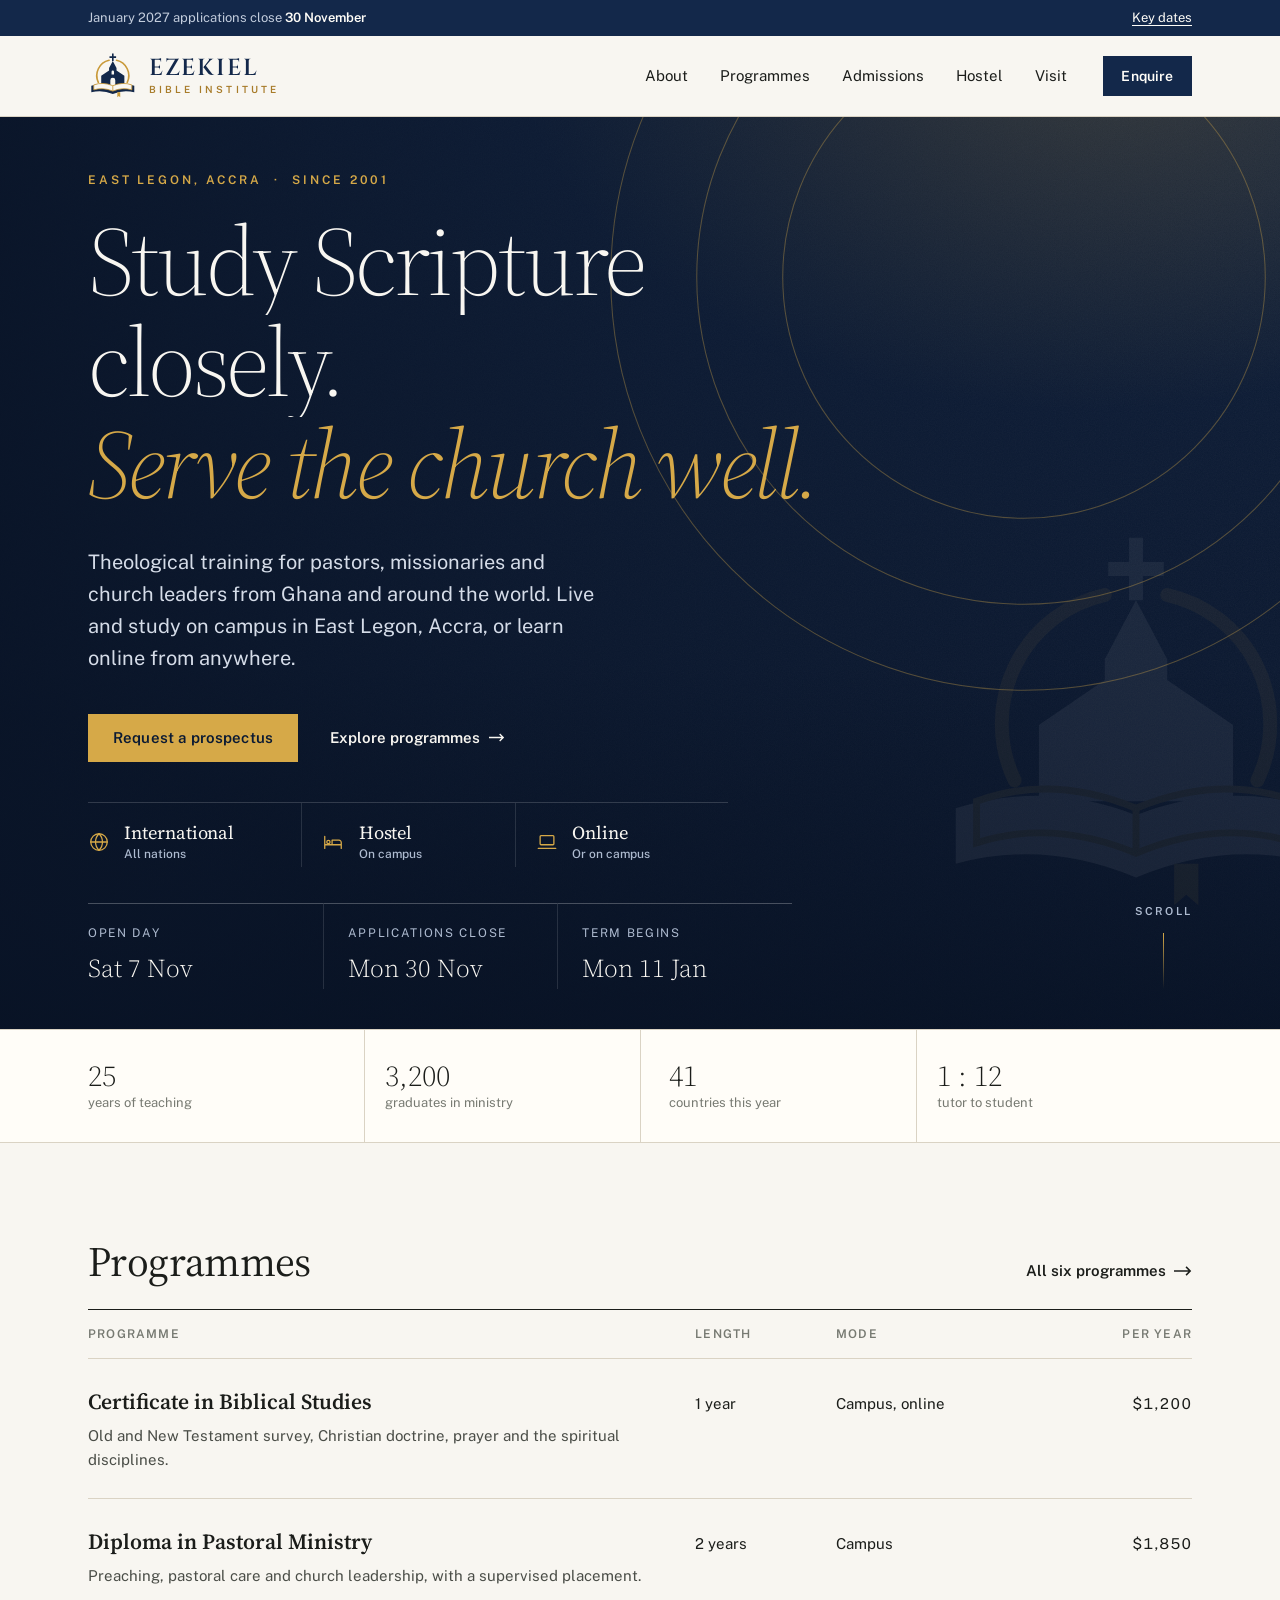
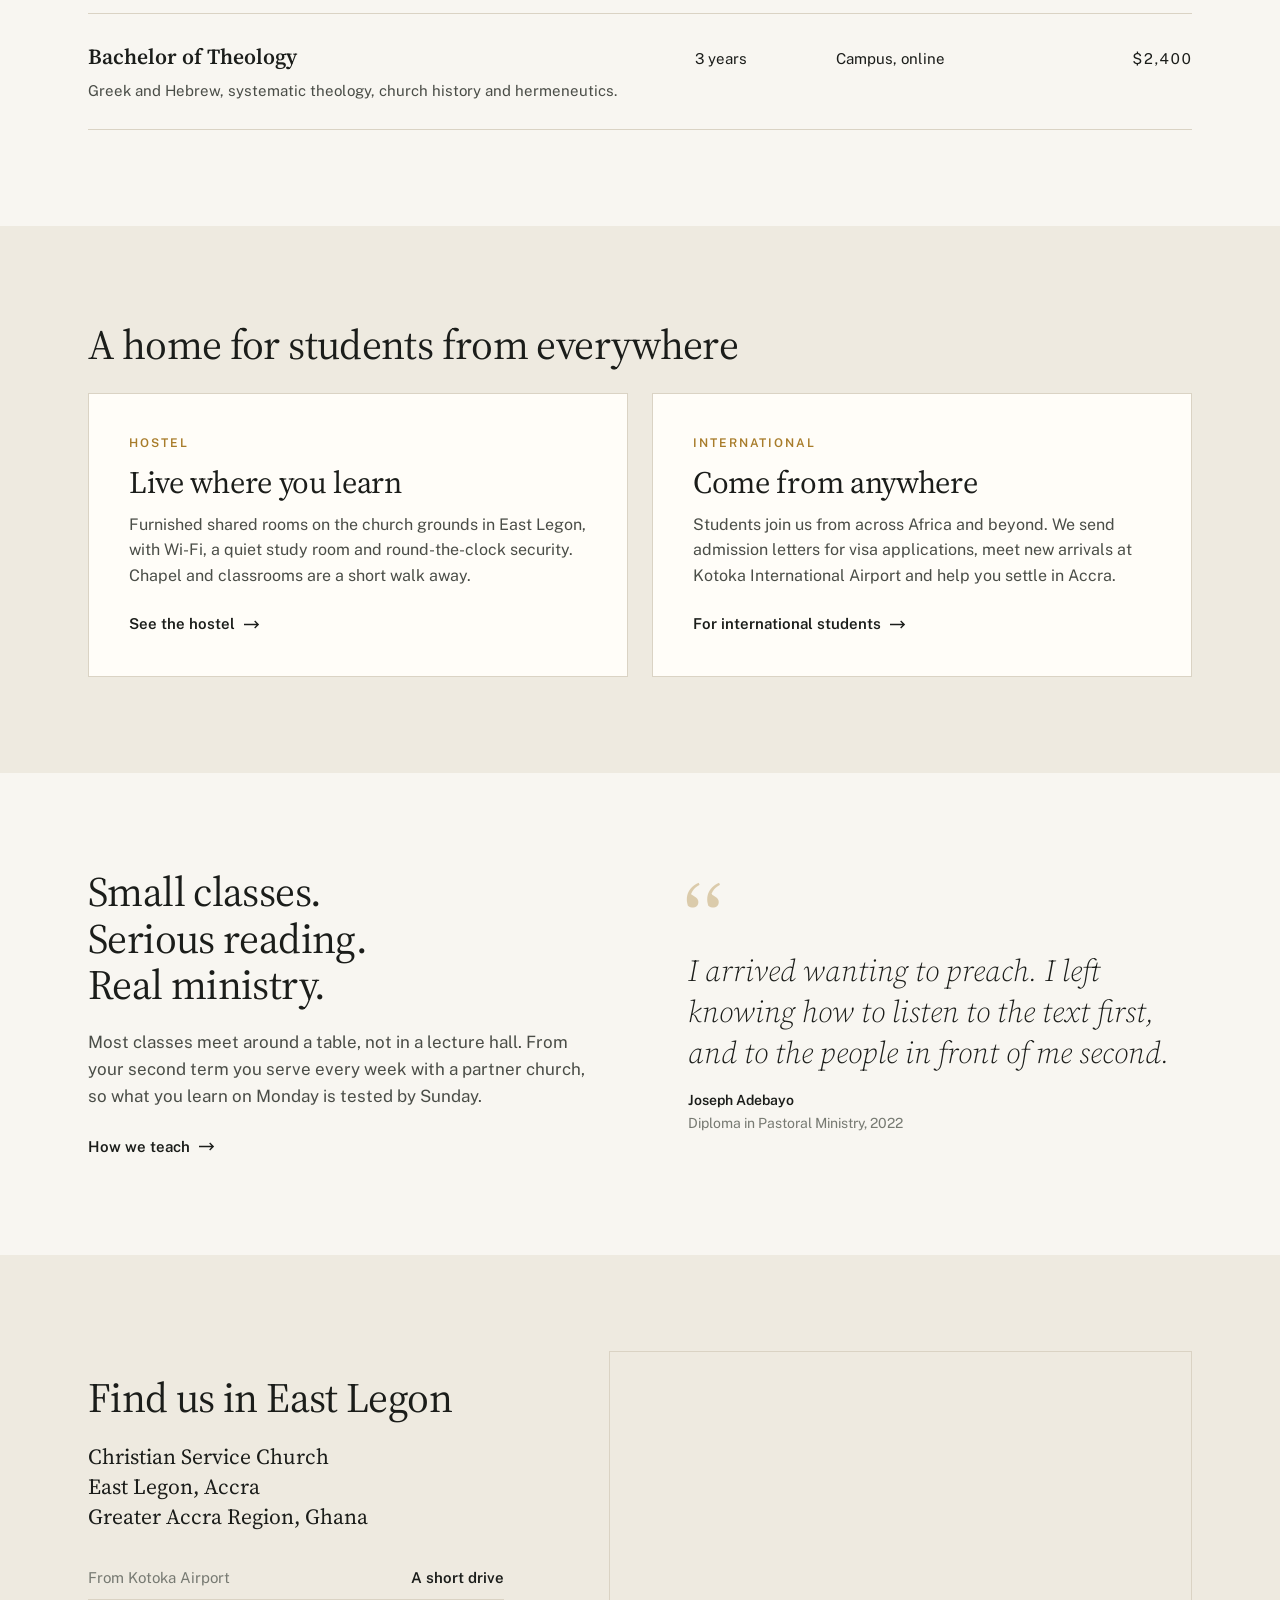
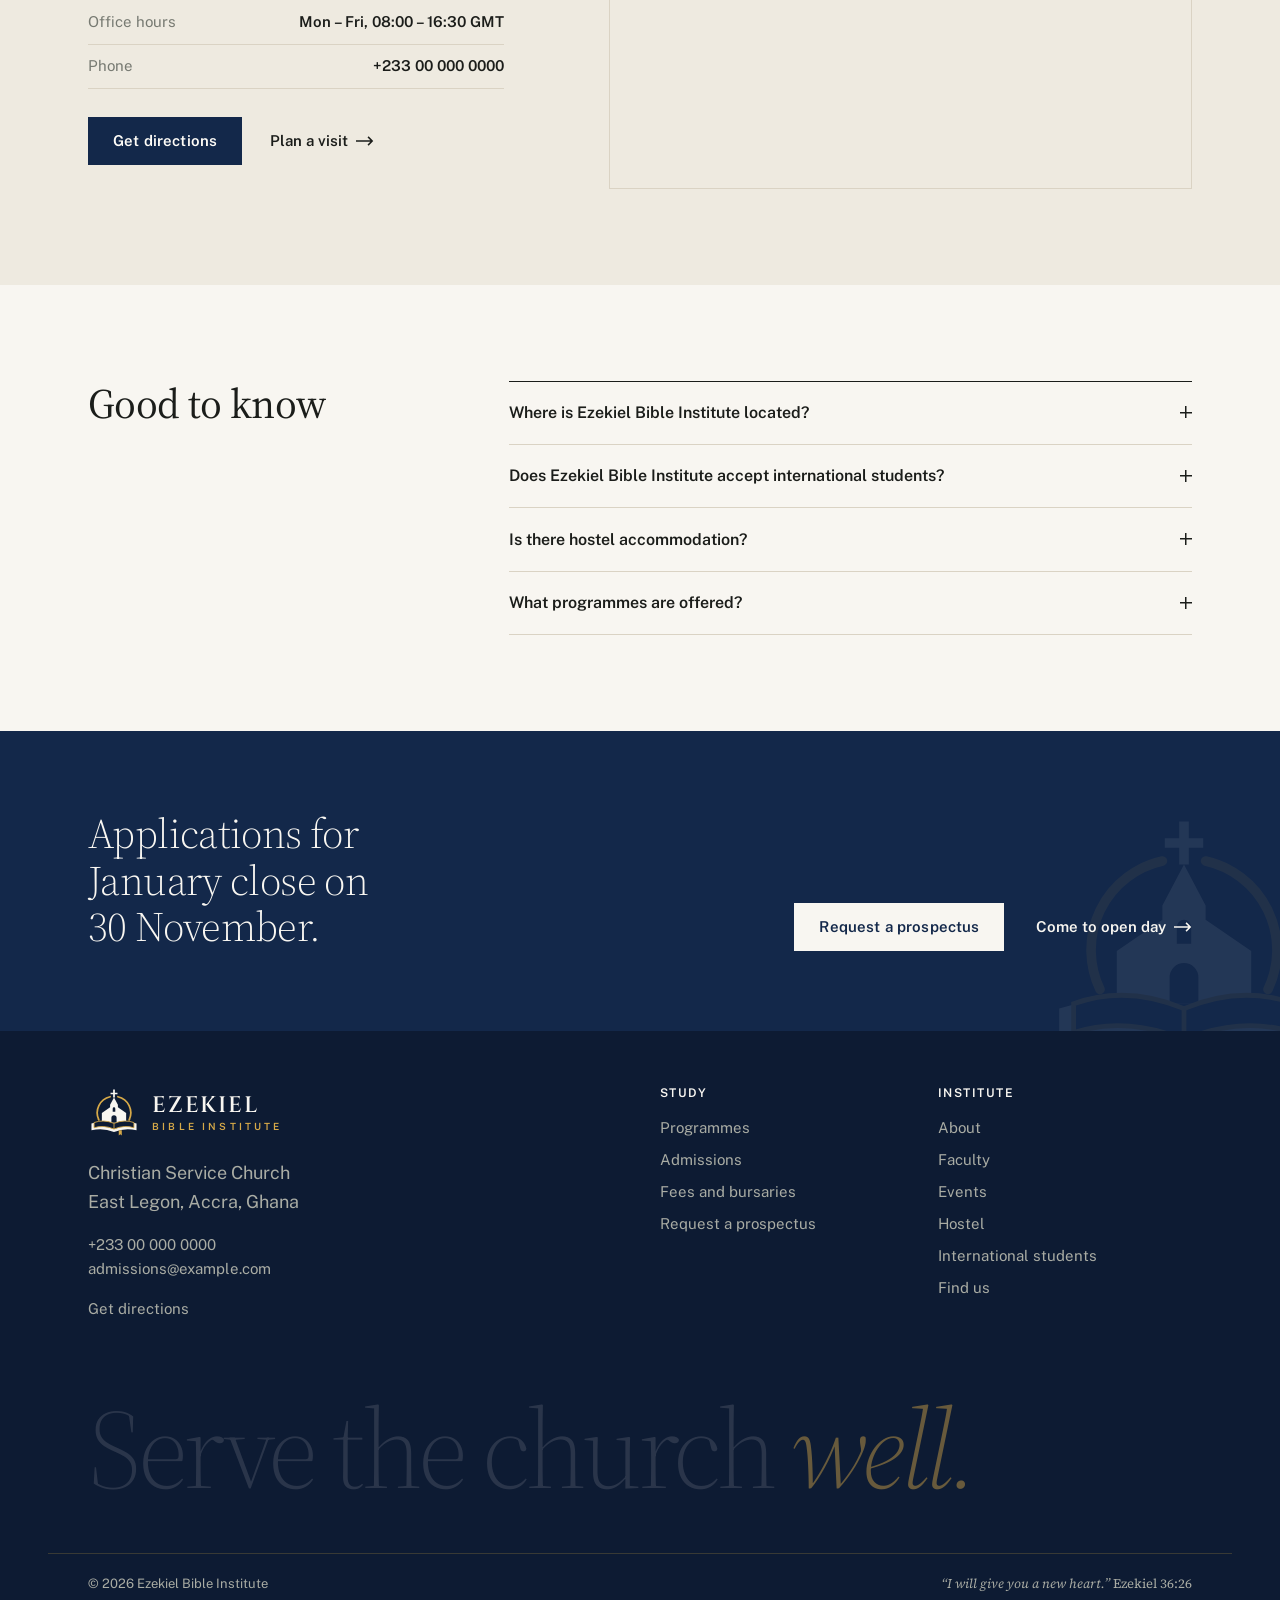
==== index.html @ 1d4eda6b "Carry the hero styling through the inner pages Navy page heads with the ring motif, a soft header sh" ====
<!doctype html>
<html lang="en-GH">
<head>
  <meta charset="utf-8">
  <meta name="viewport" content="width=device-width, initial-scale=1, viewport-fit=cover">
  <title>Ezekiel Bible Institute | Bible School in East Legon, Accra, Ghana</title>
  <meta name="description" content="Ezekiel Bible Institute is a Bible school in East Legon, Accra, Ghana. Certificate, diploma and degree programmes in theology and ministry, on campus with hostel accommodation or online. International students welcome.">
  <meta name="robots" content="index, follow, max-image-preview:large, max-snippet:-1">
  <link rel="canonical" href="https://ezekiel-bible-school.vercel.app/">
  <meta name="geo.region" content="GH-AA">
  <meta name="geo.placename" content="East Legon, Accra">
  <meta name="theme-color" content="#fbf9f4">
  <meta property="og:title" content="Ezekiel Bible Institute | Bible School in East Legon, Accra, Ghana">
  <meta property="og:description" content="Ezekiel Bible Institute is a Bible school in East Legon, Accra, Ghana. Certificate, diploma and degree programmes in theology and ministry, on campus with hostel accommodation or online. International students welcome.">
  <meta property="og:type" content="website">
  <meta property="og:locale" content="en_GH">
  <meta property="og:site_name" content="Ezekiel Bible Institute">
  <meta property="og:url" content="https://ezekiel-bible-school.vercel.app/">
  <meta property="og:image" content="https://ezekiel-bible-school.vercel.app/og-image.jpg">
  <meta property="og:image:width" content="1200">
  <meta property="og:image:height" content="630">
  <meta property="og:image:alt" content="Ezekiel Bible Institute: Study Scripture closely. Serve the church well.">
  <meta name="twitter:card" content="summary_large_image">
  <meta name="twitter:image" content="https://ezekiel-bible-school.vercel.app/og-image.jpg">
  <link rel="icon" href="/favicon.ico" sizes="48x48">
  <link rel="icon" href="/favicon.svg" type="image/svg+xml">
  <link rel="apple-touch-icon" href="/apple-touch-icon.png">
  <link rel="manifest" href="/site.webmanifest">
  <link rel="alternate" type="text/plain" href="/llms.txt" title="Plain-text summary for AI assistants">
  <link rel="preconnect" href="https://fonts.googleapis.com">
  <link rel="preconnect" href="https://fonts.gstatic.com" crossorigin>
  <link rel="stylesheet" href="https://fonts.googleapis.com/css2?family=Source+Serif+4:ital,opsz,wght@0,8..60,300;0,8..60,400;0,8..60,600;1,8..60,300;1,8..60,400&family=Cinzel:wght@500;600&family=Public+Sans:wght@400;500;600&display=swap">
  <link rel="stylesheet" href="/styles.css">
  <script src="/main.js" defer></script>
  <script type="application/ld+json">{"@context":"https://schema.org","@type":["CollegeOrUniversity","EducationalOrganization"],"@id":"https://ezekiel-bible-school.vercel.app/#org","name":"Ezekiel Bible Institute","alternateName":["EBI","Ezekiel Bible School"],"url":"https://ezekiel-bible-school.vercel.app/","logo":"https://ezekiel-bible-school.vercel.app/icon-512.png","image":"https://ezekiel-bible-school.vercel.app/og-image.jpg","description":"Ezekiel Bible Institute is an evangelical, interdenominational Bible school in East Legon, Accra, Ghana. It offers certificate, diploma and degree programmes in Bible, theology and ministry, on campus and online, with hostel accommodation. Ghanaian and international students are welcome.","slogan":"Study Scripture closely. Serve the church well.","foundingDate":"2001","address":{"@type":"PostalAddress","streetAddress":"Christian Service Church","addressLocality":"East Legon, Accra","addressRegion":"Greater Accra","addressCountry":"GH"},"hasMap":"https://www.google.com/maps/search/?api=1&query=Christian%20Service%20Church%2C%20East%20Legon%2C%20Accra%2C%20Ghana","telephone":"+233 00 000 0000","email":"admissions@example.com","knowsLanguage":"en","areaServed":[{"@type":"Country","name":"Ghana"},{"@type":"Place","name":"West Africa"},{"@type":"Place","name":"Worldwide (online)"}],"amenityFeature":[{"@type":"LocationFeatureSpecification","name":"Student hostel","value":true},{"@type":"LocationFeatureSpecification","name":"Library","value":true},{"@type":"LocationFeatureSpecification","name":"Wi-Fi","value":true}],"openingHoursSpecification":[{"@type":"OpeningHoursSpecification","dayOfWeek":["Monday","Tuesday","Wednesday","Thursday","Friday"],"opens":"08:00","closes":"16:30"}]}</script>
  <script type="application/ld+json">{"@context":"https://schema.org","@type":"WebSite","@id":"https://ezekiel-bible-school.vercel.app/#website","url":"https://ezekiel-bible-school.vercel.app/","name":"Ezekiel Bible Institute","inLanguage":"en-GH","publisher":{"@id":"https://ezekiel-bible-school.vercel.app/#org"}}</script>
  <script type="application/ld+json">{"@context":"https://schema.org","@type":"FAQPage","mainEntity":[{"@type":"Question","name":"Where is Ezekiel Bible Institute located?","acceptedAnswer":{"@type":"Answer","text":"Ezekiel Bible Institute meets at Christian Service Church in East Legon, Accra, in the Greater Accra Region of Ghana. Online students can study from anywhere in the world."}},{"@type":"Question","name":"Does Ezekiel Bible Institute accept international students?","acceptedAnswer":{"@type":"Answer","text":"Yes. Students from outside Ghana are welcome on every programme, on campus in Accra or online. We issue admission letters for visa applications and can arrange airport pickup from Kotoka International Airport."}},{"@type":"Question","name":"Is there hostel accommodation?","acceptedAnswer":{"@type":"Answer","text":"Yes. The institute runs a student hostel on site in East Legon, with furnished shared rooms, Wi-Fi, study space and security. Rooms are open to Ghanaian and international students."}},{"@type":"Question","name":"What programmes are offered?","acceptedAnswer":{"@type":"Answer","text":"Certificates in Biblical Studies and Biblical Counselling, diplomas in Pastoral Ministry and Missions, a three-year Bachelor of Theology and a twelve-week Evening School of Discipleship."}}]}</script>
  <script type="application/ld+json">{"@context":"https://schema.org","@type":"Event","name":"Open day, Ezekiel Bible Institute","description":"Sit in on a class, have lunch with students and meet the faculty.","startDate":"2026-11-07T10:00:00+00:00","endDate":"2026-11-07T15:00:00+00:00","eventStatus":"https://schema.org/EventScheduled","organizer":{"@id":"https://ezekiel-bible-school.vercel.app/#org"},"isAccessibleForFree":true,"eventAttendanceMode":"https://schema.org/OfflineEventAttendanceMode","location":{"@type":"Place","name":"Christian Service Church, East Legon, Accra, Ghana","address":{"@type":"PostalAddress","streetAddress":"Christian Service Church","addressLocality":"East Legon, Accra","addressRegion":"Greater Accra","addressCountry":"GH"}}}</script>
  <script type="application/ld+json">{"@context":"https://schema.org","@type":"Event","name":"Online information evening, Ezekiel Bible Institute","description":"For anyone considering online study, in Ghana or abroad. On Zoom.","startDate":"2026-11-21T18:00:00+00:00","endDate":"2026-11-21T19:00:00+00:00","eventStatus":"https://schema.org/EventScheduled","organizer":{"@id":"https://ezekiel-bible-school.vercel.app/#org"},"isAccessibleForFree":true,"eventAttendanceMode":"https://schema.org/OnlineEventAttendanceMode","location":{"@type":"VirtualLocation","url":"https://ezekiel-bible-school.vercel.app/enquire"}}</script>
  <script type="application/ld+json">{"@context":"https://schema.org","@type":"Event","name":"Graduation service, Ezekiel Bible Institute","description":"The class of 2026 is commissioned. Families and churches welcome.","startDate":"2026-12-05T15:00:00+00:00","endDate":"2026-12-05T17:00:00+00:00","eventStatus":"https://schema.org/EventScheduled","organizer":{"@id":"https://ezekiel-bible-school.vercel.app/#org"},"isAccessibleForFree":true,"eventAttendanceMode":"https://schema.org/OfflineEventAttendanceMode","location":{"@type":"Place","name":"Christian Service Church, East Legon, Accra, Ghana","address":{"@type":"PostalAddress","streetAddress":"Christian Service Church","addressLocality":"East Legon, Accra","addressRegion":"Greater Accra","addressCountry":"GH"}}}</script>
</head>
<body>
  <svg width="0" height="0" style="position:absolute" aria-hidden="true">
    <symbol id="mark" viewBox="0 0 120 120">
      <path d="M25 76A38 38 0 0 1 51 22.5M95 76A38 38 0 0 0 69 22.5" fill="none" stroke="var(--mark-gold)" stroke-width="4" stroke-linecap="round"/>
      <path d="M58 6h4v7h6v4h-6v7h-4v-7h-6v-4h6Z" fill="var(--mark-fg)"/>
      <path d="M60 24 69 41v6l19 13v22H32V60l19-13v-6Z" fill="var(--mark-fg)"/>
      <path d="M57 50a3 3 0 0 1 6 0v7h-6ZM54 82V71a6 6 0 0 1 12 0v11Z" fill="var(--mark-bg)"/>
      <path d="M8 84q26-8 52 2 26-10 52-2v16q-26-7-52 4-26-11-52-4Z" fill="var(--mark-fg)"/>
      <path d="M14 82q22-8 46 2 24-10 46-2v12q-22-7-46 3-24-10-46-3Z" fill="var(--mark-bg)" stroke="var(--mark-gold)" stroke-width="2"/>
      <path d="M60 84v13" stroke="var(--mark-gold)" stroke-width="2"/>
      <path d="M71 100h7v12l-3.5-3-3.5 3Z" fill="var(--mark-gold)"/>
    </symbol>
  </svg>

  <a class="skip" href="#main">Skip to content</a>

  <div class="notice">
    <div class="wrap notice__inner">
      <p><span class="notice__long">January 2027 applications close</span><span class="notice__short">Applications close</span> <strong>30 November</strong></p>
      <a href="/admissions">Key dates</a>
    </div>
  </div>

  <header class="header">
    <div class="wrap header__inner">
      <a class="logo" href="/" aria-label="Ezekiel Bible Institute, home">
        <svg class="logo__mark" aria-hidden="true"><use href="#mark"/></svg>
        <span class="logo__word">Ezekiel<span>Bible Institute</span></span>
      </a>

      <nav class="nav" aria-label="Primary">
        <a href="/about">About</a>
        <a href="/programmes">Programmes</a>
        <a href="/admissions">Admissions</a>
        <a href="/hostel">Hostel</a>
        <a href="/visit">Visit</a>
        <a class="button button--sm" href="/enquire">Enquire</a>
      </nav>

      <button class="burger" type="button" aria-expanded="false" aria-controls="menu">
        <span class="burger__label">Menu</span>
        <span class="burger__icon" aria-hidden="true"><span></span><span></span></span>
      </button>
    </div>
  </header>

  <div class="menu" id="menu">
    <div class="menu__body wrap">
      <nav aria-label="Site">
        <ul class="menu__links">
          <li style="--i: 0"><a href="/" aria-current="page">Home</a></li>
          <li style="--i: 1"><a href="/about">About</a></li>
          <li style="--i: 2"><a href="/programmes">Programmes</a></li>
          <li style="--i: 3"><a href="/admissions">Admissions</a></li>
          <li style="--i: 4"><a href="/hostel">Hostel</a></li>
          <li style="--i: 5"><a href="/visit">Visit</a></li>
          <li style="--i: 6"><a href="/enquire">Enquire</a></li>
        </ul>
      </nav>
      <div class="menu__foot">
        <p class="menu__intake">January 2027 intake<br><span>Applications close 30 November</span></p>
        <p class="menu__contact">
          <a href="tel:+233000000000">+233 00 000 0000</a>
          <a href="mailto:admissions@example.com">admissions@example.com</a>
        </p>
      </div>
    </div>
  </div>

  <main id="main">
    <section class="hero" aria-labelledby="hero-title">
      <div class="hero__media" aria-hidden="true">

        <svg class="hero__mark"><use href="#mark"/></svg>
        <svg class="hero__rings" viewBox="0 0 600 600"><circle cx="300" cy="300" r="298"/><circle cx="300" cy="300" r="236"/><circle cx="300" cy="300" r="174"/></svg>
      </div>

      <div class="wrap hero__body">
        <p class="hero__kicker">East Legon, Accra <span aria-hidden="true">·</span> Since 2001</p>
        <h1 id="hero-title" class="hero__title">
          <span class="line"><span>Study Scripture</span></span>
          <span class="line"><span>closely.</span></span>
          <span class="line"><span><em>Serve the church well.</em></span></span>
        </h1>
        <p class="hero__lede">Theological training for pastors, missionaries and church leaders from Ghana and around the world. Live and study on campus in East Legon, Accra, or learn online from anywhere.</p>
        <div class="hero__actions">
          <a class="button button--gold" href="/enquire">Request a prospectus</a>
          <a class="link-arrow link-arrow--light" href="/programmes">Explore programmes</a>
        </div>
        <ul class="hero__tags">
          <li>
            <a href="/admissions#international">
              <svg viewBox="0 0 24 24" aria-hidden="true"><circle cx="12" cy="12" r="9"/><path d="M3 12h18M12 3c2.6 2.5 3.8 5.5 3.8 9s-1.2 6.5-3.8 9c-2.6-2.5-3.8-5.5-3.8-9S9.4 5.5 12 3Z"/></svg>
              <span><strong>International</strong> All nations</span>
            </a>
          </li>
          <li>
            <a href="/hostel">
              <svg viewBox="0 0 24 24" aria-hidden="true"><path d="M3 19V6M3 15h18v4M21 15v-2.5A2.5 2.5 0 0 0 18.5 10H11v5"/><circle cx="7" cy="12" r="1.8"/></svg>
              <span><strong>Hostel</strong> On campus</span>
            </a>
          </li>
          <li>
            <a href="/programmes">
              <svg viewBox="0 0 24 24" aria-hidden="true"><rect x="4.5" y="5" width="15" height="10" rx="1"/><path d="M2.5 19h19"/></svg>
              <span><strong>Online</strong> Or on campus</span>
            </a>
          </li>
        </ul>
      </div>

      <div class="wrap hero__foot">
        <dl class="hero__dates">
          <div><dt>Open day</dt><dd>Sat 7 Nov</dd></div>
          <div><dt>Applications close</dt><dd>Mon 30 Nov</dd></div>
          <div><dt>Term begins</dt><dd>Mon 11 Jan</dd></div>
        </dl>
        <a class="hero__scroll" href="#after-hero"><span>Scroll</span></a>
      </div>
    </section>

    <section class="facts" id="after-hero" aria-label="At a glance">
      <ul class="wrap facts__list">
        <li><strong>25</strong> years of teaching</li>
        <li><strong>3,200</strong> graduates in ministry</li>
        <li><strong>41</strong> countries this year</li>
        <li><strong>1 : 12</strong> tutor to student</li>
      </ul>
    </section>

    <section class="section">
      <div class="wrap">
        <div class="section-head">
          <h2>Programmes</h2>
          <a class="link-arrow" href="/programmes">All six programmes</a>
        </div>
        <table class="programmes">
          <thead>
            <tr>
              <th scope="col">Programme</th>
              <th scope="col">Length</th>
              <th scope="col">Mode</th>
              <th scope="col">Per year</th>
            </tr>
          </thead>
          <tbody>
            <tr data-modes="campus online">
              <th scope="row"><a href="/enquire?programme=Certificate+in+Biblical+Studies">Certificate in Biblical Studies</a><span>Old and New Testament survey, Christian doctrine, prayer and the spiritual disciplines.</span></th>
              <td>1 year</td>
              <td>Campus, online</td>
              <td>$1,200</td>
            </tr>
            <tr data-modes="campus">
              <th scope="row"><a href="/enquire?programme=Diploma+in+Pastoral+Ministry">Diploma in Pastoral Ministry</a><span>Preaching, pastoral care and church leadership, with a supervised placement.</span></th>
              <td>2 years</td>
              <td>Campus</td>
              <td>$1,850</td>
            </tr>
            <tr data-modes="campus online">
              <th scope="row"><a href="/enquire?programme=Bachelor+of+Theology">Bachelor of Theology</a><span>Greek and Hebrew, systematic theology, church history and hermeneutics.</span></th>
              <td>3 years</td>
              <td>Campus, online</td>
              <td>$2,400</td>
            </tr>
          </tbody>
        </table>
      </div>
    </section>

    <section class="section section--tint">
      <div class="wrap">
        <div class="section-head">
          <h2>A home for students from everywhere</h2>
        </div>
        <div class="tiles">
          <a class="tile" href="/hostel">
            <span class="tile__label">Hostel</span>
            <h3>Live where you learn</h3>
            <p>Furnished shared rooms on the church grounds in East Legon, with Wi-Fi, a quiet study room and round-the-clock security. Chapel and classrooms are a short walk away.</p>
            <span class="link-arrow">See the hostel</span>
          </a>
          <a class="tile" href="/admissions#international">
            <span class="tile__label">International</span>
            <h3>Come from anywhere</h3>
            <p>Students join us from across Africa and beyond. We send admission letters for visa applications, meet new arrivals at Kotoka International Airport and help you settle in Accra.</p>
            <span class="link-arrow">For international students</span>
          </a>
        </div>
      </div>
    </section>

    <section class="section">
      <div class="wrap feature">
        <div class="feature__text">
          <h2>Small classes. Serious reading. Real ministry.</h2>
          <p>Most classes meet around a table, not in a lecture hall. From your second term you serve every week with a partner church, so what you learn on Monday is tested by Sunday.</p>
          <a class="link-arrow" href="/about">How we teach</a>
        </div>
        <blockquote class="feature__quote">
          <p>I arrived wanting to preach. I left knowing how to listen to the text first, and to the people in front of me second.</p>
          <footer>Joseph Adebayo <span>Diploma in Pastoral Ministry, 2022</span></footer>
        </blockquote>
      </div>
    </section>

    <section class="section section--tint location" id="location" aria-labelledby="location-title">
      <div class="wrap location__grid">
        <div>
          <h2 id="location-title">Find us in East Legon</h2>
          <address class="location__address">
            Christian Service Church<br>
            East Legon, Accra<br>
            Greater Accra Region, Ghana
          </address>
          <dl class="location__facts">
            <div><dt>From Kotoka Airport</dt><dd>A short drive</dd></div>
            <div><dt>Office hours</dt><dd>Mon – Fri, 08:00 – 16:30 GMT</dd></div>
            <div><dt>Phone</dt><dd><a href="tel:+233000000000">+233 00 000 0000</a></dd></div>
          </dl>
          <div class="location__actions">
            <a class="button" href="https://www.google.com/maps/search/?api=1&query=Christian%20Service%20Church%2C%20East%20Legon%2C%20Accra%2C%20Ghana" rel="noopener">Get directions</a>
            <a class="link-arrow" href="/visit">Plan a visit</a>
          </div>
        </div>
        <div class="map">
          <iframe src="https://maps.google.com/maps?q=Christian%20Service%20Church%2C%20East%20Legon%2C%20Accra%2C%20Ghana&z=15&output=embed" title="Map showing Christian Service Church, East Legon, Accra" loading="lazy" referrerpolicy="no-referrer-when-downgrade" allowfullscreen></iframe>
        </div>
      </div>
    </section>

    <section class="section">
      <div class="wrap prose-split">
        <h2>Good to know</h2>
        <div class="faq">
          <details>
            <summary>Where is Ezekiel Bible Institute located?</summary>
            <p>Ezekiel Bible Institute meets at Christian Service Church in East Legon, Accra, in the Greater Accra Region of Ghana. Online students can study from anywhere in the world.</p>
          </details>
          <details>
            <summary>Does Ezekiel Bible Institute accept international students?</summary>
            <p>Yes. Students from outside Ghana are welcome on every programme, on campus in Accra or online. We issue admission letters for visa applications and can arrange airport pickup from Kotoka International Airport.</p>
          </details>
          <details>
            <summary>Is there hostel accommodation?</summary>
            <p>Yes. The institute runs a student hostel on site in East Legon, with furnished shared rooms, Wi-Fi, study space and security. Rooms are open to Ghanaian and international students.</p>
          </details>
          <details>
            <summary>What programmes are offered?</summary>
            <p>Certificates in Biblical Studies and Biblical Counselling, diplomas in Pastoral Ministry and Missions, a three-year Bachelor of Theology and a twelve-week Evening School of Discipleship.</p>
          </details>
        </div>
      </div>
    </section>

    <section class="cta">
      <svg class="cta__mark" aria-hidden="true"><use href="#mark"/></svg>
      <svg class="rings" viewBox="0 0 600 600" aria-hidden="true"><circle cx="300" cy="300" r="298"/><circle cx="300" cy="300" r="236"/><circle cx="300" cy="300" r="174"/></svg>
      <div class="wrap cta__inner">
        <h2>Applications for January close on 30 November.</h2>
        <div class="cta__actions">
          <a class="button button--light" href="/enquire">Request a prospectus</a>
          <a class="link-arrow link-arrow--light" href="/visit">Come to open day</a>
        </div>
      </div>
    </section>

  </main>

  <footer class="footer">
    <div class="wrap footer__grid">
      <div class="footer__about">
        <a class="footer__logo" href="/">
          <svg class="logo__mark" aria-hidden="true"><use href="#mark"/></svg>
          <span class="logo__word">Ezekiel<span>Bible Institute</span></span>
        </a>
        <address>Christian Service Church<br>East Legon, Accra, Ghana</address>
        <p><a href="tel:+233000000000">+233 00 000 0000</a><br><a href="mailto:admissions@example.com">admissions@example.com</a></p>
        <p><a href="https://www.google.com/maps/search/?api=1&query=Christian%20Service%20Church%2C%20East%20Legon%2C%20Accra%2C%20Ghana" rel="noopener">Get directions</a></p>
      </div>
      <nav class="footer__nav" aria-label="Footer">
        <div>
          <h2>Study</h2>
          <ul>
            <li><a href="/programmes">Programmes</a></li>
            <li><a href="/admissions">Admissions</a></li>
            <li><a href="/admissions#fees">Fees and bursaries</a></li>
            <li><a href="/enquire">Request a prospectus</a></li>
          </ul>
        </div>
        <div>
          <h2>Institute</h2>
          <ul>
            <li><a href="/about">About</a></li>
            <li><a href="/about#faculty">Faculty</a></li>
            <li><a href="/visit">Events</a></li>
            <li><a href="/hostel">Hostel</a></li>
            <li><a href="/admissions#international">International students</a></li>
            <li><a href="/visit#find-us">Find us</a></li>
          </ul>
        </div>
      </nav>
    </div>
    <p class="wrap footer__statement" aria-hidden="true">Serve the church <em>well.</em></p>
    <div class="wrap footer__base">
      <p>&copy; <span data-year>2026</span> Ezekiel Bible Institute</p>
      <p class="footer__verse">“I will give you a new heart.” <span>Ezekiel 36:26</span></p>
    </div>
  </footer>
</body>
</html>
---- styles.css ----
:root {
  --paper: #f8f6f1;
  --paper-2: #eeeae0;
  --white: #fffdf8;
  --ink: #1b1d1a;
  --ink-2: #4a4d47;
  --ink-3: #777a72;
  --rule: #dad3c4;
  --navy: #13284a;
  --navy-2: #1f3a66;
  --navy-ink: #c3cddd;
  --gold: #a87c2a;
  --gold-bright: #d6a948;
  --error: #a3312b;

  --serif: "Source Serif 4", Georgia, serif;
  --sans: "Public Sans", -apple-system, BlinkMacSystemFont, "Segoe UI", sans-serif;

  --wrap: 74rem;
  --pad: 1.25rem;
  --header-h: 4.25rem;
  --ease: cubic-bezier(0.65, 0, 0.35, 1);
  --ease-out: cubic-bezier(0.22, 1, 0.36, 1);
}

@media (min-width: 48em) {
  :root { --pad: 2.5rem; --header-h: 5rem; }
}

*, *::before, *::after { box-sizing: border-box; }

html {
  -webkit-text-size-adjust: 100%;
  scroll-behavior: smooth;
  scroll-padding-top: calc(var(--header-h) + 1rem);
}

body {
  margin: 0;
  background: var(--paper);
  color: var(--ink);
  font: 400 1rem/1.6 var(--sans);
  text-rendering: optimizeLegibility;
  -webkit-font-smoothing: antialiased;
}

h1, h2, h3 {
  margin: 0;
  font-family: var(--serif);
  font-weight: 400;
  line-height: 1.12;
  letter-spacing: -0.015em;
  text-wrap: balance;
}
h2 { font-size: clamp(1.75rem, 1.35rem + 1.8vw, 2.6rem); }
h3, .h3 { font-size: 1.25rem; font-weight: 600; letter-spacing: 0; }
p { margin: 0 0 1rem; }
a { color: inherit; text-underline-offset: 0.2em; text-decoration-thickness: 1px; }
ul, ol { margin: 0; padding: 0; list-style: none; }
dl, dd { margin: 0; }
address { font-style: normal; }
button, input, select, textarea { font: inherit; color: inherit; }

:focus-visible { outline: 2px solid var(--gold); outline-offset: 3px; }

.wrap {
  width: 100%;
  max-width: var(--wrap);
  margin-inline: auto;
  padding-inline: var(--pad);
}

.muted { color: var(--ink-3); }

.skip {
  position: absolute;
  top: -100px;
  left: 1rem;
  z-index: 100;
  padding: 0.6rem 1rem;
  background: var(--ink);
  color: var(--white);
}
.skip:focus { top: 1rem; }

/* Buttons and links */
.button {
  display: inline-flex;
  align-items: center;
  justify-content: center;
  min-height: 3rem;
  padding: 0 1.5rem;
  border: 1px solid var(--navy);
  border-radius: 0;
  background: var(--navy);
  color: var(--white);
  font-size: 0.9375rem;
  font-weight: 600;
  letter-spacing: 0.01em;
  text-decoration: none;
  cursor: pointer;
  transition: background-color 0.2s, color 0.2s, border-color 0.2s;
}
.button:hover { background: var(--navy-2); border-color: var(--navy-2); }
.button--sm { min-height: 2.5rem; padding: 0 1.1rem; font-size: 0.875rem; }
.button--light { background: var(--paper); border-color: var(--paper); color: var(--navy); }
.button--light:hover { background: transparent; border-color: var(--paper); color: var(--paper); }

.link-arrow {
  display: inline-flex;
  align-items: center;
  gap: 0.5rem;
  font-size: 0.9375rem;
  font-weight: 600;
  text-decoration: none;
}
.link-arrow::after {
  content: "";
  width: 1.1rem;
  height: 0.6rem;
  background: currentColor;
  -webkit-mask: url("data:image/svg+xml,%3Csvg xmlns='http://www.w3.org/2000/svg' viewBox='0 0 18 10'%3E%3Cpath d='M0 5h16M12 1l4 4-4 4' fill='none' stroke='black' stroke-width='1.5'/%3E%3C/svg%3E") center / contain no-repeat;
          mask: url("data:image/svg+xml,%3Csvg xmlns='http://www.w3.org/2000/svg' viewBox='0 0 18 10'%3E%3Cpath d='M0 5h16M12 1l4 4-4 4' fill='none' stroke='black' stroke-width='1.5'/%3E%3C/svg%3E") center / contain no-repeat;
  transition: transform 0.25s var(--ease-out);
}
.link-arrow:hover::after { transform: translateX(4px); }
.link-arrow--light { color: var(--paper); }

/* Notice */
.notice {
  background: var(--navy);
  color: var(--navy-ink);
  font-size: 0.8125rem;
}
.notice__inner {
  display: flex;
  justify-content: space-between;
  align-items: center;
  gap: 1rem;
  min-height: 2.25rem;
}
.notice p { margin: 0; }
.notice strong { color: var(--white); font-weight: 600; }
.notice a { color: var(--white); white-space: nowrap; }
.notice__long { display: none; }
@media (min-width: 30em) {
  .notice__long { display: inline; }
  .notice__short { display: none; }
}

/* Header */
.header {
  position: sticky;
  top: 0;
  z-index: 30;
  background: color-mix(in srgb, var(--paper) 92%, transparent);
  -webkit-backdrop-filter: blur(12px);
          backdrop-filter: blur(12px);
  border-bottom: 1px solid var(--rule);
  transition: background-color 0.4s var(--ease), border-color 0.4s var(--ease);
}
.header__inner {
  display: flex;
  align-items: center;
  justify-content: space-between;
  height: var(--header-h);
}

.logo {
  --mark-fg: var(--navy);
  --mark-bg: var(--paper);
  --mark-gold: #c99a3a;
  display: flex;
  align-items: center;
  gap: 0.7rem;
  color: var(--navy);
  text-decoration: none;
}
.logo__mark { width: 2.75rem; height: 2.75rem; flex: none; }
.logo__word {
  display: flex;
  flex-direction: column;
  font-family: "Cinzel", var(--serif);
  font-size: 1.3rem;
  font-weight: 600;
  line-height: 1;
  letter-spacing: 0.08em;
  text-transform: uppercase;
  transition: color 0.4s var(--ease);
}
.logo__word span {
  margin-top: 0.3rem;
  font-family: var(--sans);
  font-size: 0.56rem;
  letter-spacing: 0.32em;
  color: var(--gold);
  transition: color 0.4s var(--ease);
}
@media (min-width: 48em) {
  .logo__mark { width: 3.1rem; height: 3.1rem; }
  .logo__word { font-size: 1.45rem; }
  .logo__word span { font-size: 0.62rem; }
}

.nav { display: none; }

@media (min-width: 64em) {
  .nav { display: flex; align-items: center; gap: 2rem; }
  .nav a:not(.button) {
    position: relative;
    padding: 0.4rem 0;
    font-size: 0.9375rem;
    text-decoration: none;
  }
  .nav a:not(.button)::after {
    content: "";
    position: absolute;
    inset: auto 0 0 0;
    height: 1px;
    background: currentColor;
    transform: scaleX(0);
    transform-origin: right;
    transition: transform 0.35s var(--ease-out);
  }
  .nav a:not(.button):hover::after,
  .nav a[aria-current="page"]::after { transform: scaleX(1); transform-origin: left; }
  .nav .button { margin-left: 0.25rem; }
}

/* Burger */
.burger {
  display: inline-flex;
  align-items: center;
  gap: 0.75rem;
  height: 2.75rem;
  margin-right: -0.5rem;
  padding: 0 0.5rem;
  border: 0;
  background: none;
  cursor: pointer;
  transition: color 0.4s var(--ease);
}
.burger__label {
  font-size: 0.75rem;
  font-weight: 600;
  letter-spacing: 0.14em;
  text-transform: uppercase;
}
.burger__icon {
  position: relative;
  width: 1.75rem;
  height: 0.75rem;
}
.burger__icon span {
  position: absolute;
  left: 0;
  width: 100%;
  height: 1.5px;
  background: currentColor;
  transition: transform 0.45s var(--ease), top 0.45s var(--ease), width 0.45s var(--ease);
}
.burger__icon span:first-child { top: 0; }
.burger__icon span:last-child { top: calc(100% - 1.5px); width: 65%; }
.burger:hover .burger__icon span:last-child { width: 100%; }

@media (min-width: 64em) {
  .burger { display: none; }
}

/* Menu overlay */
.menu {
  position: fixed;
  inset: 0;
  z-index: 20;
  display: flex;
  padding-top: var(--menu-top, var(--header-h));
  background: var(--navy);
  color: var(--paper);
  visibility: hidden;
  clip-path: inset(0 0 100% 0);
  transition: clip-path 0.6s var(--ease), visibility 0s linear 0.6s;
}
.menu__body {
  display: flex;
  flex-direction: column;
  justify-content: space-between;
  gap: 2.5rem;
  padding-block: 2rem calc(2rem + env(safe-area-inset-bottom));
  overflow-y: auto;
}
.menu__links li { overflow: hidden; }
.menu__links a {
  display: flex;
  align-items: baseline;
  justify-content: space-between;
  padding: 0.35rem 0;
  font-family: var(--serif);
  font-size: clamp(2.25rem, 9vw, 3.5rem);
  font-weight: 300;
  line-height: 1.15;
  letter-spacing: -0.02em;
  text-decoration: none;
  transform: translateY(105%);
  transition: transform 0.5s var(--ease), color 0.2s;
}
.menu__links a::after {
  content: "";
  width: 1.5rem;
  height: 0.8rem;
  background: currentColor;
  opacity: 0;
  -webkit-mask: url("data:image/svg+xml,%3Csvg xmlns='http://www.w3.org/2000/svg' viewBox='0 0 18 10'%3E%3Cpath d='M0 5h16M12 1l4 4-4 4' fill='none' stroke='black' stroke-width='1.2'/%3E%3C/svg%3E") center / contain no-repeat;
          mask: url("data:image/svg+xml,%3Csvg xmlns='http://www.w3.org/2000/svg' viewBox='0 0 18 10'%3E%3Cpath d='M0 5h16M12 1l4 4-4 4' fill='none' stroke='black' stroke-width='1.2'/%3E%3C/svg%3E") center / contain no-repeat;
  transform: translateX(-0.5rem);
  transition: opacity 0.25s, transform 0.25s var(--ease-out);
}
.menu__links a:hover::after,
.menu__links a:focus-visible::after { opacity: 1; transform: none; }
.menu__links a[aria-current="page"] { font-style: italic; color: var(--gold-bright); }

.menu__foot {
  display: grid;
  gap: 1.25rem;
  padding-top: 1.5rem;
  border-top: 1px solid rgb(255 255 255 / 0.15);
  font-size: 0.9375rem;
  color: var(--navy-ink);
  opacity: 0;
  transform: translateY(0.75rem);
  transition: opacity 0.4s, transform 0.4s var(--ease-out);
}
.menu__foot p { margin: 0; }
.menu__intake span { color: var(--paper); font-weight: 600; }
.menu__contact { display: grid; gap: 0.25rem; }
.menu__contact a { text-decoration: none; }
.menu__contact a:hover { color: var(--paper); text-decoration: underline; }

.menu-open { overflow: hidden; }
.menu-open .menu {
  visibility: visible;
  clip-path: inset(0 0 0 0);
  transition: clip-path 0.6s var(--ease), visibility 0s;
}
.menu-open .menu__links a {
  transform: none;
  transition-delay: calc(0.18s + var(--i) * 0.05s);
}
.menu-open .menu__foot {
  opacity: 1;
  transform: none;
  transition-delay: 0.45s;
}
.menu-open .header { background: var(--navy); border-color: rgb(255 255 255 / 0.12); }
.menu-open .logo { --mark-fg: var(--paper); --mark-bg: var(--navy); --mark-gold: var(--gold-bright); color: var(--paper); }
.menu-open .logo__word span { color: var(--gold-bright); }
.menu-open .burger { color: var(--paper); }
.menu-open .notice { visibility: hidden; }
.menu-open .burger__icon span:first-child { top: calc(50% - 0.75px); transform: rotate(45deg); }
.menu-open .burger__icon span:last-child { top: calc(50% - 0.75px); width: 100%; transform: rotate(-45deg); }

@media (min-width: 64em) {
  .menu { display: none; }
}

/* Hero */
.hero {
  --mark-fg: var(--paper);
  --mark-bg: transparent;
  --mark-gold: var(--gold-bright);
  position: relative;
  isolation: isolate;
  display: flex;
  flex-direction: column;
  justify-content: space-between;
  min-height: calc(100svh - var(--header-h) - 2.25rem);
  overflow: hidden;
  background: #0b1a33;
  color: var(--paper);
}

.hero__media { position: absolute; inset: 0; z-index: -1; }
.hero__media::before {
  /* base light: gold glow top right, deep navy elsewhere */
  content: "";
  position: absolute;
  inset: 0;
  background:
    radial-gradient(60rem 40rem at 85% -10%, rgb(214 169 72 / 0.28), transparent 60%),
    radial-gradient(50rem 40rem at -10% 110%, rgb(31 58 102 / 0.9), transparent 65%),
    linear-gradient(160deg, #13284a 0%, #0b1a33 70%);
}
.hero__media::after {
  /* legibility scrim over photos, plus film grain */
  content: "";
  position: absolute;
  inset: 0;
  z-index: 2;
  background:
    linear-gradient(90deg, rgb(8 18 36 / 0.85) 0%, rgb(8 18 36 / 0.45) 55%, rgb(8 18 36 / 0.2) 100%),
    linear-gradient(0deg, rgb(8 18 36 / 0.8) 0%, transparent 40%),
    url("data:image/svg+xml,%3Csvg xmlns='http://www.w3.org/2000/svg' width='160' height='160'%3E%3Cfilter id='n'%3E%3CfeTurbulence type='fractalNoise' baseFrequency='.85' numOctaves='3' stitchTiles='stitch'/%3E%3CfeColorMatrix values='0 0 0 0 1 0 0 0 0 1 0 0 0 0 1 0 0 0 .05 0'/%3E%3C/filter%3E%3Crect width='100%25' height='100%25' filter='url(%23n)'/%3E%3C/svg%3E");
}

.hero__slide {
  position: absolute;
  inset: 0;
  z-index: 1;
  background-position: center;
  background-size: cover;
  opacity: 0;
  transform: scale(1.12);
  transition: opacity 1.6s var(--ease), transform 9s linear;
}
.hero__slide.is-active { opacity: 1; transform: scale(1); }

.hero__mark {
  display: none;
  position: absolute;
  z-index: 3;
  right: -9rem;
  bottom: 6rem;
  width: 20rem;
  height: 20rem;
  opacity: 0.06;
}
.hero__rings {
  position: absolute;
  z-index: 3;
  top: -14rem;
  right: -16rem;
  width: 34rem;
  height: 34rem;
  fill: none;
  stroke: var(--gold-bright);
  stroke-width: 0.75;
  opacity: 0.35;
  animation: spin 120s linear infinite;
}
@keyframes spin { to { transform: rotate(360deg); } }

.hero__body { position: relative; padding-block: 4rem 3rem; }
.hero__kicker {
  margin-bottom: 1.5rem;
  font-size: 0.75rem;
  font-weight: 600;
  letter-spacing: 0.24em;
  text-transform: uppercase;
  color: var(--gold-bright);
}
.hero__kicker span { margin-inline: 0.4rem; }
.hero__title {
  font-size: clamp(3rem, 1.6rem + 5.6vw, 6.25rem);
  font-weight: 300;
  line-height: 0.98;
  letter-spacing: -0.035em;
  color: var(--paper);
}
.hero__title .line { display: block; overflow: hidden; padding-bottom: 0.06em; }
.hero__title .line > span {
  display: inline-block;
  transform: translateY(105%);
  animation: rise 1.1s var(--ease-out) forwards;
}
.hero__title .line:nth-child(2) > span { animation-delay: 0.1s; }
.hero__title .line:nth-child(3) > span { animation-delay: 0.2s; }
.hero__title em { font-style: italic; color: var(--gold-bright); }
@keyframes rise { to { transform: none; } }

.hero__lede,
.hero__actions,
.hero__foot { opacity: 0; animation: fade 1s var(--ease-out) 0.55s forwards; }
@keyframes fade { from { opacity: 0; transform: translateY(0.75rem); } to { opacity: 1; transform: none; } }

.hero__lede {
  max-width: 32rem;
  margin: 1.75rem 0 0;
  font-size: clamp(1.0625rem, 1rem + 0.35vw, 1.25rem);
  color: #d5dce8;
}
.hero__actions {
  display: flex;
  flex-wrap: wrap;
  align-items: center;
  gap: 1.25rem 2rem;
  margin-top: 2.5rem;
}

.button--gold { background: var(--gold-bright); border-color: var(--gold-bright); color: #0b1a33; }
.button--gold:hover { background: #e4bd67; border-color: #e4bd67; }

.hero__foot {
  position: relative;
  display: flex;
  align-items: flex-end;
  justify-content: space-between;
  gap: 2rem;
  padding-bottom: 2rem;
}
.hero__dates {
  display: grid;
  flex: 1;
  max-width: 44rem;
  border-top: 1px solid rgb(255 255 255 / 0.2);
}
.hero__dates div {
  display: flex;
  justify-content: space-between;
  gap: 1rem;
  padding: 0.7rem 0;
  border-bottom: 1px solid rgb(255 255 255 / 0.12);
  font-size: 0.9375rem;
}
.hero__dates dt { color: #aebbd0; }
.hero__dates dd { font-weight: 600; color: var(--paper); font-variant-numeric: tabular-nums; }

.hero__scroll {
  display: none;
  flex-direction: column;
  align-items: center;
  gap: 0.75rem;
  font-size: 0.6875rem;
  font-weight: 600;
  letter-spacing: 0.2em;
  text-transform: uppercase;
  text-decoration: none;
  color: #aebbd0;
}
.hero__scroll::after {
  content: "";
  width: 1px;
  height: 3.5rem;
  background: linear-gradient(var(--gold-bright), transparent);
  animation: drip 2.2s var(--ease) infinite;
  transform-origin: top;
}
@keyframes drip {
  0% { transform: scaleY(0); opacity: 1; }
  60% { transform: scaleY(1); opacity: 1; }
  100% { transform: scaleY(1); opacity: 0; }
}

@media (min-width: 48em) {
  .hero__body { padding-block: clamp(2.5rem, 6vh, 6rem) 2.25rem; }
  .hero__rings { top: -16rem; right: -10rem; width: 52rem; height: 52rem; }
  .hero__mark { display: block; right: -4rem; bottom: 6rem; width: 26rem; height: 26rem; }
  .hero__dates { grid-template-columns: repeat(3, 1fr); border-top: 0; }
  .hero__dates div {
    flex-direction: column;
    gap: 0.25rem;
    padding: 1.25rem 1.5rem 0 0;
    border-bottom: 0;
    border-top: 1px solid rgb(255 255 255 / 0.25);
  }
  .hero__dates div + div { padding-left: 1.5rem; border-left: 1px solid rgb(255 255 255 / 0.12); }
  .hero__dates dt { font-size: 0.75rem; letter-spacing: 0.14em; text-transform: uppercase; }
  .hero__dates dd { font-family: var(--serif); font-size: 1.6rem; font-weight: 300; }
  .hero__scroll { display: flex; }
  .hero__foot { padding-bottom: 2.5rem; }
}

@media (prefers-reduced-motion: reduce) {
  .hero__title .line > span { transform: none; animation: none; }
  .hero__lede, .hero__actions, .hero__foot { opacity: 1; animation: none; }
  .hero__rings, .hero__scroll::after { animation: none; }
  .hero__slide { transition: opacity 0.01ms; transform: none; }
}

/* Intake panel */
.intake {
  padding: 1.5rem;
  background: var(--white);
  border: 1px solid var(--rule);
  border-top: 2px solid var(--gold);
}
.intake h2 {
  margin-bottom: 0.75rem;
  font-family: var(--sans);
  font-size: 0.75rem;
  font-weight: 600;
  letter-spacing: 0.12em;
  text-transform: uppercase;
  color: var(--ink-3);
}
.intake dl div {
  display: flex;
  justify-content: space-between;
  gap: 1rem;
  padding: 0.65rem 0;
  border-bottom: 1px solid var(--rule);
  font-size: 0.9375rem;
}
.intake dl div:last-child { border-bottom: 0; }
.intake dt { color: var(--ink-2); }
.intake dd { font-weight: 600; white-space: nowrap; font-variant-numeric: tabular-nums; }
.intake > p { margin: 1rem 0 0; font-size: 0.875rem; color: var(--ink-3); }

/* Facts */
.facts { display: none; background: var(--white); border-block: 1px solid var(--rule); }
.facts__list { display: grid; grid-template-columns: 1fr 1fr; }
.facts__list li {
  padding: 1.25rem 0;
  font-size: 0.8125rem;
  color: var(--ink-3);
}
.facts__list li:nth-child(-n + 2) { border-bottom: 1px solid var(--rule); }
.facts__list li:nth-child(even) { padding-left: 1.25rem; border-left: 1px solid var(--rule); }
.facts__list strong {
  display: block;
  font-family: var(--serif);
  font-size: 1.85rem;
  font-weight: 300;
  line-height: 1.2;
  color: var(--ink);
}
@media (min-width: 48em) {
  .facts { display: block; }
  .facts__list { grid-template-columns: repeat(4, 1fr); }
  .facts__list li { padding: 1.75rem 1.75rem; border: 0 !important; }
  .facts__list li + li { border-left: 1px solid var(--rule) !important; }
  .facts__list li:first-child { padding-left: 0; }
}

/* Page head (inner pages) */
.page-head {
  position: relative;
  isolation: isolate;
  overflow: hidden;
  padding-block: 3.5rem 3rem;
  background:
    radial-gradient(50rem 30rem at 90% -20%, rgb(214 169 72 / 0.22), transparent 60%),
    linear-gradient(160deg, #13284a 0%, #0b1a33 75%);
  color: var(--paper);
}
.page-head .wrap { position: relative; }
.page-head h1 {
  max-width: 16ch;
  font-size: clamp(2.6rem, 1.6rem + 4.4vw, 4.75rem);
  font-weight: 300;
  line-height: 1;
  letter-spacing: -0.035em;
  animation: fade 0.9s var(--ease-out) both;
}
.page-head__intro {
  max-width: 36rem;
  margin: 1.5rem 0 0;
  font-size: 1.125rem;
  color: #d5dce8;
  animation: fade 0.9s var(--ease-out) 0.15s both;
}
.page-head__intro a { color: var(--gold-bright); }
.crumb {
  margin-bottom: 1.75rem;
  font-size: 0.75rem;
  font-weight: 600;
  letter-spacing: 0.16em;
  text-transform: uppercase;
  color: var(--gold-bright);
}
.crumb a { color: #aebbd0; text-decoration: none; }
.crumb a:hover { color: var(--paper); }
.crumb span { margin-inline: 0.5rem; color: #6f7f99; }
.rings {
  position: absolute;
  z-index: -1;
  fill: none;
  stroke: var(--gold-bright);
  stroke-width: 0.75;
  opacity: 0.3;
  pointer-events: none;
  animation: spin 120s linear infinite;
}
.page-head .rings { top: -13rem; right: -15rem; width: 28rem; height: 28rem; }
@media (min-width: 48em) {
  .page-head { padding-block: 6rem 4.5rem; }
  .page-head .rings { top: -18rem; right: -8rem; width: 44rem; height: 44rem; }
}

/* Sections */
.section { padding-block: 3.5rem; }
.section--flush { padding-top: 2.5rem; }
.section--tint { background: var(--paper-2); }
@media (min-width: 48em) {
  .section { padding-block: 6rem; }
  .section--flush { padding-top: 3.5rem; }
}

.section-head {
  display: flex;
  flex-wrap: wrap;
  align-items: baseline;
  justify-content: space-between;
  gap: 0.75rem 2rem;
  margin-bottom: 1.5rem;
}
.section-head p { margin: 0; color: var(--ink-2); }

.columns { display: grid; gap: 3rem; }
.columns h2 { margin-bottom: 1rem; font-size: clamp(1.5rem, 1.3rem + 0.9vw, 2rem); }
.columns p { max-width: 34rem; color: var(--ink-2); }
.columns .muted { color: var(--ink-3); }
@media (min-width: 56em) {
  .columns { grid-template-columns: 1fr 1fr; gap: 5rem; }
}

.prose-split { display: grid; gap: 1.5rem; }
.prose { max-width: 38rem; font-size: 1.0625rem; color: var(--ink-2); }
@media (min-width: 56em) {
  .prose-split { grid-template-columns: 1fr 2fr; gap: 5rem; }
}

.list { margin-bottom: 1.25rem; }
.list li {
  position: relative;
  padding: 0.6rem 0 0.6rem 1.5rem;
  border-bottom: 1px solid var(--rule);
}
.list li::before {
  content: "";
  position: absolute;
  left: 0;
  top: 1.2rem;
  width: 0.5rem;
  height: 1px;
  background: var(--gold);
}

/* Programmes table */
.programmes { width: 100%; border-collapse: collapse; border-top: 1px solid var(--ink); }
.programmes thead { display: none; }
.programmes tr { display: flex; flex-wrap: wrap; padding: 1.4rem 0; border-bottom: 1px solid var(--rule); }
.programmes tr[hidden] { display: none; }
.programmes th[scope="row"] { display: block; flex-basis: 100%; margin-bottom: 0.75rem; text-align: left; font-weight: 400; }
.programmes th a {
  font-family: var(--serif);
  font-size: 1.35rem;
  font-weight: 600;
  text-decoration: none;
  background: linear-gradient(currentColor, currentColor) 0 100% / 0 1px no-repeat;
  transition: background-size 0.35s var(--ease-out);
}
.programmes th a:hover { background-size: 100% 1px; }
.programmes th span { display: block; max-width: 36rem; margin-top: 0.3rem; color: var(--ink-2); font-size: 0.9375rem; }
.programmes td { display: block; font-size: 0.875rem; color: var(--ink-3); }
.programmes td + td::before { content: "\00a0\00b7\00a0"; }

@media (min-width: 56em) {
  .programmes thead { display: table-header-group; }
  .programmes tr, .programmes tr[hidden] { padding: 0; }
  .programmes tr { display: table-row; }
  .programmes tr[hidden] { display: none; }
  .programmes thead th {
    padding: 0.9rem 1.5rem 0.9rem 0;
    font-size: 0.75rem;
    font-weight: 600;
    letter-spacing: 0.1em;
    text-transform: uppercase;
    text-align: left;
    color: var(--ink-3);
    border-bottom: 1px solid var(--rule);
  }
  .programmes th[scope="row"],
  .programmes td {
    display: table-cell;
    margin: 0;
    padding: 1.6rem 1.5rem 1.6rem 0;
    vertical-align: baseline;
    border-bottom: 1px solid var(--rule);
  }
  .programmes th[scope="row"] { width: 55%; }
  .programmes td { font-size: 0.9375rem; color: var(--ink); white-space: nowrap; }
  .programmes td + td::before { content: none; }
  .programmes td:last-child { padding-right: 0; text-align: right; font-variant-numeric: tabular-nums; }
  .programmes thead th:last-child { padding-right: 0; text-align: right; }
}

.filter { display: flex; flex-wrap: wrap; gap: 0.5rem; margin-bottom: 1.75rem; }
.filter button {
  min-height: 2.5rem;
  padding: 0 1.1rem;
  border: 1px solid var(--rule);
  border-radius: 999px;
  background: transparent;
  font-size: 0.875rem;
  cursor: pointer;
  transition: background-color 0.2s, border-color 0.2s, color 0.2s;
}
.filter button:hover { border-color: var(--ink-3); }
.filter button[aria-pressed="true"] { background: var(--ink); border-color: var(--ink); color: var(--paper); }

.note { margin: 1.25rem 0 0; font-size: 0.875rem; color: var(--ink-3); }

/* Feature split */
.feature { display: grid; gap: 3rem; }
.feature__text h2 { max-width: 16ch; margin-bottom: 1.25rem; }
.feature__text > p { max-width: 32rem; color: var(--ink-2); font-size: 1.0625rem; }
.feature__text .link-arrow { margin-top: 0.5rem; }
.feature .h3 { margin-bottom: 1.5rem; }
.feature__quote { margin: 0; align-self: center; }
.feature__quote p {
  font-family: var(--serif);
  font-size: clamp(1.4rem, 1.2rem + 1vw, 1.9rem);
  font-style: italic;
  font-weight: 300;
  line-height: 1.35;
}
.feature__quote p::before { content: "\201C"; }
.feature__quote p::after { content: "\201D"; }
.feature__quote footer { font-size: 0.875rem; font-weight: 600; }
.feature__quote footer span { display: block; font-weight: 400; color: var(--ink-3); }
@media (min-width: 56em) {
  .feature { grid-template-columns: 1fr 1fr; gap: 6rem; }
}

.pillars { display: grid; gap: 1.25rem; margin-top: 2rem; }
.pillars div { padding-top: 1rem; border-top: 1px solid var(--ink); }
.pillars dt { font-family: var(--serif); font-size: 1.2rem; font-weight: 600; }
.pillars dd { margin-top: 0.25rem; font-size: 0.9375rem; color: var(--ink-2); }

.timetable {
  margin: 0;
  align-self: start;
  padding: 1.75rem;
  background: var(--white);
  border: 1px solid var(--rule);
}
.timetable figcaption {
  margin-bottom: 0.75rem;
  font-family: var(--serif);
  font-size: 1.25rem;
  font-style: italic;
}
.timetable li {
  display: flex;
  gap: 1.25rem;
  padding: 0.6rem 0;
  border-top: 1px solid var(--rule);
  font-size: 0.9375rem;
}
.timetable time { width: 3rem; flex: none; color: var(--ink-3); font-variant-numeric: tabular-nums; }

/* Events */
.events { border-top: 1px solid var(--ink); }
.events li {
  display: grid;
  grid-template-columns: 4.5rem 1fr;
  gap: 0.5rem 1.25rem;
  padding: 1.5rem 0;
  border-bottom: 1px solid var(--rule);
}
.events time {
  font-family: var(--serif);
  font-size: 2rem;
  font-weight: 300;
  line-height: 1;
  font-variant-numeric: lining-nums;
}
.events time span {
  display: block;
  margin-bottom: 0.3rem;
  font-family: var(--sans);
  font-size: 0.75rem;
  font-weight: 600;
  letter-spacing: 0.12em;
  text-transform: uppercase;
  color: var(--gold);
}
.events h3 { margin-bottom: 0.25rem; }
.events p { margin: 0; max-width: 36rem; color: var(--ink-2); font-size: 0.9375rem; }
.events .link-arrow { grid-column: 2; margin-top: 0.5rem; }
@media (min-width: 48em) {
  .events li { grid-template-columns: 7rem 1fr auto; align-items: center; padding: 1.75rem 0; }
  .events .link-arrow { grid-column: auto; margin: 0; }
}

.hours div {
  display: flex;
  justify-content: space-between;
  max-width: 24rem;
  padding: 0.6rem 0;
  border-bottom: 1px solid var(--rule);
}
.hours dd { font-variant-numeric: tabular-nums; }
address { margin-bottom: 1rem; font-size: 1.125rem; }

/* Faculty */
.people { display: grid; border-top: 1px solid var(--ink); }
.people li { padding: 1.5rem 0; border-bottom: 1px solid var(--rule); }
.people__role { margin: 0.2rem 0 0.6rem; font-size: 0.875rem; color: var(--gold); font-weight: 600; }
.people li p:last-child { margin: 0; max-width: 30rem; color: var(--ink-2); font-size: 0.9375rem; }
@media (min-width: 48em) {
  .people { grid-template-columns: 1fr 1fr; column-gap: 4rem; }
}

/* Steps */
.steps { margin-bottom: 2rem; counter-reset: step; }
.steps li {
  position: relative;
  padding: 0 0 1.75rem 3.25rem;
  counter-increment: step;
}
.steps li::before {
  content: counter(step);
  position: absolute;
  top: -0.15rem;
  left: 0;
  display: grid;
  place-items: center;
  width: 2.1rem;
  height: 2.1rem;
  border: 1px solid var(--ink);
  border-radius: 50%;
  font-family: var(--serif);
}
.steps li:not(:last-child)::after {
  content: "";
  position: absolute;
  top: 2.25rem;
  bottom: 0.35rem;
  left: 1.05rem;
  width: 1px;
  background: var(--rule);
}
.steps h3 { margin-bottom: 0.2rem; font-size: 1.1rem; }
.steps p { margin: 0; color: var(--ink-2); font-size: 0.9375rem; }

/* FAQ */
.faq { border-top: 1px solid var(--ink); }
.faq details { border-bottom: 1px solid var(--rule); }
.faq summary {
  display: flex;
  justify-content: space-between;
  gap: 1.5rem;
  padding: 1.15rem 0;
  font-weight: 600;
  list-style: none;
  cursor: pointer;
}
.faq summary::-webkit-details-marker { display: none; }
.faq summary::after {
  content: "";
  flex: none;
  width: 0.75rem;
  height: 0.75rem;
  margin-top: 0.4rem;
  background:
    linear-gradient(currentColor, currentColor) center / 100% 1.5px no-repeat,
    linear-gradient(currentColor, currentColor) center / 1.5px 100% no-repeat;
  transition: transform 0.3s var(--ease);
}
.faq details[open] summary::after { transform: rotate(45deg); }
.faq details p { max-width: 36rem; padding-bottom: 0.5rem; color: var(--ink-2); }

/* CTA */
.cta {
  --mark-fg: var(--paper);
  --mark-bg: var(--navy);
  --mark-gold: var(--gold-bright);
  position: relative;
  overflow: hidden;
  background: var(--navy);
  color: var(--paper);
}
.cta__mark {
  position: absolute;
  right: -3rem;
  bottom: -4rem;
  width: 18rem;
  height: 18rem;
  opacity: 0.07;
  pointer-events: none;
}
.cta__inner { position: relative; }
.cta .rings { left: -14rem; bottom: -20rem; width: 34rem; height: 34rem; opacity: 0.22; }
.cta h2 { color: var(--paper); }
.cta__inner {
  display: grid;
  gap: 2rem;
  padding-block: 3.5rem;
}
.cta h2 { max-width: 20ch; font-weight: 300; }
.cta__actions { display: flex; flex-wrap: wrap; align-items: center; gap: 1.25rem 2rem; }
@media (min-width: 56em) {
  .cta__inner { grid-template-columns: 1fr auto; align-items: end; padding-block: 5rem; }
}

/* Enquiry form */
.enquire { display: grid; gap: 3rem; }
@media (min-width: 56em) {
  .enquire { grid-template-columns: 1.6fr 1fr; gap: 5rem; }
}
.form__pair { display: grid; gap: 0 1.25rem; }
@media (min-width: 40em) {
  .form__pair { grid-template-columns: 1fr 1fr; }
}
.field { margin: 0 0 1.25rem; padding: 0; border: 0; }
.field > label, .field legend {
  display: block;
  margin-bottom: 0.4rem;
  padding: 0;
  font-size: 0.875rem;
  font-weight: 600;
}
.field label span { margin-left: 0.25rem; font-weight: 400; color: var(--ink-3); }
.field input:not([type="radio"]), .field select, .field textarea {
  display: block;
  width: 100%;
  min-height: 3rem;
  padding: 0.65rem 0.85rem;
  border: 1px solid #c8c0ae;
  border-radius: 0;
  background: var(--white);
  font-size: 1rem;
  transition: border-color 0.2s;
}
.field select {
  -webkit-appearance: none;
          appearance: none;
  padding-right: 2.5rem;
  background: var(--white) url("data:image/svg+xml,%3Csvg xmlns='http://www.w3.org/2000/svg' viewBox='0 0 12 8'%3E%3Cpath d='M1 1l5 5 5-5' fill='none' stroke='%234a4d47' stroke-width='1.5'/%3E%3C/svg%3E") right 0.9rem center / 0.75rem no-repeat;
}
.field textarea { resize: vertical; }
.field input:focus, .field select:focus, .field textarea:focus { border-color: var(--ink); outline: 0; box-shadow: 0 0 0 1px var(--ink); }
.field [aria-invalid="true"] { border-color: var(--error); }
.field--choice label {
  display: inline-flex;
  align-items: center;
  gap: 0.5rem;
  min-height: 2.5rem;
  margin-right: 1.75rem;
  cursor: pointer;
}
.field--choice input { width: 1.1rem; height: 1.1rem; accent-color: var(--navy); }
.form .button { width: 100%; }
@media (min-width: 40em) {
  .form .button { width: auto; }
}
.form__status { margin: 1rem 0 0; }
.form__status:empty { display: none; }
.form__status.is-error { color: var(--error); }
.form__status.is-sent { color: var(--navy); font-weight: 600; }

.contact { align-self: start; padding-top: 1.5rem; border-top: 1px solid var(--ink); }
.contact h2 { margin-bottom: 1rem; font-size: 1.5rem; }
.contact p:first-of-type { font-size: 1.125rem; }

/* Footer */
.footer {
  padding-block: 3.5rem 1.5rem;
  background: #0d1b33;
  color: #a9aca4;
  font-size: 0.9375rem;
}
.footer a { text-decoration: none; }
.footer a:hover { color: var(--paper); text-decoration: underline; }
.footer__grid { display: grid; gap: 2.5rem; }
.footer__logo {
  --mark-fg: var(--paper);
  --mark-bg: #0d1b33;
  --mark-gold: var(--gold-bright);
  display: inline-flex;
  align-items: center;
  gap: 0.75rem;
  margin-bottom: 1.25rem;
  color: var(--paper);
}
.footer__logo:hover { text-decoration: none !important; }
.footer__logo .logo__mark { width: 3.25rem; height: 3.25rem; }
.footer__logo .logo__word { font-size: 1.4rem; }
.footer__logo .logo__word span { color: var(--gold-bright); }
.footer__nav { display: grid; grid-template-columns: 1fr 1fr; gap: 1.5rem; }
.footer__nav h2 {
  margin-bottom: 0.75rem;
  font-family: var(--sans);
  font-size: 0.75rem;
  font-weight: 600;
  letter-spacing: 0.12em;
  text-transform: uppercase;
  color: var(--paper);
}
.footer__nav li { padding: 0.25rem 0; }
.footer__base {
  display: flex;
  flex-wrap: wrap;
  justify-content: space-between;
  gap: 0.5rem 2rem;
  margin-top: 3rem;
  padding-top: 1.25rem;
  border-top: 1px solid #383a35;
  font-size: 0.8125rem;
}
.footer__base p { margin: 0; }
.footer__verse { font-family: var(--serif); font-style: italic; }
.footer__verse span { font-style: normal; }
@media (min-width: 48em) {
  .footer__grid { grid-template-columns: 1fr 1fr; }
}

@media (prefers-reduced-motion: reduce) {
  html { scroll-behavior: auto; }
  *, *::before, *::after {
    transition-duration: 0.01ms !important;
    transition-delay: 0s !important;
  }
}

/* Hero tags */
.hero__tags {
  display: grid;
  grid-template-columns: repeat(3, 1fr);
  max-width: 40rem;
  margin-top: 2.5rem;
  border-top: 1px solid rgb(255 255 255 / 0.16);
  opacity: 0;
  animation: fade 1s var(--ease-out) 0.7s forwards;
}
.hero__tags li + li { border-left: 1px solid rgb(255 255 255 / 0.12); }
.hero__tags a {
  position: relative;
  display: flex;
  flex-direction: column;
  gap: 0.6rem;
  height: 100%;
  padding: 1rem 0.75rem 0.25rem;
  font-size: 0.8125rem;
  font-weight: 500;
  line-height: 1.3;
  color: #dfe5ef;
  text-decoration: none;
}
.hero__tags li:first-child a { padding-left: 0; }
.hero__tags a::before {
  content: "";
  position: absolute;
  top: -1px;
  left: 0;
  right: 0;
  height: 1px;
  background: var(--gold-bright);
  transform: scaleX(0);
  transform-origin: left;
  transition: transform 0.4s var(--ease-out);
}
.hero__tags a:hover::before,
.hero__tags a:focus-visible::before { transform: scaleX(1); }
.hero__tags a:hover { color: var(--paper); }
.hero__tags span { display: flex; flex-direction: column; gap: 0.15rem; font-size: 0.75rem; color: #aebbd0; }
.hero__tags strong {
  font-family: var(--serif);
  font-size: 1.05rem;
  font-weight: 400;
  letter-spacing: -0.005em;
  color: var(--paper);
}
.hero__tags a:hover strong { color: var(--gold-bright); }
.hero__tags svg {
  width: 1.375rem;
  height: 1.375rem;
  fill: none;
  stroke: var(--gold-bright);
  stroke-width: 1.4;
  stroke-linecap: round;
  stroke-linejoin: round;
}
@media (min-width: 48em) {
  .hero__tags a {
    flex-direction: row;
    align-items: center;
    gap: 0.75rem;
    gap: 0.9rem;
    padding: 1.15rem 1.25rem 0.25rem;
  }
  .hero__tags strong { font-size: 1.15rem; }
  .hero__tags svg { flex: none; }
}
@media (prefers-reduced-motion: reduce) {
  .hero__tags { opacity: 1; animation: none; }
}

/* Tiles (hostel / international) */
.tiles { display: grid; gap: 1rem; }
.tile {
  position: relative;
  display: flex;
  flex-direction: column;
  gap: 0.75rem;
  padding: 2rem 1.5rem;
  overflow: hidden;
  background: var(--white);
  border: 1px solid var(--rule);
  text-decoration: none;
  transition: border-color 0.3s, transform 0.3s var(--ease-out);
}
.tile::after {
  content: "";
  position: absolute;
  inset: auto 0 0 0;
  height: 3px;
  background: var(--gold);
  transform: scaleX(0);
  transform-origin: left;
  transition: transform 0.45s var(--ease-out);
}
.tile:hover { border-color: var(--ink-3); transform: translateY(-2px); }
.tile:hover::after { transform: scaleX(1); }
.tile__label {
  font-size: 0.75rem;
  font-weight: 600;
  letter-spacing: 0.16em;
  text-transform: uppercase;
  color: var(--gold);
}
.tile h3 { font-size: clamp(1.5rem, 1.3rem + 0.8vw, 2rem); font-weight: 400; letter-spacing: -0.01em; }
.tile p { margin: 0; color: var(--ink-2); }
.tile .link-arrow { margin-top: auto; padding-top: 0.75rem; }
@media (min-width: 48em) {
  .tiles { grid-template-columns: 1fr 1fr; gap: 1.5rem; }
  .tile { padding: 2.5rem; }
}

/* Location */
.location__grid { display: grid; gap: 2.5rem; align-items: center; }
.location h2 { margin-bottom: 1.25rem; }
.location__address {
  margin-bottom: 1.5rem;
  font-family: var(--serif);
  font-size: 1.35rem;
  line-height: 1.4;
}
.location__facts { max-width: 26rem; margin-bottom: 1.75rem; }
.location__facts div,
.location .hours div {
  display: flex;
  justify-content: space-between;
  gap: 1rem;
  padding: 0.6rem 0;
  border-bottom: 1px solid var(--rule);
  font-size: 0.9375rem;
}
.location .hours { max-width: 26rem; margin-bottom: 1.25rem; }
.location__facts dt { color: var(--ink-3); }
.location__facts dd { font-weight: 600; text-align: right; }
.location__facts a { text-decoration: none; }
.location__actions { display: flex; flex-wrap: wrap; align-items: center; gap: 1rem 1.75rem; }
.map {
  position: relative;
  aspect-ratio: 4 / 3;
  overflow: hidden;
  background: var(--paper-2);
  border: 1px solid var(--rule);
}
.map iframe { position: absolute; inset: 0; width: 100%; height: 100%; border: 0; filter: grayscale(0.35) contrast(1.05); }
@media (min-width: 56em) {
  .location__grid { grid-template-columns: 1fr 1.3fr; gap: 4.5rem; }
}

/* Dark section */
.section--dark { background: var(--navy); color: var(--paper); }
.section--dark h2 { color: var(--paper); }
.section--dark p { color: #d5dce8; }
.section--dark .muted { color: #aebbd0; }
.list--light li { border-bottom-color: rgb(255 255 255 / 0.14); color: var(--paper); }
.list--light li::before { background: var(--gold-bright); }

/* Hostel amenities */
.amenities { display: grid; gap: 1px; background: var(--rule); border: 1px solid var(--rule); }
.amenities li { padding: 1.5rem; background: var(--white); }
.amenities h3 { margin-bottom: 0.35rem; font-size: 1.15rem; }
.amenities p { margin: 0; font-size: 0.9375rem; color: var(--ink-2); }
@media (min-width: 40em) { .amenities { grid-template-columns: repeat(2, 1fr); } }
@media (min-width: 64em) { .amenities { grid-template-columns: repeat(4, 1fr); } }

.footer address { margin-bottom: 1rem; }

/* Header shadow once the page scrolls */
.header { transition: background-color 0.4s var(--ease), border-color 0.4s var(--ease), box-shadow 0.3s; }
.is-scrolled .header { box-shadow: 0 10px 30px -18px rgb(11 26 51 / 0.45); }

/* Reveal on scroll */
.js .reveal {
  opacity: 0;
  transform: translateY(1.5rem);
  transition: opacity 0.9s var(--ease-out), transform 0.9s var(--ease-out);
}
.js .reveal.is-in { opacity: 1; transform: none; }
@media (prefers-reduced-motion: reduce) {
  .js .reveal { opacity: 1; transform: none; }
  .rings, .page-head h1, .page-head__intro { animation: none; }
}

/* Programme rows */
@media (min-width: 56em) {
  .programmes tbody tr { position: relative; transition: background-color 0.3s; }
  .programmes tbody tr:hover { background: linear-gradient(90deg, rgb(168 124 42 / 0.07), transparent 70%); }
  .programmes tbody th[scope="row"] { position: relative; transition: padding-left 0.35s var(--ease-out); }
  .programmes tbody th[scope="row"]::before {
    content: "";
    position: absolute;
    top: 1.6rem;
    bottom: 1.6rem;
    left: 0;
    width: 2px;
    background: var(--gold);
    transform: scaleY(0);
    transition: transform 0.35s var(--ease-out);
  }
  .programmes tbody tr:hover th[scope="row"] { padding-left: 1.25rem; }
  .programmes tbody tr:hover th[scope="row"]::before { transform: scaleY(1); }
}

/* Quote ornament */
.feature__quote { position: relative; padding-top: 3.5rem; }
.feature__quote::before {
  content: "\201C";
  position: absolute;
  top: -1.5rem;
  left: -0.4rem;
  font-family: var(--serif);
  font-size: 7rem;
  line-height: 1;
  color: var(--gold);
  opacity: 0.35;
}
.feature__quote p::before, .feature__quote p::after { content: none; }

/* Events */
.events li { transition: padding-left 0.35s var(--ease-out); }
.events li:hover { padding-left: 0.5rem; }
.events time { color: var(--navy); }

/* Hostel amenity icons */
.amenities__icon {
  display: block;
  width: 1.75rem;
  height: 1.75rem;
  margin-bottom: 1rem;
  fill: none;
  stroke: var(--gold);
  stroke-width: 1.4;
  stroke-linecap: round;
  stroke-linejoin: round;
}
.amenities li { transition: background-color 0.3s; }
.amenities li:hover { background: var(--paper); }

/* Footer statement */
.footer__statement {
  margin-top: 3.5rem;
  margin-bottom: 0;
  font-family: var(--serif);
  font-size: clamp(2.6rem, 1rem + 7.5vw, 7.5rem);
  font-weight: 300;
  line-height: 1;
  letter-spacing: -0.04em;
  color: rgb(251 249 244 / 0.12);
}
.footer__statement em { color: rgb(214 169 72 / 0.45); }
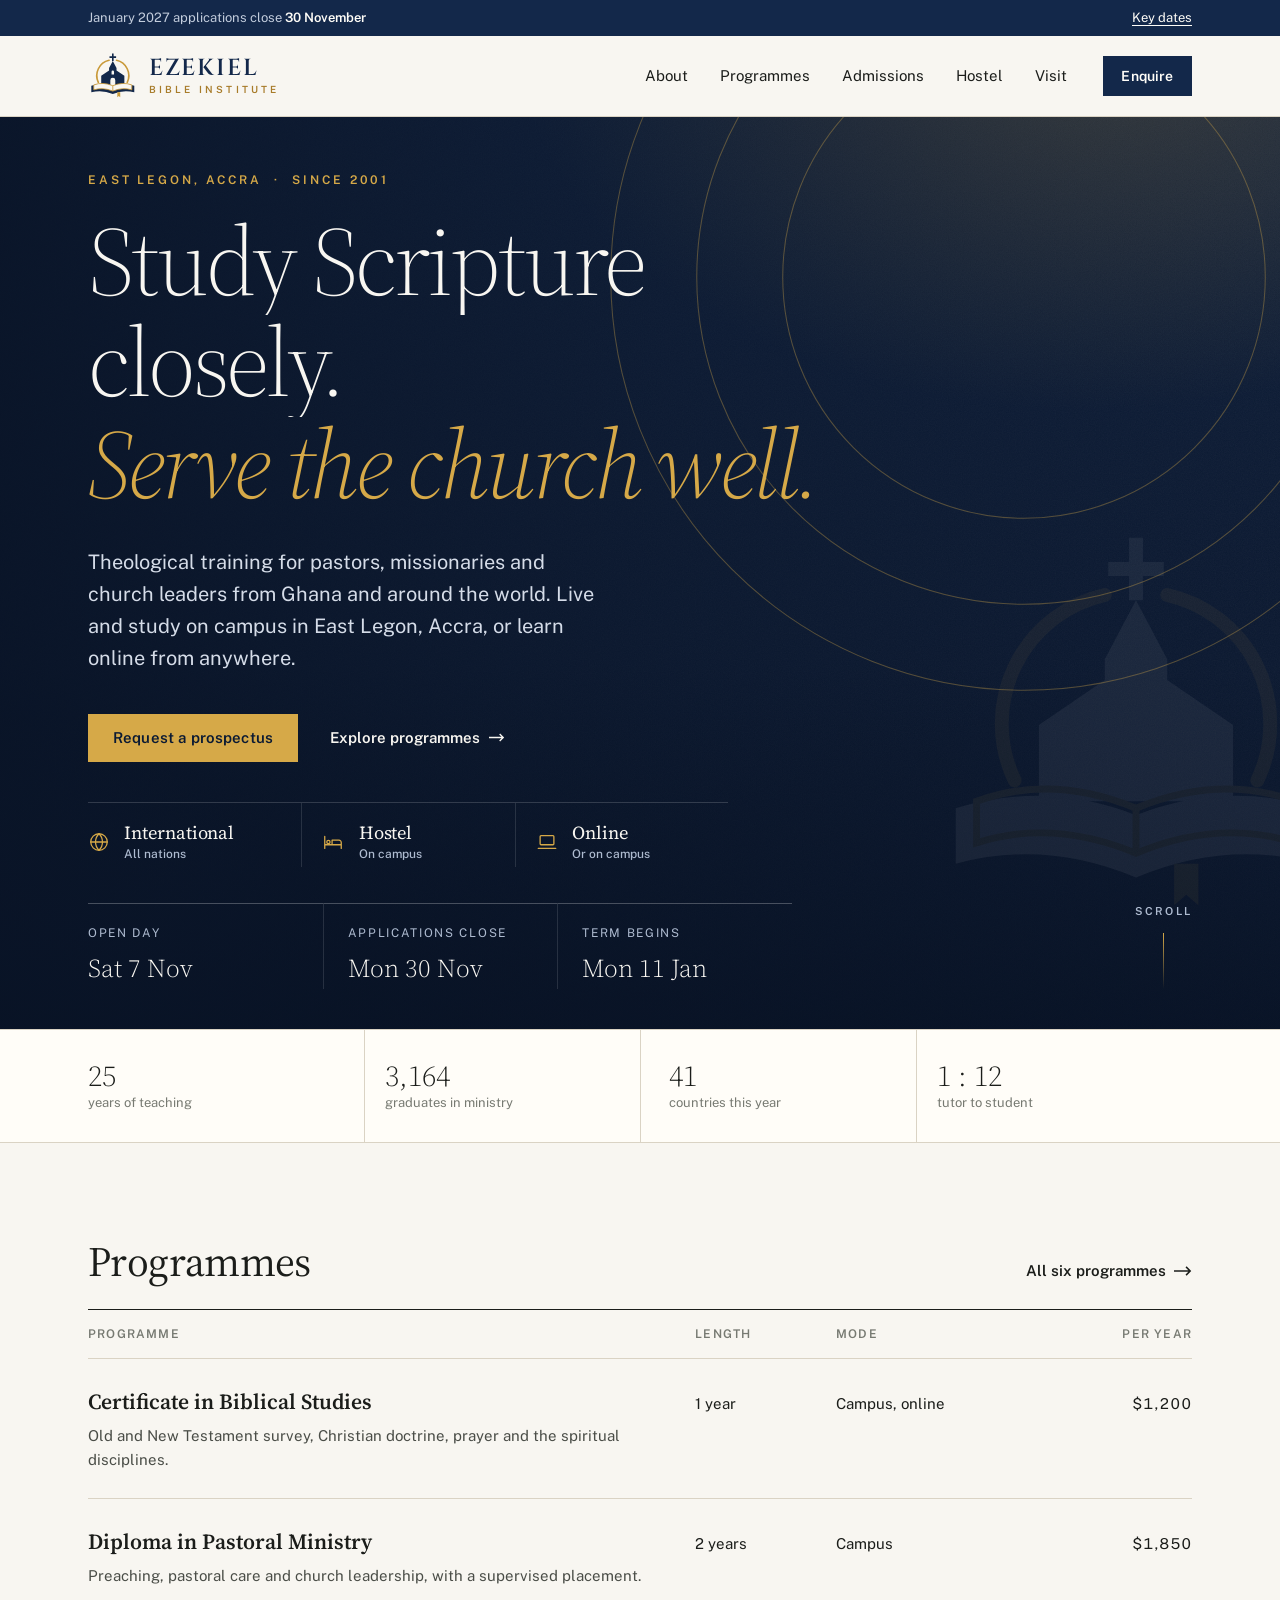
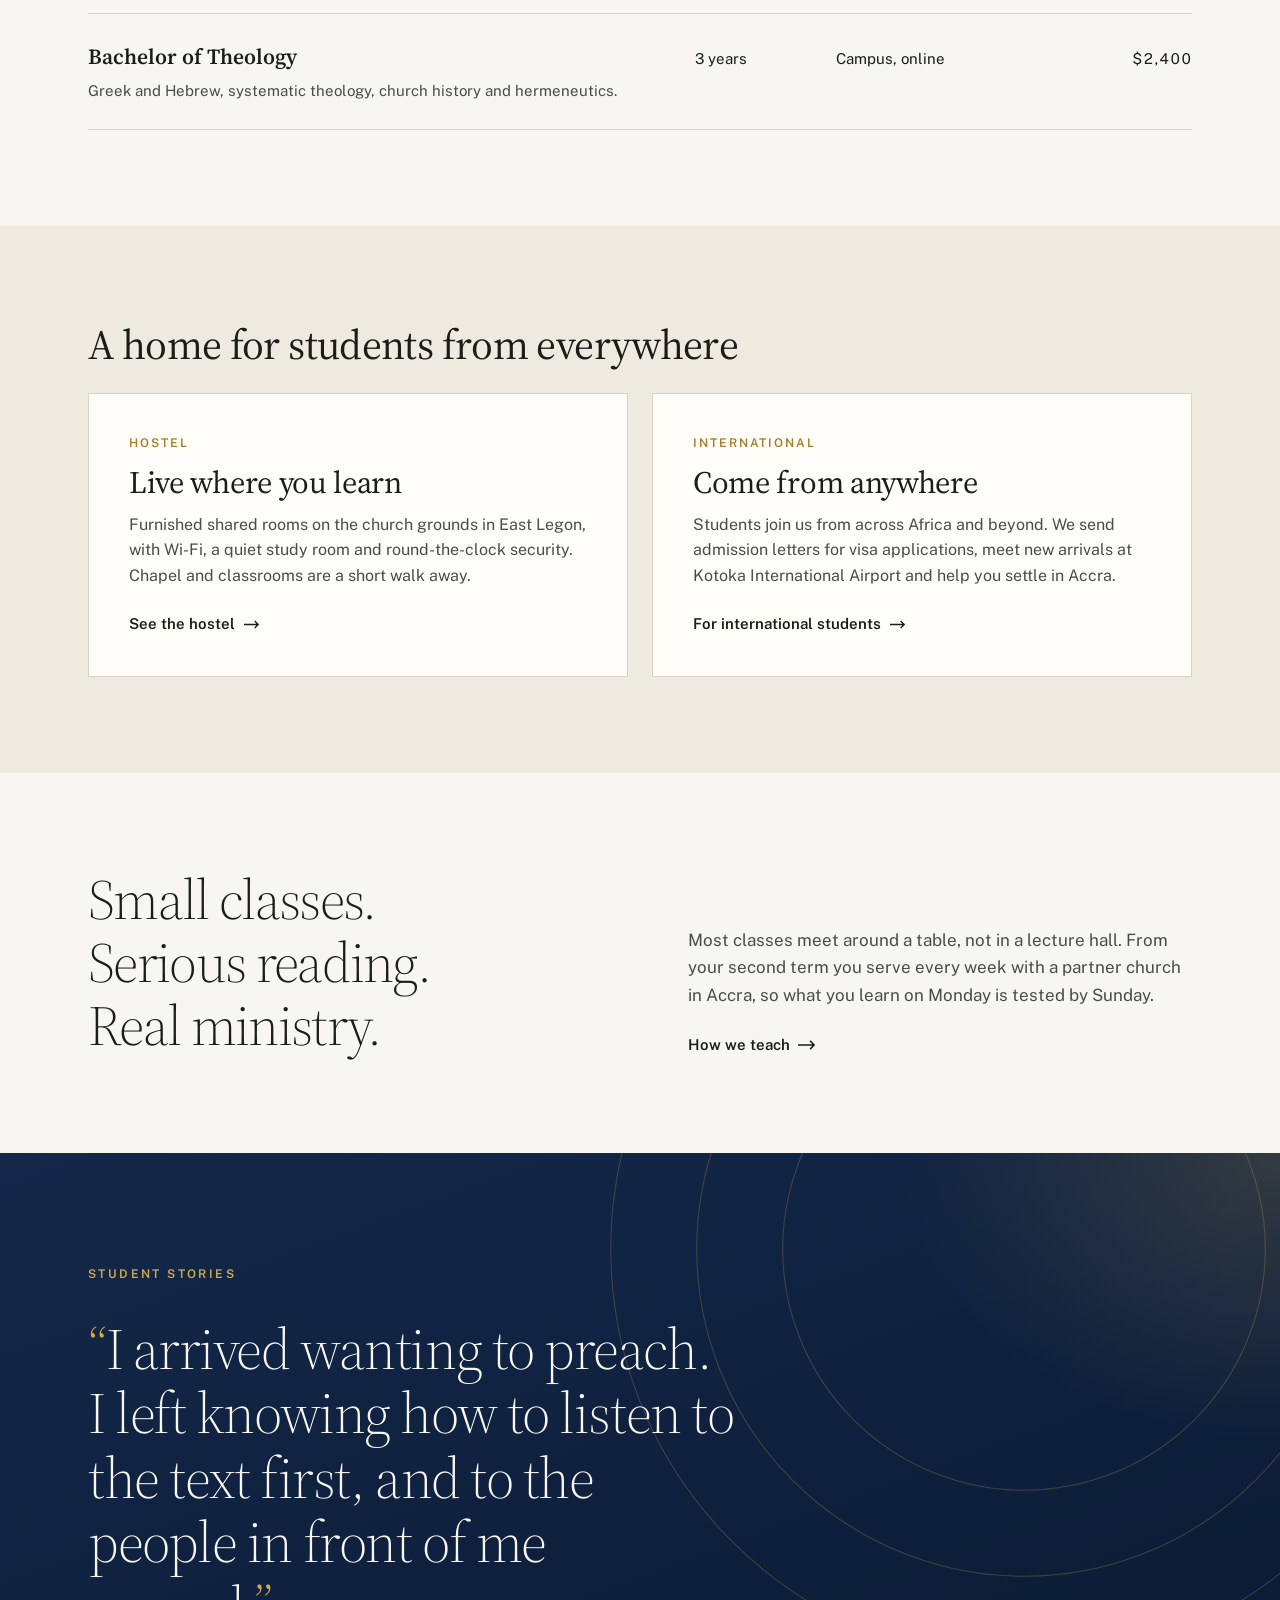
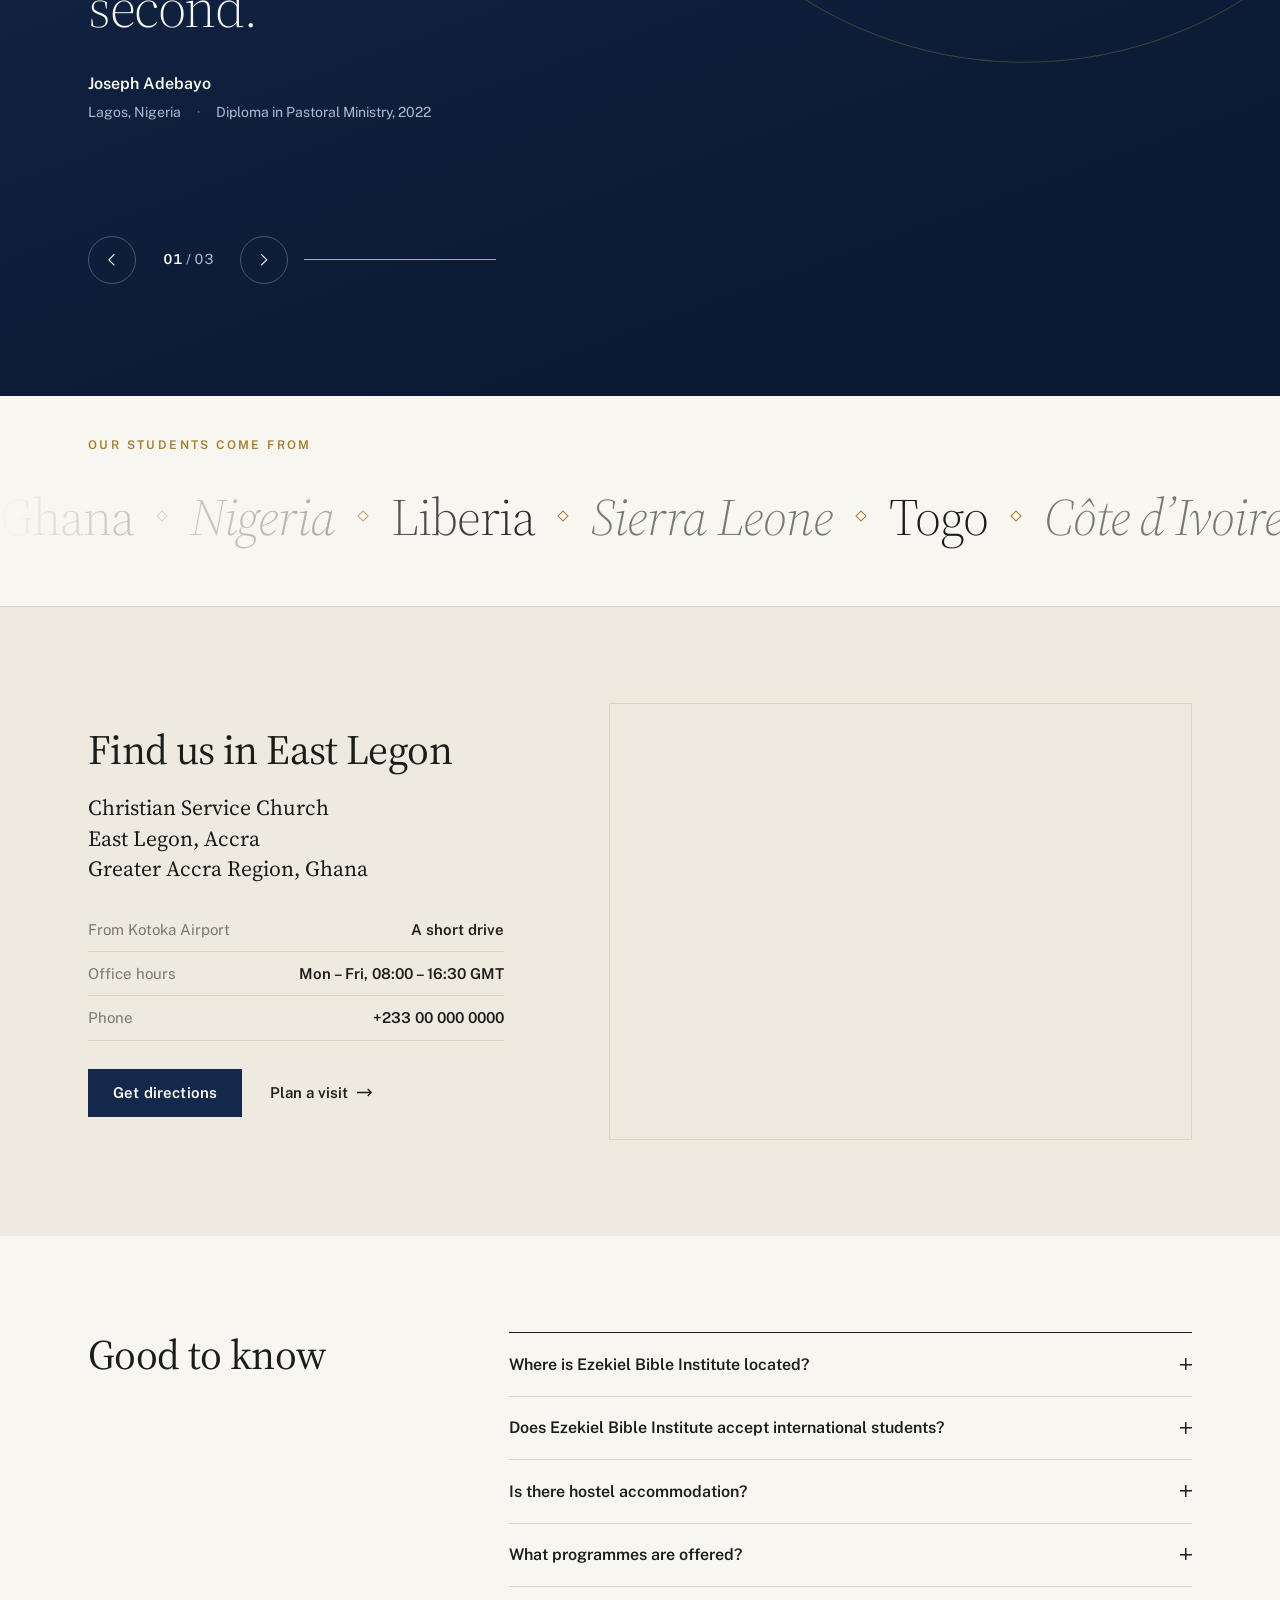
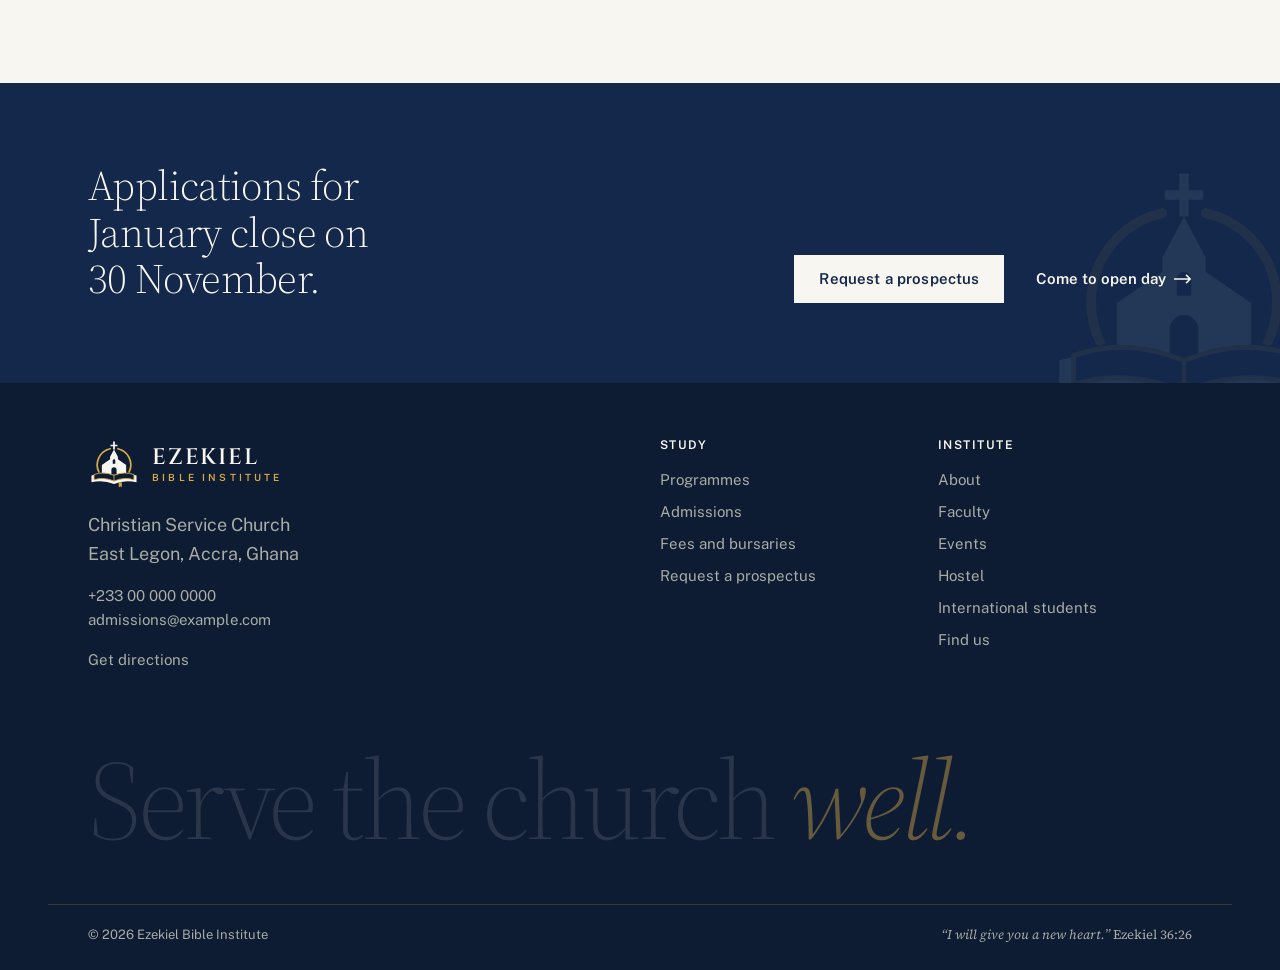
==== commit 292aa51c: "Add student stories, countries band and page transitions Replace the single home page quote with a t" ====
--- a/index.html
+++ b/index.html
@@ -162,9 +162,9 @@
 
     <section class="facts" id="after-hero" aria-label="At a glance">
       <ul class="wrap facts__list">
-        <li><strong>25</strong> years of teaching</li>
-        <li><strong>3,200</strong> graduates in ministry</li>
-        <li><strong>41</strong> countries this year</li>
+        <li><strong data-count="25">25</strong> years of teaching</li>
+        <li><strong data-count="3200">3,200</strong> graduates in ministry</li>
+        <li><strong data-count="41">41</strong> countries this year</li>
         <li><strong>1 : 12</strong> tutor to student</li>
       </ul>
     </section>
@@ -231,18 +231,51 @@
     </section>
 
     <section class="section">
-      <div class="wrap feature">
+      <div class="wrap feature feature--statement">
+        <h2>Small classes. Serious reading. Real ministry.</h2>
         <div class="feature__text">
-          <h2>Small classes. Serious reading. Real ministry.</h2>
-          <p>Most classes meet around a table, not in a lecture hall. From your second term you serve every week with a partner church, so what you learn on Monday is tested by Sunday.</p>
+          <p>Most classes meet around a table, not in a lecture hall. From your second term you serve every week with a partner church in Accra, so what you learn on Monday is tested by Sunday.</p>
           <a class="link-arrow" href="/about">How we teach</a>
         </div>
-        <blockquote class="feature__quote">
-          <p>I arrived wanting to preach. I left knowing how to listen to the text first, and to the people in front of me second.</p>
-          <footer>Joseph Adebayo <span>Diploma in Pastoral Ministry, 2022</span></footer>
-        </blockquote>
-      </div>
-    </section>
+      </div>
+    </section>
+
+    <section class="voices" aria-roledescription="carousel" aria-label="Student stories">
+      <svg class="rings" viewBox="0 0 600 600" aria-hidden="true"><circle cx="300" cy="300" r="298"/><circle cx="300" cy="300" r="236"/><circle cx="300" cy="300" r="174"/></svg>
+      <div class="wrap voices__inner">
+        <p class="voices__label">Student stories</p>
+        <div class="voices__slides" aria-live="polite">
+          <figure class="voices__slide is-active" id="voice-1" aria-roledescription="slide" aria-label="1 of 3">
+            <blockquote><p>I arrived wanting to preach. I left knowing how to listen to the text first, and to the people in front of me second.</p></blockquote>
+            <figcaption><strong>Joseph Adebayo</strong> <span>Lagos, Nigeria</span> <span>Diploma in Pastoral Ministry, 2022</span></figcaption>
+          </figure>
+          <figure class="voices__slide" id="voice-2" aria-roledescription="slide" aria-label="2 of 3" hidden>
+            <blockquote><p>I studied online around a full-time job in Kumasi. My tutor replied to every email, usually the same day, and the seminars felt like a real classroom.</p></blockquote>
+            <figcaption><strong>Ama Owusu</strong> <span>Kumasi, Ghana</span> <span>Bachelor of Theology, 2024</span></figcaption>
+          </figure>
+          <figure class="voices__slide" id="voice-3" aria-roledescription="slide" aria-label="3 of 3" hidden>
+            <blockquote><p>I had never left Liberia. Someone was waiting for me at Kotoka, my room was ready, and by the second week the hostel felt like family.</p></blockquote>
+            <figcaption><strong>Samuel Kollie</strong> <span>Monrovia, Liberia</span> <span>Diploma in Missions, 2025</span></figcaption>
+          </figure>
+        </div>
+        <div class="voices__controls">
+          <button type="button" class="voices__btn" data-dir="-1" aria-label="Previous story"><svg viewBox="0 0 24 24" aria-hidden="true"><path d="M15 5l-7 7 7 7"/></svg></button>
+          <span class="voices__count"><span data-current>01</span> / 03</span>
+          <button type="button" class="voices__btn" data-dir="1" aria-label="Next story"><svg viewBox="0 0 24 24" aria-hidden="true"><path d="M9 5l7 7-7 7"/></svg></button>
+          <span class="voices__progress" aria-hidden="true"><span></span></span>
+        </div>
+      </div>
+    </section>
+
+
+    <section class="nations" aria-label="Where our students come from">
+      <p class="wrap nations__label">Our students come from</p>
+      <div class="nations__track">
+        <ul class="nations__list"><li>Ghana</li><li>Nigeria</li><li>Liberia</li><li>Sierra Leone</li><li>Togo</li><li>Côte d’Ivoire</li><li>Cameroon</li><li>Kenya</li><li>Uganda</li><li>South Africa</li><li>Zambia</li><li>United Kingdom</li><li>United States</li><li>Germany</li></ul>
+        <ul class="nations__list" aria-hidden="true"><li>Ghana</li><li>Nigeria</li><li>Liberia</li><li>Sierra Leone</li><li>Togo</li><li>Côte d’Ivoire</li><li>Cameroon</li><li>Kenya</li><li>Uganda</li><li>South Africa</li><li>Zambia</li><li>United Kingdom</li><li>United States</li><li>Germany</li></ul>
+      </div>
+    </section>
+
 
     <section class="section section--tint location" id="location" aria-labelledby="location-title">
       <div class="wrap location__grid">
--- a/styles.css
+++ b/styles.css
@@ -1354,3 +1354,141 @@
   color: rgb(251 249 244 / 0.12);
 }
 .footer__statement em { color: rgb(214 169 72 / 0.45); }
+
+/* Page transitions (supporting browsers fade between pages) */
+@view-transition { navigation: auto; }
+::view-transition-old(root),
+::view-transition-new(root) { animation-duration: 0.35s; }
+
+/* Statement feature */
+.feature--statement { align-items: end; }
+.feature--statement h2 { max-width: 14ch; font-size: clamp(2rem, 1.4rem + 2.8vw, 3.5rem); font-weight: 300; letter-spacing: -0.03em; }
+.feature--statement p { max-width: 32rem; color: var(--ink-2); font-size: 1.0625rem; }
+
+/* Student stories */
+.voices {
+  position: relative;
+  isolation: isolate;
+  overflow: hidden;
+  padding-block: 4.5rem;
+  background:
+    radial-gradient(40rem 30rem at 100% 0%, rgb(214 169 72 / 0.18), transparent 60%),
+    linear-gradient(160deg, #13284a, #0b1a33 80%);
+  color: var(--paper);
+}
+.voices .rings { top: -16rem; right: -18rem; width: 36rem; height: 36rem; opacity: 0.25; }
+.voices__label {
+  margin-bottom: 2rem;
+  font-size: 0.75rem;
+  font-weight: 600;
+  letter-spacing: 0.2em;
+  text-transform: uppercase;
+  color: var(--gold-bright);
+}
+.voices__slides { display: grid; }
+.voices__slide { grid-area: 1 / 1; margin: 0; }
+.voices__slide[hidden] { display: block; visibility: hidden; }
+.voices__slide blockquote { margin: 0; }
+.voices__slide p {
+  max-width: 24ch;
+  margin: 0;
+  font-family: var(--serif);
+  font-size: clamp(1.75rem, 1.1rem + 3.2vw, 3.6rem);
+  font-weight: 300;
+  line-height: 1.12;
+  letter-spacing: -0.025em;
+}
+.voices__slide p::before { content: "\201C"; color: var(--gold-bright); }
+.voices__slide p::after { content: "\201D"; color: var(--gold-bright); }
+.voices__slide figcaption {
+  display: flex;
+  flex-wrap: wrap;
+  gap: 0.25rem 1rem;
+  margin-top: 2rem;
+  font-size: 0.875rem;
+  color: #aebbd0;
+}
+.voices__slide figcaption strong { width: 100%; font-size: 1rem; font-weight: 600; color: var(--paper); }
+.voices__slide figcaption span + span::before { content: "·"; margin-right: 1rem; color: #6f7f99; }
+.voices__slide > * { transition: opacity 0.6s var(--ease), transform 0.8s var(--ease-out); }
+.voices__slide:not(.is-active) > * { opacity: 0; transform: translateY(1rem); }
+
+.voices__controls {
+  display: flex;
+  align-items: center;
+  gap: 1rem;
+  margin-top: 3rem;
+}
+.voices__btn {
+  display: grid;
+  place-items: center;
+  width: 3rem;
+  height: 3rem;
+  border: 1px solid rgb(255 255 255 / 0.25);
+  border-radius: 50%;
+  background: transparent;
+  color: var(--paper);
+  cursor: pointer;
+  transition: border-color 0.2s, background-color 0.2s, color 0.2s;
+}
+.voices__btn:hover { border-color: var(--gold-bright); background: var(--gold-bright); color: #0b1a33; }
+.voices__btn svg { width: 1.1rem; height: 1.1rem; fill: none; stroke: currentColor; stroke-width: 1.6; stroke-linecap: round; stroke-linejoin: round; }
+.voices__count { min-width: 4.5rem; text-align: center; font-size: 0.875rem; font-variant-numeric: tabular-nums; color: #aebbd0; }
+.voices__count [data-current] { color: var(--paper); font-weight: 600; }
+.voices__progress { flex: 1; max-width: 12rem; height: 1px; background: rgb(255 255 255 / 0.18); }
+.voices__progress span { display: block; height: 100%; background: var(--gold-bright); transform: scaleX(0); transform-origin: left; }
+.voices__progress span.is-running { transform: scaleX(1); transition: transform 8s linear; }
+@media (min-width: 48em) {
+  .voices { padding-block: 7rem; }
+  .voices .rings { top: -20rem; right: -10rem; width: 52rem; height: 52rem; }
+}
+
+/* Countries band */
+.nations {
+  padding-block: 2.5rem 3rem;
+  overflow: hidden;
+  border-bottom: 1px solid var(--rule);
+}
+.nations__label {
+  margin-bottom: 1.25rem;
+  font-size: 0.75rem;
+  font-weight: 600;
+  letter-spacing: 0.2em;
+  text-transform: uppercase;
+  color: var(--gold);
+}
+.nations__track {
+  display: flex;
+  width: max-content;
+  animation: marquee 60s linear infinite;
+  -webkit-mask-image: linear-gradient(90deg, transparent, #000 8%, #000 92%, transparent);
+          mask-image: linear-gradient(90deg, transparent, #000 8%, #000 92%, transparent);
+}
+.nations:hover .nations__track { animation-play-state: paused; }
+.nations__list { display: flex; flex: none; }
+.nations__list li {
+  display: flex;
+  align-items: center;
+  font-family: var(--serif);
+  font-size: clamp(1.75rem, 1.2rem + 2.6vw, 3.25rem);
+  font-weight: 300;
+  letter-spacing: -0.02em;
+  white-space: nowrap;
+  color: var(--ink);
+}
+.nations__list li::after {
+  content: "";
+  width: 0.5rem;
+  height: 0.5rem;
+  margin-inline: 1.5rem;
+  border: 1px solid var(--gold);
+  transform: rotate(45deg);
+}
+.nations__list li:nth-child(even) { font-style: italic; color: var(--ink-3); }
+@keyframes marquee { to { transform: translateX(-50%); } }
+@media (prefers-reduced-motion: reduce) {
+  .nations__track { animation: none; width: auto; flex-wrap: wrap; -webkit-mask-image: none; mask-image: none; padding-inline: var(--pad); }
+  .nations__list[aria-hidden="true"] { display: none; }
+  .nations__list { flex-wrap: wrap; }
+  .voices__progress span.is-running { transition: none; }
+}
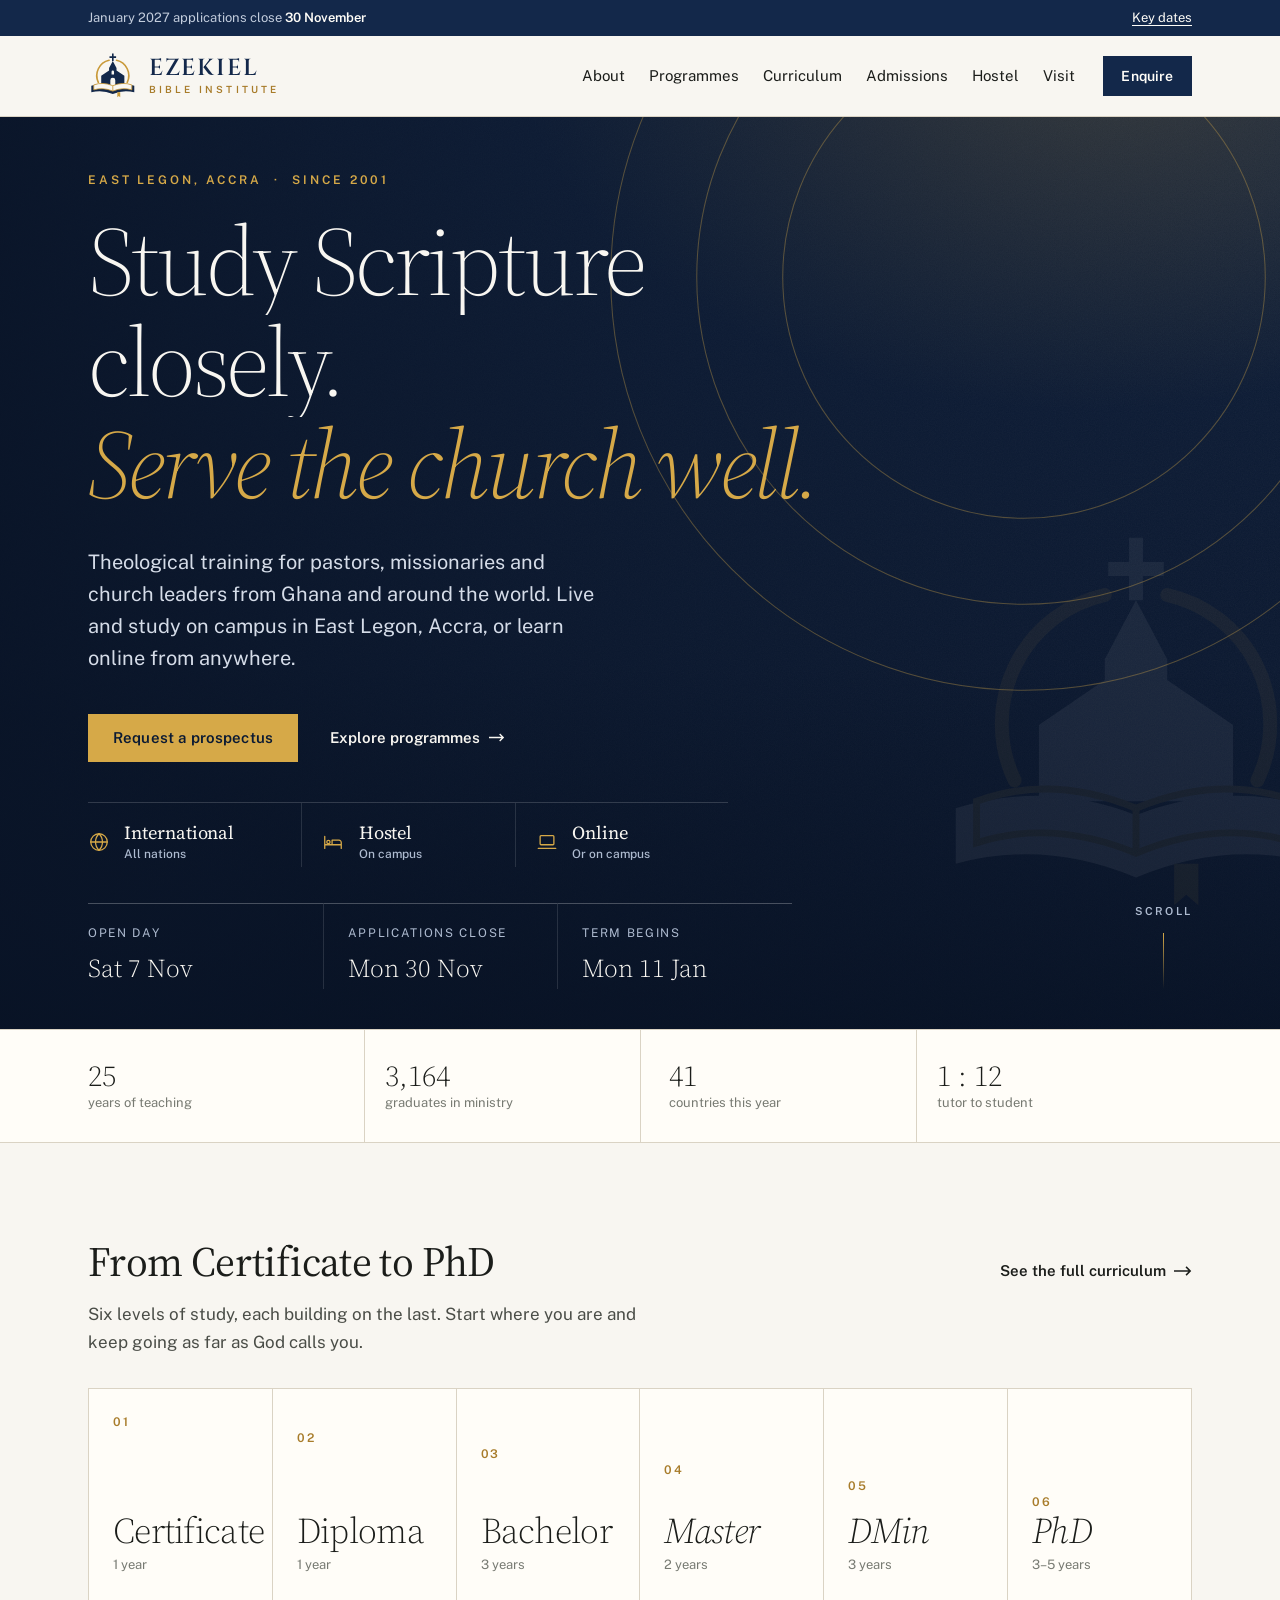
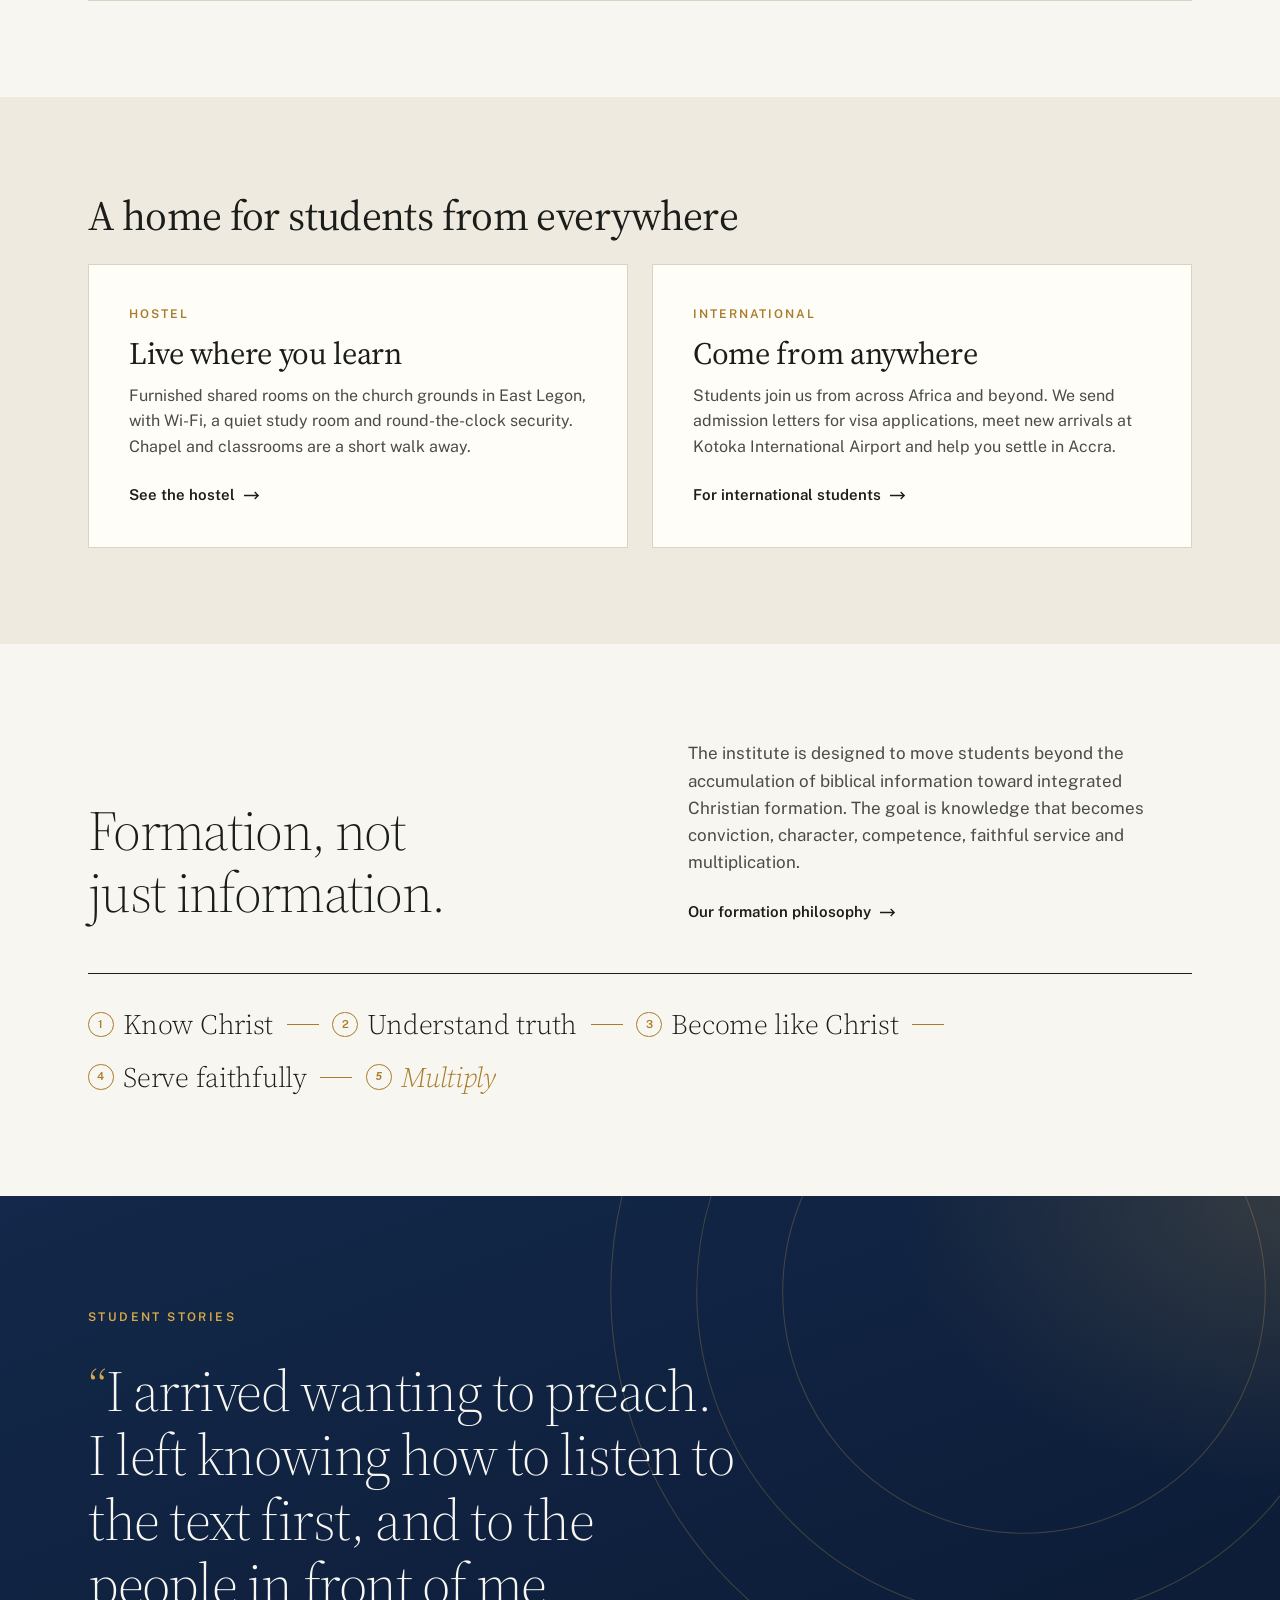
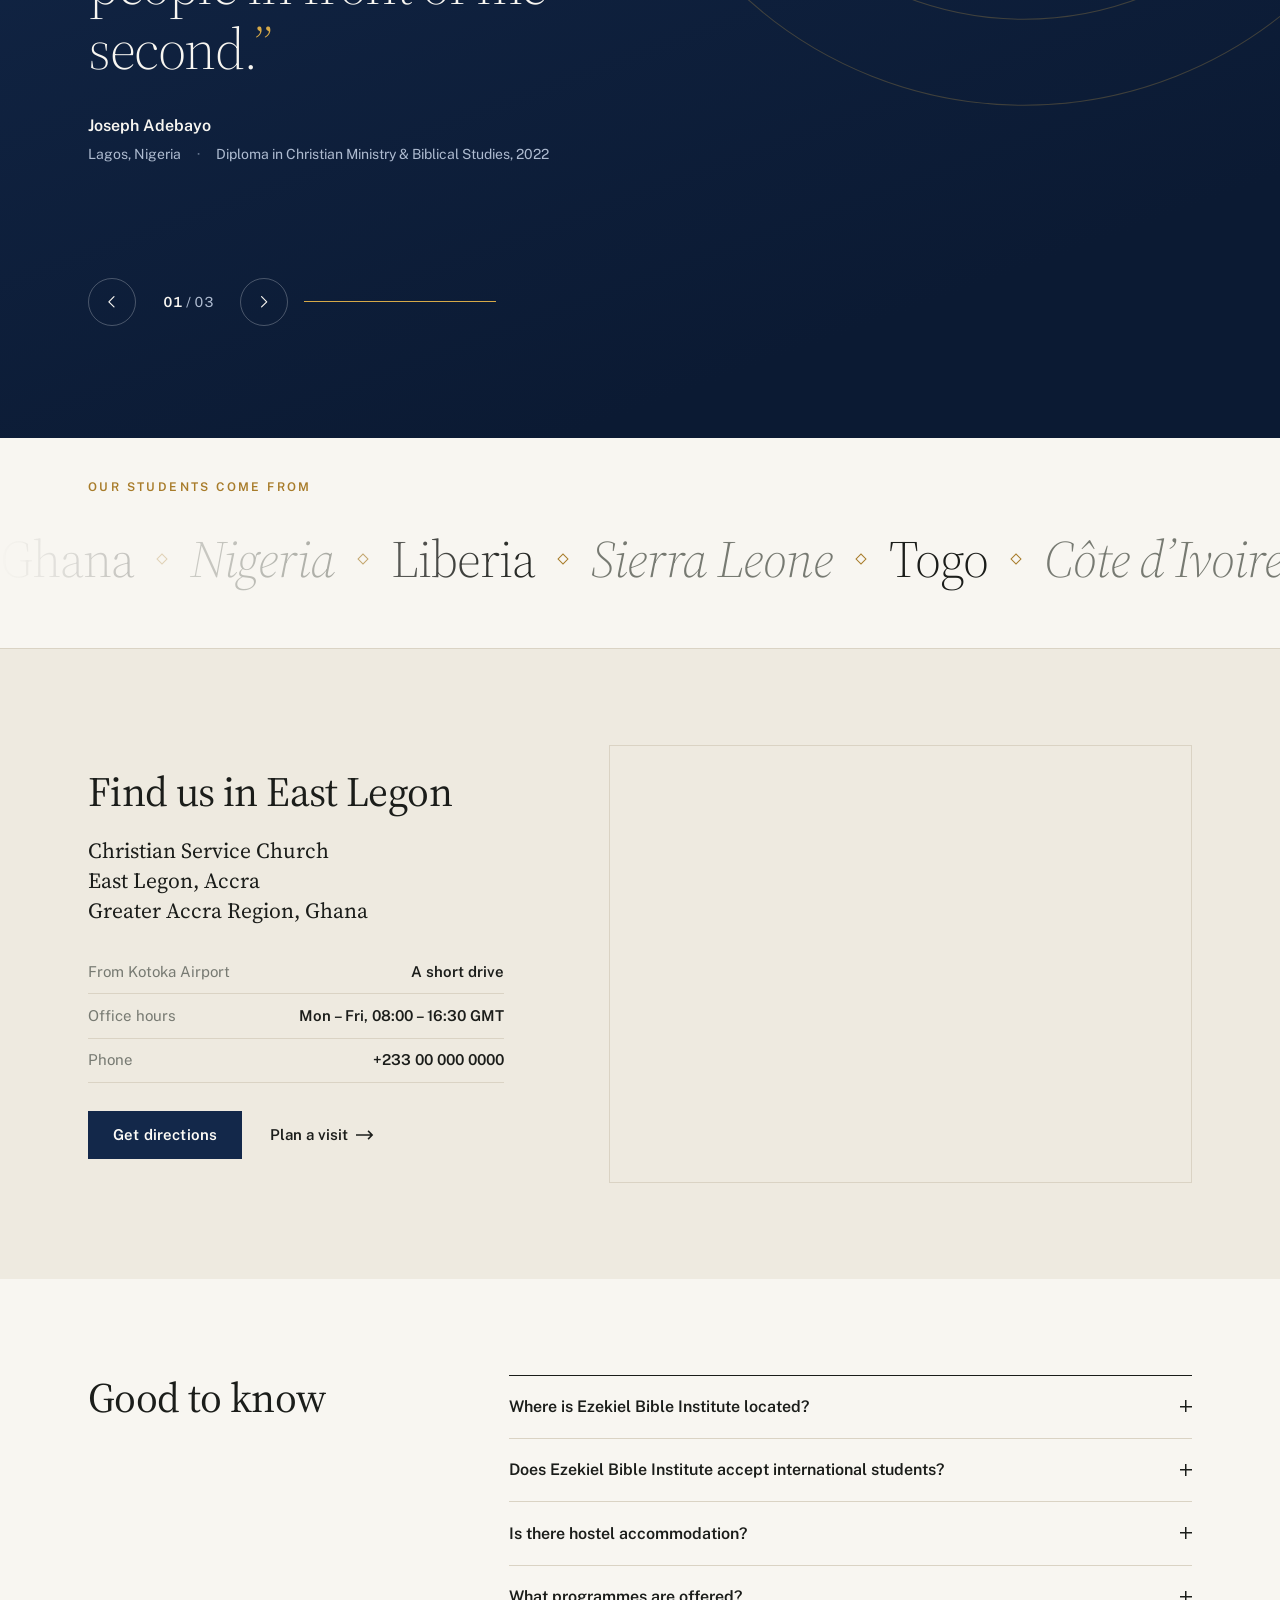
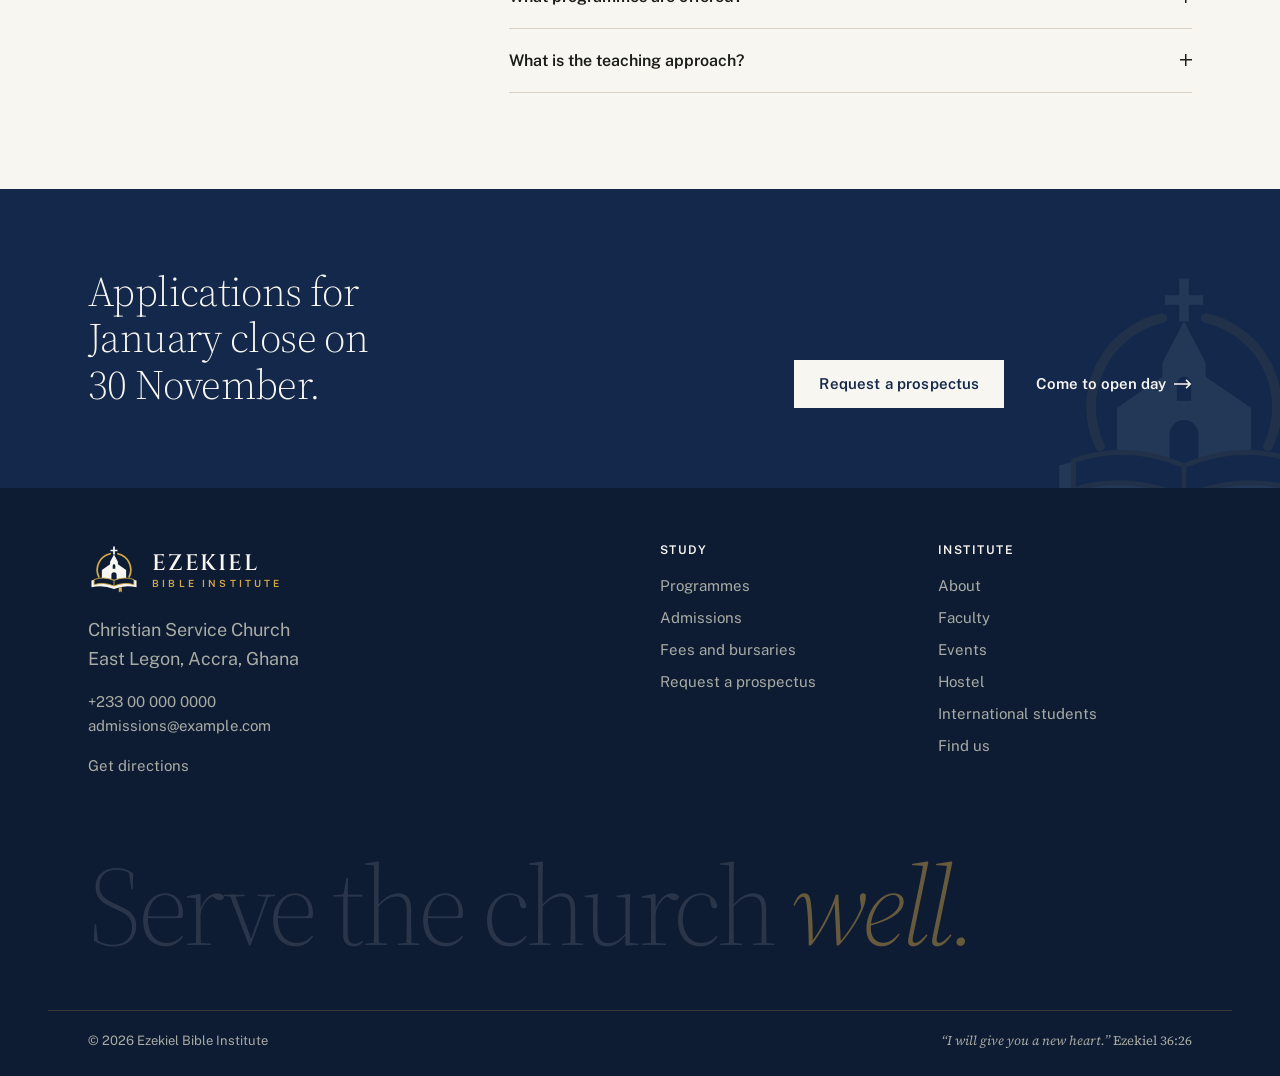
==== commit 3517ac57: "Publish the real curriculum Replace the sample programmes with the institute's six levels, from Cert" ====
--- a/index.html
+++ b/index.html
@@ -4,14 +4,14 @@
   <meta charset="utf-8">
   <meta name="viewport" content="width=device-width, initial-scale=1, viewport-fit=cover">
   <title>Ezekiel Bible Institute | Bible School in East Legon, Accra, Ghana</title>
-  <meta name="description" content="Ezekiel Bible Institute is a Bible school in East Legon, Accra, Ghana. Certificate, diploma and degree programmes in theology and ministry, on campus with hostel accommodation or online. International students welcome.">
+  <meta name="description" content="Ezekiel Bible Institute is a Bible school in East Legon, Accra, Ghana, offering six levels of study from Certificate to PhD in theology and ministry, with hostel accommodation. International students welcome.">
   <meta name="robots" content="index, follow, max-image-preview:large, max-snippet:-1">
   <link rel="canonical" href="https://ezekiel-bible-school.vercel.app/">
   <meta name="geo.region" content="GH-AA">
   <meta name="geo.placename" content="East Legon, Accra">
   <meta name="theme-color" content="#fbf9f4">
   <meta property="og:title" content="Ezekiel Bible Institute | Bible School in East Legon, Accra, Ghana">
-  <meta property="og:description" content="Ezekiel Bible Institute is a Bible school in East Legon, Accra, Ghana. Certificate, diploma and degree programmes in theology and ministry, on campus with hostel accommodation or online. International students welcome.">
+  <meta property="og:description" content="Ezekiel Bible Institute is a Bible school in East Legon, Accra, Ghana, offering six levels of study from Certificate to PhD in theology and ministry, with hostel accommodation. International students welcome.">
   <meta property="og:type" content="website">
   <meta property="og:locale" content="en_GH">
   <meta property="og:site_name" content="Ezekiel Bible Institute">
@@ -32,9 +32,9 @@
   <link rel="stylesheet" href="https://fonts.googleapis.com/css2?family=Source+Serif+4:ital,opsz,wght@0,8..60,300;0,8..60,400;0,8..60,600;1,8..60,300;1,8..60,400&family=Cinzel:wght@500;600&family=Public+Sans:wght@400;500;600&display=swap">
   <link rel="stylesheet" href="/styles.css">
   <script src="/main.js" defer></script>
-  <script type="application/ld+json">{"@context":"https://schema.org","@type":["CollegeOrUniversity","EducationalOrganization"],"@id":"https://ezekiel-bible-school.vercel.app/#org","name":"Ezekiel Bible Institute","alternateName":["EBI","Ezekiel Bible School"],"url":"https://ezekiel-bible-school.vercel.app/","logo":"https://ezekiel-bible-school.vercel.app/icon-512.png","image":"https://ezekiel-bible-school.vercel.app/og-image.jpg","description":"Ezekiel Bible Institute is an evangelical, interdenominational Bible school in East Legon, Accra, Ghana. It offers certificate, diploma and degree programmes in Bible, theology and ministry, on campus and online, with hostel accommodation. Ghanaian and international students are welcome.","slogan":"Study Scripture closely. Serve the church well.","foundingDate":"2001","address":{"@type":"PostalAddress","streetAddress":"Christian Service Church","addressLocality":"East Legon, Accra","addressRegion":"Greater Accra","addressCountry":"GH"},"hasMap":"https://www.google.com/maps/search/?api=1&query=Christian%20Service%20Church%2C%20East%20Legon%2C%20Accra%2C%20Ghana","telephone":"+233 00 000 0000","email":"admissions@example.com","knowsLanguage":"en","areaServed":[{"@type":"Country","name":"Ghana"},{"@type":"Place","name":"West Africa"},{"@type":"Place","name":"Worldwide (online)"}],"amenityFeature":[{"@type":"LocationFeatureSpecification","name":"Student hostel","value":true},{"@type":"LocationFeatureSpecification","name":"Library","value":true},{"@type":"LocationFeatureSpecification","name":"Wi-Fi","value":true}],"openingHoursSpecification":[{"@type":"OpeningHoursSpecification","dayOfWeek":["Monday","Tuesday","Wednesday","Thursday","Friday"],"opens":"08:00","closes":"16:30"}]}</script>
+  <script type="application/ld+json">{"@context":"https://schema.org","@type":["CollegeOrUniversity","EducationalOrganization"],"@id":"https://ezekiel-bible-school.vercel.app/#org","name":"Ezekiel Bible Institute","alternateName":["EBI","Ezekiel Bible School"],"url":"https://ezekiel-bible-school.vercel.app/","logo":"https://ezekiel-bible-school.vercel.app/icon-512.png","image":"https://ezekiel-bible-school.vercel.app/og-image.jpg","description":"Ezekiel Bible Institute is an evangelical, interdenominational Bible school in East Legon, Accra, Ghana. It offers six levels of study in Bible, theology and ministry, from a Certificate in Christian Foundations to a PhD, with hostel accommodation. Ghanaian and international students are welcome.","slogan":"Study Scripture closely. Serve the church well.","disambiguatingDescription":"Ezekiel Bible Institute exists to form men and women who know Christ, understand Scripture, embody Christian character, serve according to their calling, build healthy churches, develop others, and faithfully advance the mission of Christ.","foundingDate":"2001","address":{"@type":"PostalAddress","streetAddress":"Christian Service Church","addressLocality":"East Legon, Accra","addressRegion":"Greater Accra","addressCountry":"GH"},"hasMap":"https://www.google.com/maps/search/?api=1&query=Christian%20Service%20Church%2C%20East%20Legon%2C%20Accra%2C%20Ghana","telephone":"+233 00 000 0000","email":"admissions@example.com","knowsLanguage":"en","areaServed":[{"@type":"Country","name":"Ghana"},{"@type":"Place","name":"West Africa"},{"@type":"Place","name":"Worldwide (online)"}],"amenityFeature":[{"@type":"LocationFeatureSpecification","name":"Student hostel","value":true},{"@type":"LocationFeatureSpecification","name":"Library","value":true},{"@type":"LocationFeatureSpecification","name":"Wi-Fi","value":true}],"openingHoursSpecification":[{"@type":"OpeningHoursSpecification","dayOfWeek":["Monday","Tuesday","Wednesday","Thursday","Friday"],"opens":"08:00","closes":"16:30"}]}</script>
   <script type="application/ld+json">{"@context":"https://schema.org","@type":"WebSite","@id":"https://ezekiel-bible-school.vercel.app/#website","url":"https://ezekiel-bible-school.vercel.app/","name":"Ezekiel Bible Institute","inLanguage":"en-GH","publisher":{"@id":"https://ezekiel-bible-school.vercel.app/#org"}}</script>
-  <script type="application/ld+json">{"@context":"https://schema.org","@type":"FAQPage","mainEntity":[{"@type":"Question","name":"Where is Ezekiel Bible Institute located?","acceptedAnswer":{"@type":"Answer","text":"Ezekiel Bible Institute meets at Christian Service Church in East Legon, Accra, in the Greater Accra Region of Ghana. Online students can study from anywhere in the world."}},{"@type":"Question","name":"Does Ezekiel Bible Institute accept international students?","acceptedAnswer":{"@type":"Answer","text":"Yes. Students from outside Ghana are welcome on every programme, on campus in Accra or online. We issue admission letters for visa applications and can arrange airport pickup from Kotoka International Airport."}},{"@type":"Question","name":"Is there hostel accommodation?","acceptedAnswer":{"@type":"Answer","text":"Yes. The institute runs a student hostel on site in East Legon, with furnished shared rooms, Wi-Fi, study space and security. Rooms are open to Ghanaian and international students."}},{"@type":"Question","name":"What programmes are offered?","acceptedAnswer":{"@type":"Answer","text":"Certificates in Biblical Studies and Biblical Counselling, diplomas in Pastoral Ministry and Missions, a three-year Bachelor of Theology and a twelve-week Evening School of Discipleship."}}]}</script>
+  <script type="application/ld+json">{"@context":"https://schema.org","@type":"FAQPage","mainEntity":[{"@type":"Question","name":"Where is Ezekiel Bible Institute located?","acceptedAnswer":{"@type":"Answer","text":"Ezekiel Bible Institute meets at Christian Service Church in East Legon, Accra, in the Greater Accra Region of Ghana. Online students can study from anywhere in the world."}},{"@type":"Question","name":"Does Ezekiel Bible Institute accept international students?","acceptedAnswer":{"@type":"Answer","text":"Yes. Students from outside Ghana are welcome on every programme, on campus in Accra or online. We issue admission letters for visa applications and can arrange airport pickup from Kotoka International Airport."}},{"@type":"Question","name":"Is there hostel accommodation?","acceptedAnswer":{"@type":"Answer","text":"Yes. The institute runs a student hostel on site in East Legon, with furnished shared rooms, Wi-Fi, study space and security. Rooms are open to Ghanaian and international students."}},{"@type":"Question","name":"What programmes are offered?","acceptedAnswer":{"@type":"Answer","text":"Six levels of study: a Certificate in Christian Foundations, a Diploma in Christian Ministry & Biblical Studies, a Bachelor of Theology / Christian Ministry, a Master of Theology / Christian Ministry, a Doctor of Ministry (DMin) and a PhD in Biblical & Theological Studies."}},{"@type":"Question","name":"What is the teaching approach?","acceptedAnswer":{"@type":"Answer","text":"Ezekiel Bible Institute aims for formation, not just information. Every programme develops four dimensions: knowledge, character, competence and calling, and includes supervised ministry practice."}}]}</script>
   <script type="application/ld+json">{"@context":"https://schema.org","@type":"Event","name":"Open day, Ezekiel Bible Institute","description":"Sit in on a class, have lunch with students and meet the faculty.","startDate":"2026-11-07T10:00:00+00:00","endDate":"2026-11-07T15:00:00+00:00","eventStatus":"https://schema.org/EventScheduled","organizer":{"@id":"https://ezekiel-bible-school.vercel.app/#org"},"isAccessibleForFree":true,"eventAttendanceMode":"https://schema.org/OfflineEventAttendanceMode","location":{"@type":"Place","name":"Christian Service Church, East Legon, Accra, Ghana","address":{"@type":"PostalAddress","streetAddress":"Christian Service Church","addressLocality":"East Legon, Accra","addressRegion":"Greater Accra","addressCountry":"GH"}}}</script>
   <script type="application/ld+json">{"@context":"https://schema.org","@type":"Event","name":"Online information evening, Ezekiel Bible Institute","description":"For anyone considering online study, in Ghana or abroad. On Zoom.","startDate":"2026-11-21T18:00:00+00:00","endDate":"2026-11-21T19:00:00+00:00","eventStatus":"https://schema.org/EventScheduled","organizer":{"@id":"https://ezekiel-bible-school.vercel.app/#org"},"isAccessibleForFree":true,"eventAttendanceMode":"https://schema.org/OnlineEventAttendanceMode","location":{"@type":"VirtualLocation","url":"https://ezekiel-bible-school.vercel.app/enquire"}}</script>
   <script type="application/ld+json">{"@context":"https://schema.org","@type":"Event","name":"Graduation service, Ezekiel Bible Institute","description":"The class of 2026 is commissioned. Families and churches welcome.","startDate":"2026-12-05T15:00:00+00:00","endDate":"2026-12-05T17:00:00+00:00","eventStatus":"https://schema.org/EventScheduled","organizer":{"@id":"https://ezekiel-bible-school.vercel.app/#org"},"isAccessibleForFree":true,"eventAttendanceMode":"https://schema.org/OfflineEventAttendanceMode","location":{"@type":"Place","name":"Christian Service Church, East Legon, Accra, Ghana","address":{"@type":"PostalAddress","streetAddress":"Christian Service Church","addressLocality":"East Legon, Accra","addressRegion":"Greater Accra","addressCountry":"GH"}}}</script>
@@ -72,6 +72,7 @@
       <nav class="nav" aria-label="Primary">
         <a href="/about">About</a>
         <a href="/programmes">Programmes</a>
+        <a href="/curriculum">Curriculum</a>
         <a href="/admissions">Admissions</a>
         <a href="/hostel">Hostel</a>
         <a href="/visit">Visit</a>
@@ -92,10 +93,11 @@
           <li style="--i: 0"><a href="/" aria-current="page">Home</a></li>
           <li style="--i: 1"><a href="/about">About</a></li>
           <li style="--i: 2"><a href="/programmes">Programmes</a></li>
-          <li style="--i: 3"><a href="/admissions">Admissions</a></li>
-          <li style="--i: 4"><a href="/hostel">Hostel</a></li>
-          <li style="--i: 5"><a href="/visit">Visit</a></li>
-          <li style="--i: 6"><a href="/enquire">Enquire</a></li>
+          <li style="--i: 3"><a href="/curriculum">Curriculum</a></li>
+          <li style="--i: 4"><a href="/admissions">Admissions</a></li>
+          <li style="--i: 5"><a href="/hostel">Hostel</a></li>
+          <li style="--i: 6"><a href="/visit">Visit</a></li>
+          <li style="--i: 7"><a href="/enquire">Enquire</a></li>
         </ul>
       </nav>
       <div class="menu__foot">
@@ -172,39 +174,54 @@
     <section class="section">
       <div class="wrap">
         <div class="section-head">
-          <h2>Programmes</h2>
-          <a class="link-arrow" href="/programmes">All six programmes</a>
-        </div>
-        <table class="programmes">
-          <thead>
-            <tr>
-              <th scope="col">Programme</th>
-              <th scope="col">Length</th>
-              <th scope="col">Mode</th>
-              <th scope="col">Per year</th>
-            </tr>
-          </thead>
-          <tbody>
-            <tr data-modes="campus online">
-              <th scope="row"><a href="/enquire?programme=Certificate+in+Biblical+Studies">Certificate in Biblical Studies</a><span>Old and New Testament survey, Christian doctrine, prayer and the spiritual disciplines.</span></th>
-              <td>1 year</td>
-              <td>Campus, online</td>
-              <td>$1,200</td>
-            </tr>
-            <tr data-modes="campus">
-              <th scope="row"><a href="/enquire?programme=Diploma+in+Pastoral+Ministry">Diploma in Pastoral Ministry</a><span>Preaching, pastoral care and church leadership, with a supervised placement.</span></th>
-              <td>2 years</td>
-              <td>Campus</td>
-              <td>$1,850</td>
-            </tr>
-            <tr data-modes="campus online">
-              <th scope="row"><a href="/enquire?programme=Bachelor+of+Theology">Bachelor of Theology</a><span>Greek and Hebrew, systematic theology, church history and hermeneutics.</span></th>
-              <td>3 years</td>
-              <td>Campus, online</td>
-              <td>$2,400</td>
-            </tr>
-          </tbody>
-        </table>
+          <h2>From Certificate to PhD</h2>
+          <a class="link-arrow" href="/curriculum">See the full curriculum</a>
+        </div>
+        <p class="section-lede">Six levels of study, each building on the last. Start where you are and keep going as far as God calls you.</p>
+        <ol class="ladder">
+          <li>
+            <a href="/curriculum#certificate">
+              <span class="ladder__n">01</span>
+              <span class="ladder__short">Certificate</span>
+              <span class="ladder__len">1 year</span>
+            </a>
+          </li>
+          <li>
+            <a href="/curriculum#diploma">
+              <span class="ladder__n">02</span>
+              <span class="ladder__short">Diploma</span>
+              <span class="ladder__len">1 year</span>
+            </a>
+          </li>
+          <li>
+            <a href="/curriculum#bachelor">
+              <span class="ladder__n">03</span>
+              <span class="ladder__short">Bachelor</span>
+              <span class="ladder__len">3 years</span>
+            </a>
+          </li>
+          <li>
+            <a href="/curriculum#master">
+              <span class="ladder__n">04</span>
+              <span class="ladder__short">Master</span>
+              <span class="ladder__len">2 years</span>
+            </a>
+          </li>
+          <li>
+            <a href="/curriculum#dmin">
+              <span class="ladder__n">05</span>
+              <span class="ladder__short">DMin</span>
+              <span class="ladder__len">3 years</span>
+            </a>
+          </li>
+          <li>
+            <a href="/curriculum#phd">
+              <span class="ladder__n">06</span>
+              <span class="ladder__short">PhD</span>
+              <span class="ladder__len">3–5 years</span>
+            </a>
+          </li>
+        </ol>
       </div>
     </section>
 
@@ -232,11 +249,20 @@
 
     <section class="section">
       <div class="wrap feature feature--statement">
-        <h2>Small classes. Serious reading. Real ministry.</h2>
+        <h2>Formation, not just information.</h2>
         <div class="feature__text">
-          <p>Most classes meet around a table, not in a lecture hall. From your second term you serve every week with a partner church in Accra, so what you learn on Monday is tested by Sunday.</p>
-          <a class="link-arrow" href="/about">How we teach</a>
-        </div>
+          <p>The institute is designed to move students beyond the accumulation of biblical information toward integrated Christian formation. The goal is knowledge that becomes conviction, character, competence, faithful service and multiplication.</p>
+          <a class="link-arrow" href="/curriculum#formation">Our formation philosophy</a>
+        </div>
+      </div>
+      <div class="wrap">
+        <ol class="pathway" aria-label="The formation pathway">
+          <li>Know Christ</li>
+          <li>Understand truth</li>
+          <li>Become like Christ</li>
+          <li>Serve faithfully</li>
+          <li>Multiply</li>
+        </ol>
       </div>
     </section>
 
@@ -247,7 +273,7 @@
         <div class="voices__slides" aria-live="polite">
           <figure class="voices__slide is-active" id="voice-1" aria-roledescription="slide" aria-label="1 of 3">
             <blockquote><p>I arrived wanting to preach. I left knowing how to listen to the text first, and to the people in front of me second.</p></blockquote>
-            <figcaption><strong>Joseph Adebayo</strong> <span>Lagos, Nigeria</span> <span>Diploma in Pastoral Ministry, 2022</span></figcaption>
+            <figcaption><strong>Joseph Adebayo</strong> <span>Lagos, Nigeria</span> <span>Diploma in Christian Ministry & Biblical Studies, 2022</span></figcaption>
           </figure>
           <figure class="voices__slide" id="voice-2" aria-roledescription="slide" aria-label="2 of 3" hidden>
             <blockquote><p>I studied online around a full-time job in Kumasi. My tutor replied to every email, usually the same day, and the seminars felt like a real classroom.</p></blockquote>
@@ -255,7 +281,7 @@
           </figure>
           <figure class="voices__slide" id="voice-3" aria-roledescription="slide" aria-label="3 of 3" hidden>
             <blockquote><p>I had never left Liberia. Someone was waiting for me at Kotoka, my room was ready, and by the second week the hostel felt like family.</p></blockquote>
-            <figcaption><strong>Samuel Kollie</strong> <span>Monrovia, Liberia</span> <span>Diploma in Missions, 2025</span></figcaption>
+            <figcaption><strong>Samuel Kollie</strong> <span>Monrovia, Liberia</span> <span>Certificate in Christian Foundations, 2025</span></figcaption>
           </figure>
         </div>
         <div class="voices__controls">
@@ -320,7 +346,11 @@
           </details>
           <details>
             <summary>What programmes are offered?</summary>
-            <p>Certificates in Biblical Studies and Biblical Counselling, diplomas in Pastoral Ministry and Missions, a three-year Bachelor of Theology and a twelve-week Evening School of Discipleship.</p>
+            <p>Six levels of study: a Certificate in Christian Foundations, a Diploma in Christian Ministry & Biblical Studies, a Bachelor of Theology / Christian Ministry, a Master of Theology / Christian Ministry, a Doctor of Ministry (DMin) and a PhD in Biblical & Theological Studies.</p>
+          </details>
+          <details>
+            <summary>What is the teaching approach?</summary>
+            <p>Ezekiel Bible Institute aims for formation, not just information. Every programme develops four dimensions: knowledge, character, competence and calling, and includes supervised ministry practice.</p>
           </details>
         </div>
       </div>
--- a/styles.css
+++ b/styles.css
@@ -1492,3 +1492,264 @@
   .nations__list { flex-wrap: wrap; }
   .voices__progress span.is-running { transition: none; }
 }
+
+/* Desktop nav: six links */
+@media (min-width: 64em) {
+  .nav { gap: 1.5rem; }
+}
+@media (min-width: 64em) and (max-width: 74em) {
+  .nav { gap: 1.1rem; }
+  .nav a:not(.button) { font-size: 0.875rem; }
+}
+
+.section-lede { max-width: 36rem; margin: -0.5rem 0 2rem; font-size: 1.0625rem; color: var(--ink-2); }
+
+/* Programme level label in tables */
+.programmes__level {
+  display: block;
+  margin-bottom: 0.3rem;
+  font-family: var(--sans);
+  font-size: 0.6875rem;
+  font-weight: 600;
+  letter-spacing: 0.16em;
+  text-transform: uppercase;
+  color: var(--gold);
+}
+.programmes th a:hover .programmes__level { text-decoration: none; }
+
+/* Certificate → PhD ladder */
+.ladder {
+  display: grid;
+  grid-template-columns: repeat(2, 1fr);
+  gap: 1px;
+  background: var(--rule);
+  border: 1px solid var(--rule);
+}
+.ladder a {
+  position: relative;
+  display: flex;
+  flex-direction: column;
+  height: 100%;
+  min-height: 8.5rem;
+  padding: 1.25rem;
+  background: var(--white);
+  text-decoration: none;
+  overflow: hidden;
+  transition: color 0.35s, background-color 0.35s;
+}
+.ladder a::after {
+  content: "";
+  position: absolute;
+  inset: 0;
+  background: linear-gradient(160deg, #13284a, #0b1a33);
+  transform: translateY(101%);
+  transition: transform 0.45s var(--ease-out);
+  z-index: 0;
+}
+.ladder a > * { position: relative; z-index: 1; }
+.ladder a:hover { color: var(--paper); }
+.ladder a:hover::after { transform: none; }
+.ladder__n { font-size: 0.75rem; font-weight: 600; letter-spacing: 0.14em; color: var(--gold); }
+.ladder a:hover .ladder__n { color: var(--gold-bright); }
+.ladder__short {
+  margin-top: auto;
+  font-family: var(--serif);
+  font-size: clamp(1.6rem, 1.3rem + 1.2vw, 2.25rem);
+  font-weight: 300;
+  letter-spacing: -0.02em;
+  line-height: 1.05;
+}
+.ladder__len { margin-top: 0.35rem; font-size: 0.8125rem; color: var(--ink-3); transition: color 0.35s; }
+.ladder a:hover .ladder__len { color: #aebbd0; }
+.ladder li:nth-child(n + 4) .ladder__short { font-style: italic; }
+@media (min-width: 40em) { .ladder { grid-template-columns: repeat(3, minmax(0, 1fr)); } }
+@media (min-width: 64em) {
+  .ladder { grid-template-columns: repeat(6, minmax(0, 1fr)); }
+  .ladder a { min-height: 13rem; padding: 1.5rem; }
+  .ladder li { position: relative; }
+  .ladder li:nth-child(n + 2) a { padding-top: calc(1.5rem + (var(--step, 0) * 1rem)); }
+  .ladder li:nth-child(2) { --step: 1; }
+  .ladder li:nth-child(3) { --step: 2; }
+  .ladder li:nth-child(4) { --step: 3; }
+  .ladder li:nth-child(5) { --step: 4; }
+  .ladder li:nth-child(6) { --step: 5; }
+}
+
+/* Formation pathway */
+.pathway {
+  display: flex;
+  flex-wrap: wrap;
+  gap: 0.5rem 0;
+  margin-top: 3rem;
+  padding-top: 1.75rem;
+  border-top: 1px solid var(--ink);
+  counter-reset: path;
+}
+.pathway li {
+  display: flex;
+  align-items: center;
+  font-family: var(--serif);
+  font-size: clamp(1.15rem, 0.9rem + 1.2vw, 1.75rem);
+  font-weight: 300;
+  letter-spacing: -0.01em;
+  counter-increment: path;
+}
+.pathway li::before {
+  content: counter(path);
+  display: grid;
+  place-items: center;
+  width: 1.6rem;
+  height: 1.6rem;
+  margin-right: 0.6rem;
+  border: 1px solid var(--gold);
+  border-radius: 50%;
+  font-family: var(--sans);
+  font-size: 0.6875rem;
+  font-weight: 600;
+  color: var(--gold);
+}
+.pathway li:not(:last-child)::after {
+  content: "";
+  width: 2rem;
+  height: 1px;
+  margin-inline: 0.85rem;
+  background: var(--gold);
+}
+.pathway li:last-child { font-style: italic; color: var(--gold); }
+@media (max-width: 39.99em) {
+  .pathway { flex-direction: column; gap: 0.85rem; }
+  .pathway li:not(:last-child)::after { display: none; }
+}
+
+/* Four dimensions */
+.dimensions { display: grid; gap: 1px; margin-top: 3rem; background: var(--rule); border: 1px solid var(--rule); }
+.dimensions div { padding: 1.5rem; background: var(--white); }
+.dimensions dt { font-family: var(--serif); font-size: 1.5rem; font-weight: 400; }
+.dimensions dd { margin-top: 0.35rem; font-style: italic; color: var(--ink-2); }
+@media (min-width: 40em) { .dimensions { grid-template-columns: repeat(2, 1fr); } }
+@media (min-width: 64em) { .dimensions { grid-template-columns: repeat(4, 1fr); } }
+.pillars--four dd { font-style: italic; }
+@media (min-width: 40em) { .pillars--four { grid-template-columns: repeat(2, 1fr); } }
+
+.prose__lead { font-family: var(--serif); font-size: 1.4rem; line-height: 1.4; color: var(--ink); }
+
+/* Curriculum layout */
+.curriculum { display: grid; gap: 2rem; }
+.curriculum__nav { display: none; }
+@media (min-width: 64em) {
+  .curriculum { grid-template-columns: 13rem 1fr; gap: 4rem; align-items: start; }
+  .curriculum__nav {
+    display: block;
+    position: sticky;
+    top: calc(var(--header-h) + 2rem);
+  }
+  .curriculum__nav p {
+    margin-bottom: 1rem;
+    font-size: 0.75rem;
+    font-weight: 600;
+    letter-spacing: 0.16em;
+    text-transform: uppercase;
+    color: var(--gold);
+  }
+  .curriculum__nav a {
+    display: flex;
+    align-items: baseline;
+    gap: 0.75rem;
+    padding: 0.55rem 0 0.55rem 1rem;
+    border-left: 2px solid var(--rule);
+    font-family: var(--serif);
+    font-size: 1.15rem;
+    color: var(--ink-3);
+    text-decoration: none;
+    transition: color 0.25s, border-color 0.25s;
+  }
+  .curriculum__nav a span { font-family: var(--sans); font-size: 0.6875rem; font-weight: 600; color: var(--ink-3); }
+  .curriculum__nav a:hover,
+  .curriculum__nav a[aria-current] { color: var(--ink); border-color: var(--gold); }
+  .curriculum__nav a[aria-current] span { color: var(--gold); }
+}
+
+.level {
+  padding: 2rem 1.25rem;
+  background: var(--white);
+  border: 1px solid var(--rule);
+  scroll-margin-top: calc(var(--header-h) + 1.5rem);
+}
+.level + .level { margin-top: 1.5rem; }
+.level__n {
+  display: flex;
+  justify-content: space-between;
+  margin-bottom: 0.75rem;
+  font-size: 0.75rem;
+  font-weight: 600;
+  letter-spacing: 0.16em;
+  text-transform: uppercase;
+  color: var(--gold);
+}
+.level__n span { color: var(--ink-3); }
+.level h2 { font-size: clamp(1.75rem, 1.4rem + 1.6vw, 2.6rem); font-weight: 300; letter-spacing: -0.025em; }
+.level__meta { display: flex; gap: 2rem; margin: 1.25rem 0; padding-block: 0.85rem; border-block: 1px solid var(--rule); }
+.level__meta dt { font-size: 0.6875rem; font-weight: 600; letter-spacing: 0.14em; text-transform: uppercase; color: var(--ink-3); }
+.level__meta dd { margin-top: 0.15rem; font-weight: 600; }
+.level__purpose { max-width: 40rem; color: var(--ink-2); }
+.level__outcome {
+  margin: 0 0 1.75rem;
+  padding-left: 1rem;
+  border-left: 2px solid var(--gold);
+  font-family: var(--serif);
+  font-size: 1.25rem;
+  font-style: italic;
+}
+@media (min-width: 48em) { .level { padding: 2.75rem; } }
+
+.term { border-top: 1px solid var(--rule); }
+.term:last-child { border-bottom: 1px solid var(--rule); }
+.term summary {
+  display: flex;
+  align-items: center;
+  gap: 1rem;
+  padding: 1rem 0;
+  font-weight: 600;
+  list-style: none;
+  cursor: pointer;
+}
+.term summary::-webkit-details-marker { display: none; }
+.term summary > span:first-child { flex: 1; }
+.term__count { font-size: 0.8125rem; font-weight: 400; color: var(--ink-3); }
+.term summary::after {
+  content: "";
+  flex: none;
+  width: 0.7rem;
+  height: 0.7rem;
+  background:
+    linear-gradient(currentColor, currentColor) center / 100% 1.5px no-repeat,
+    linear-gradient(currentColor, currentColor) center / 1.5px 100% no-repeat;
+  transition: transform 0.3s var(--ease);
+}
+.term[open] summary::after { transform: rotate(45deg); }
+.courses { padding-bottom: 1rem; }
+.courses li {
+  display: grid;
+  grid-template-columns: 5.5rem 1fr;
+  gap: 1rem;
+  padding: 0.6rem 0;
+  border-top: 1px dashed var(--rule);
+  font-size: 0.9375rem;
+}
+.course__code { font-size: 0.75rem; font-weight: 600; letter-spacing: 0.06em; color: var(--gold); font-variant-numeric: tabular-nums; padding-top: 0.15rem; }
+.course__title small { display: block; margin-top: 0.2rem; font-size: 0.8125rem; color: var(--ink-3); line-height: 1.45; }
+
+.progression li { padding: 0.75rem 0; border-bottom: 1px solid var(--rule); color: var(--ink-2); font-style: italic; }
+.progression strong { display: block; font-style: normal; color: var(--ink); font-family: var(--serif); font-size: 1.15rem; font-weight: 600; }
+
+.profile { margin: 0; }
+.profile p {
+  max-width: 34ch;
+  font-family: var(--serif);
+  font-size: clamp(1.5rem, 1rem + 2.2vw, 2.6rem);
+  font-weight: 300;
+  line-height: 1.2;
+  letter-spacing: -0.02em;
+  color: var(--paper);
+}
+.profile__actions { display: flex; flex-wrap: wrap; align-items: center; gap: 1.25rem 2rem; margin-top: 2.5rem; }
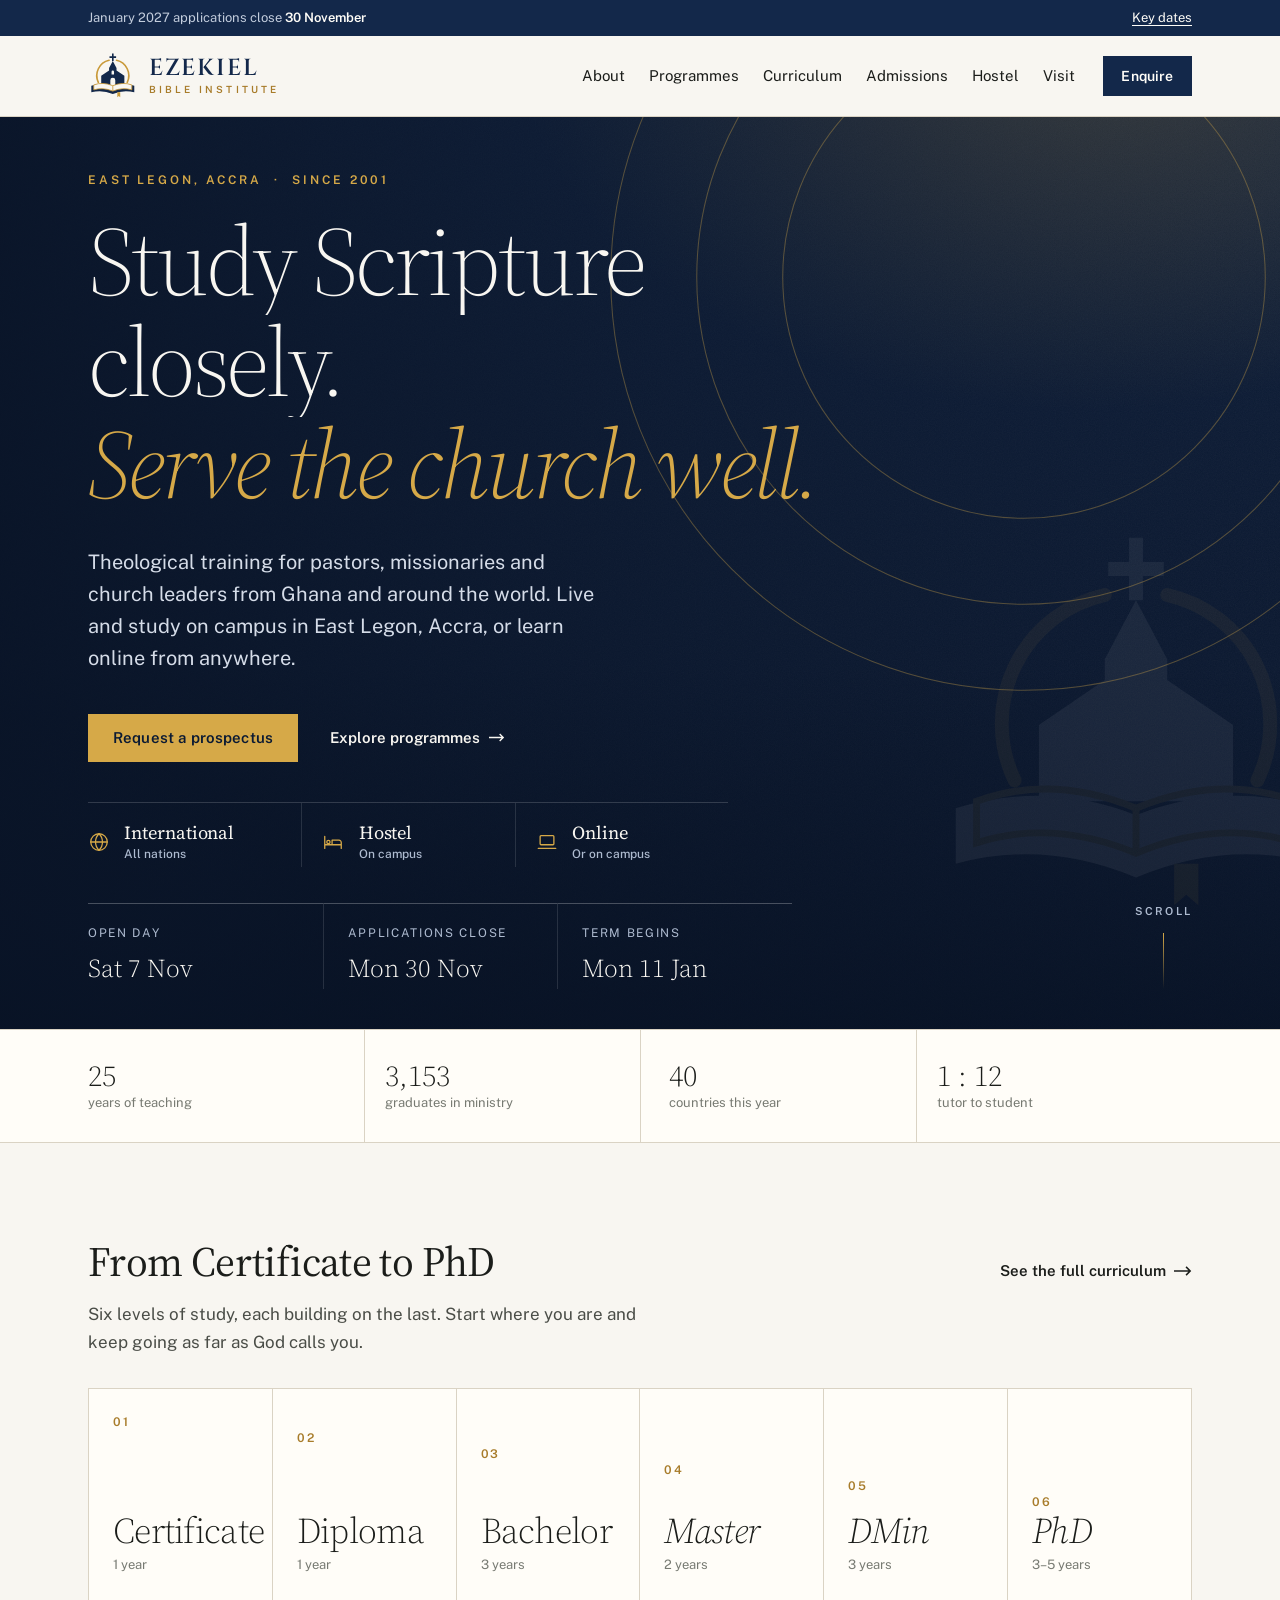
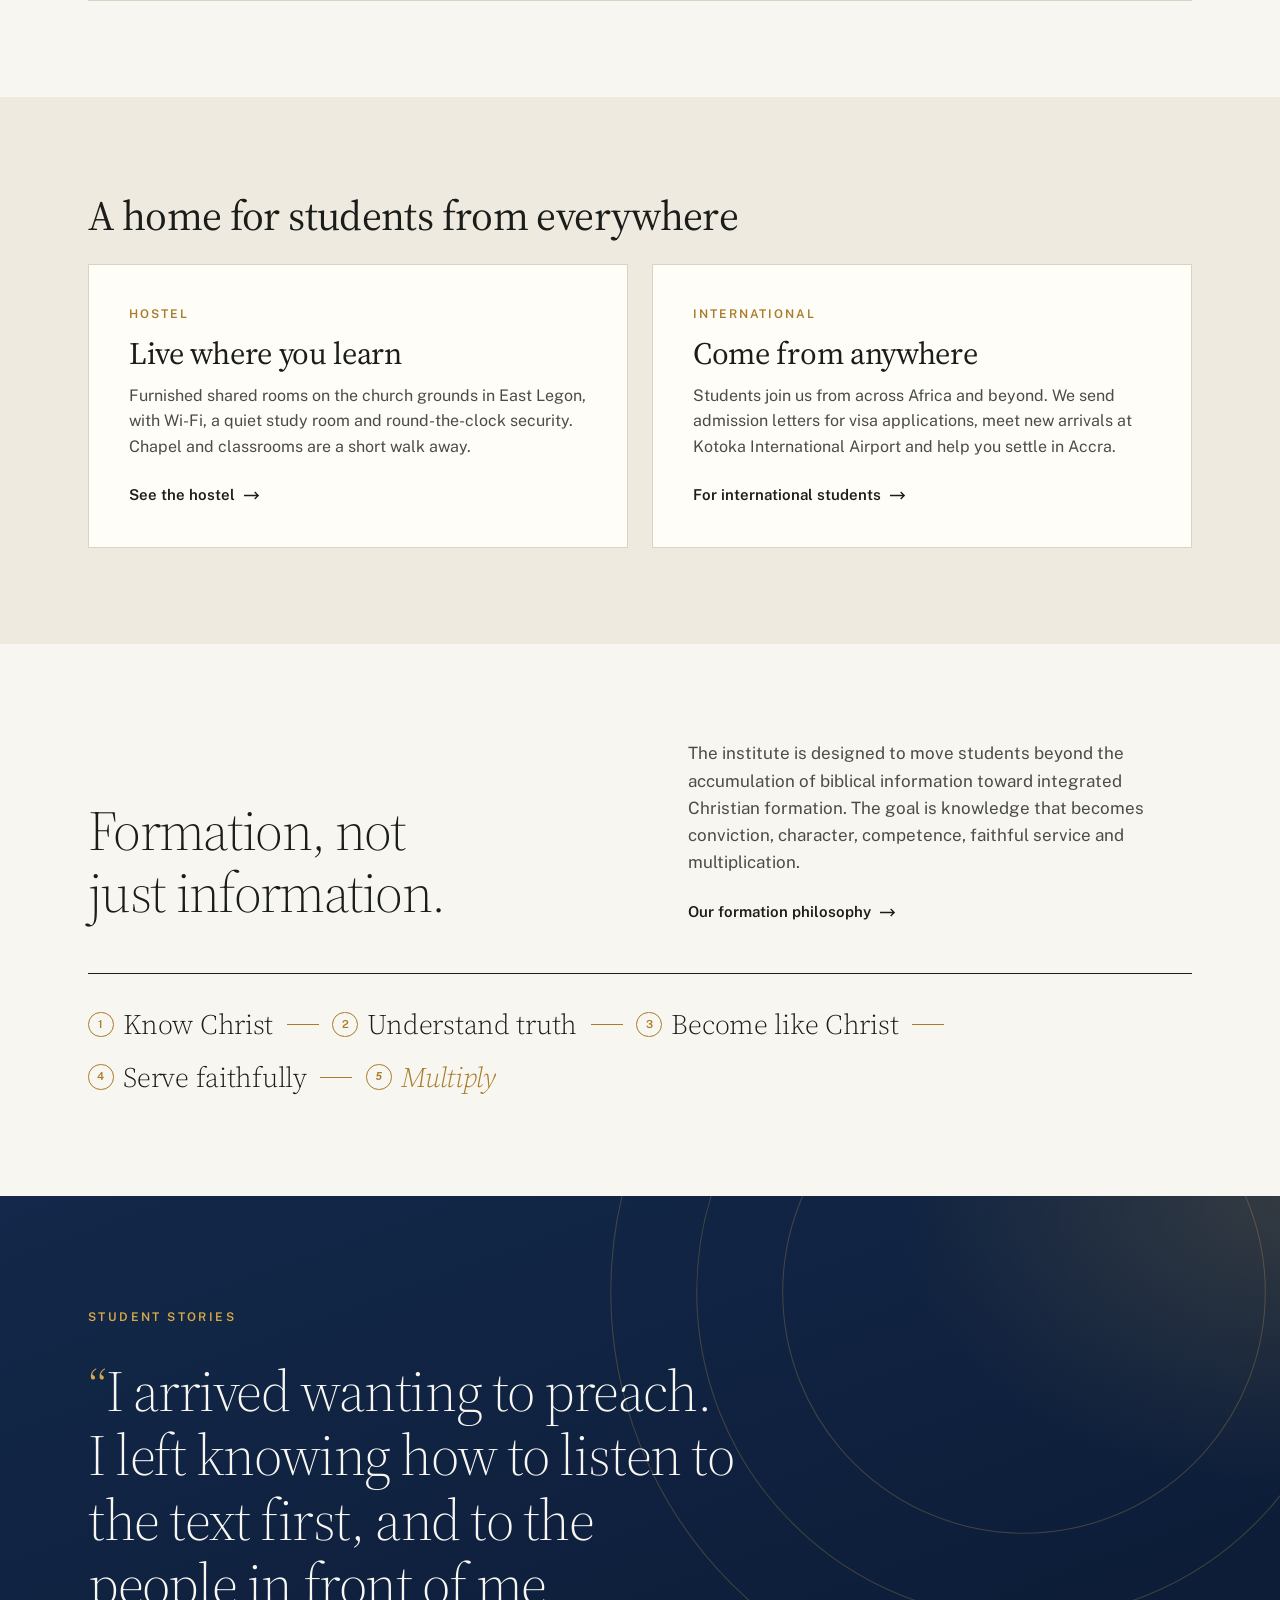
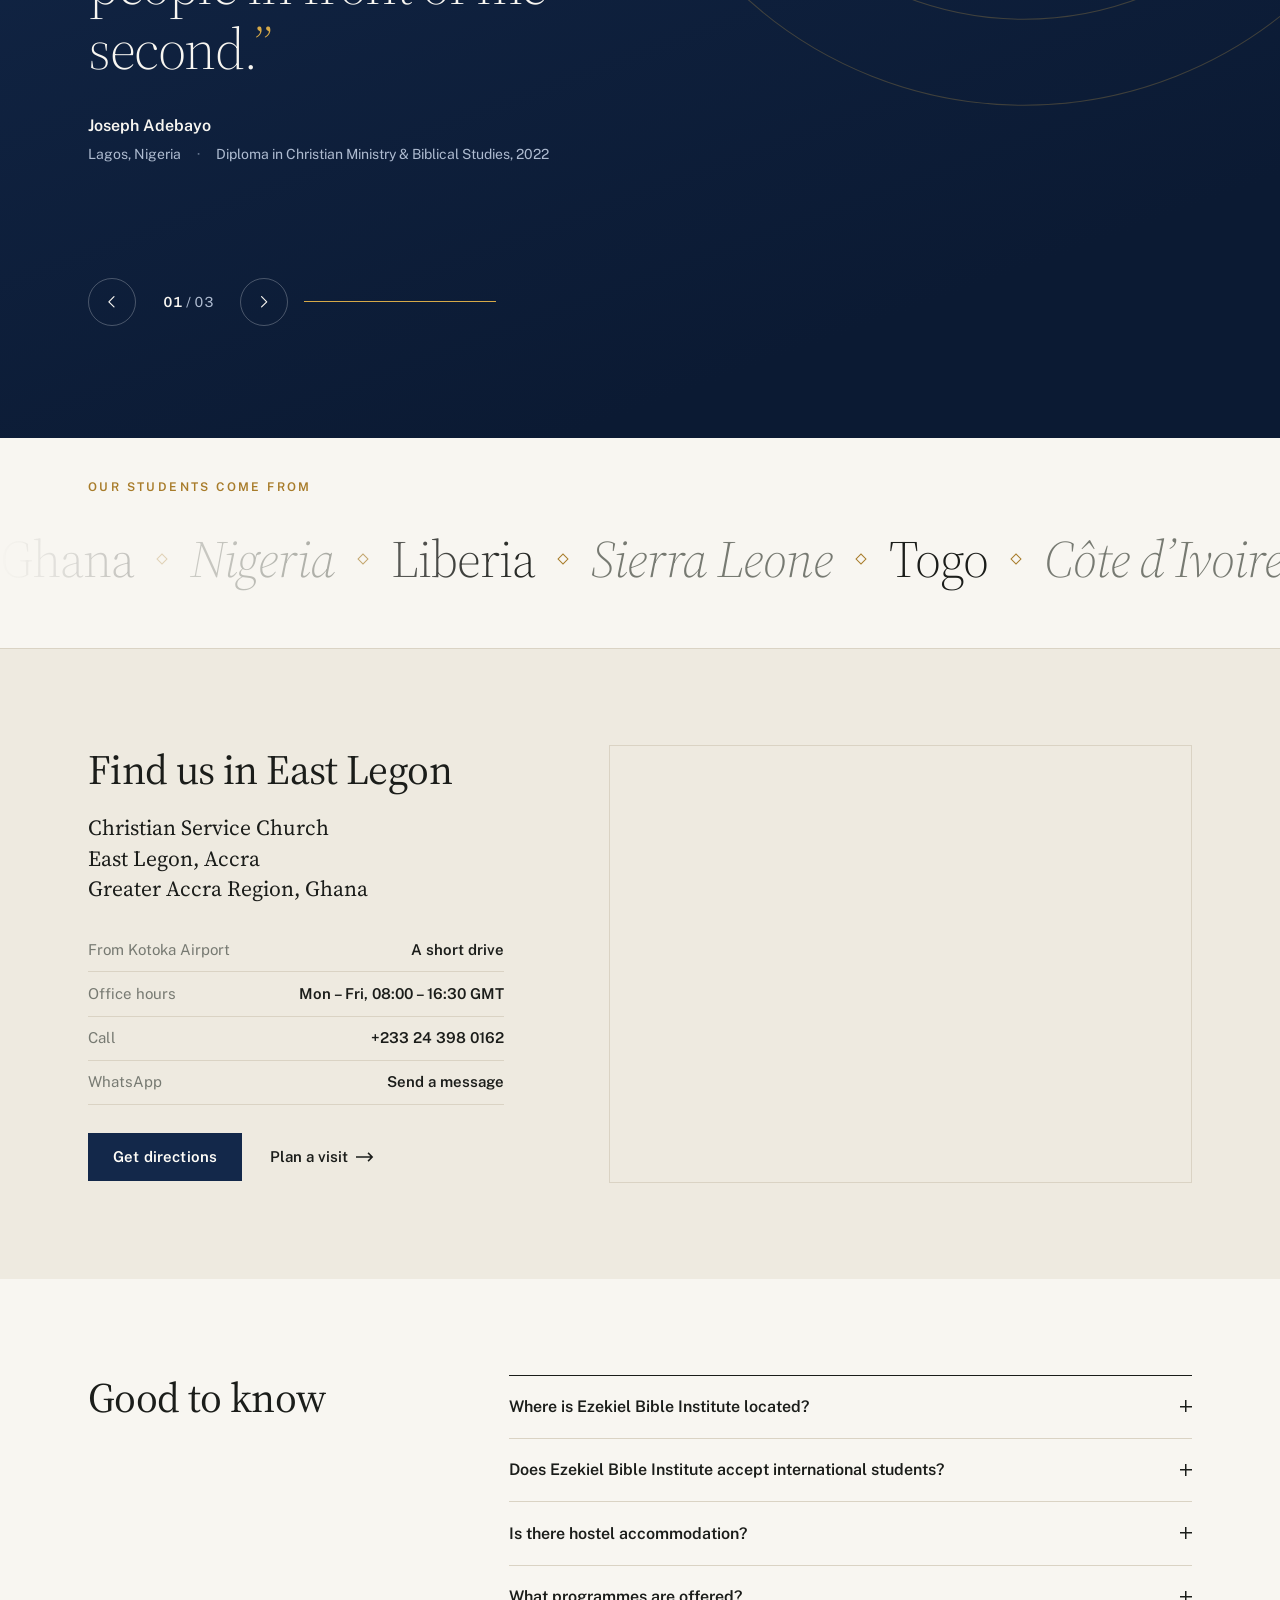
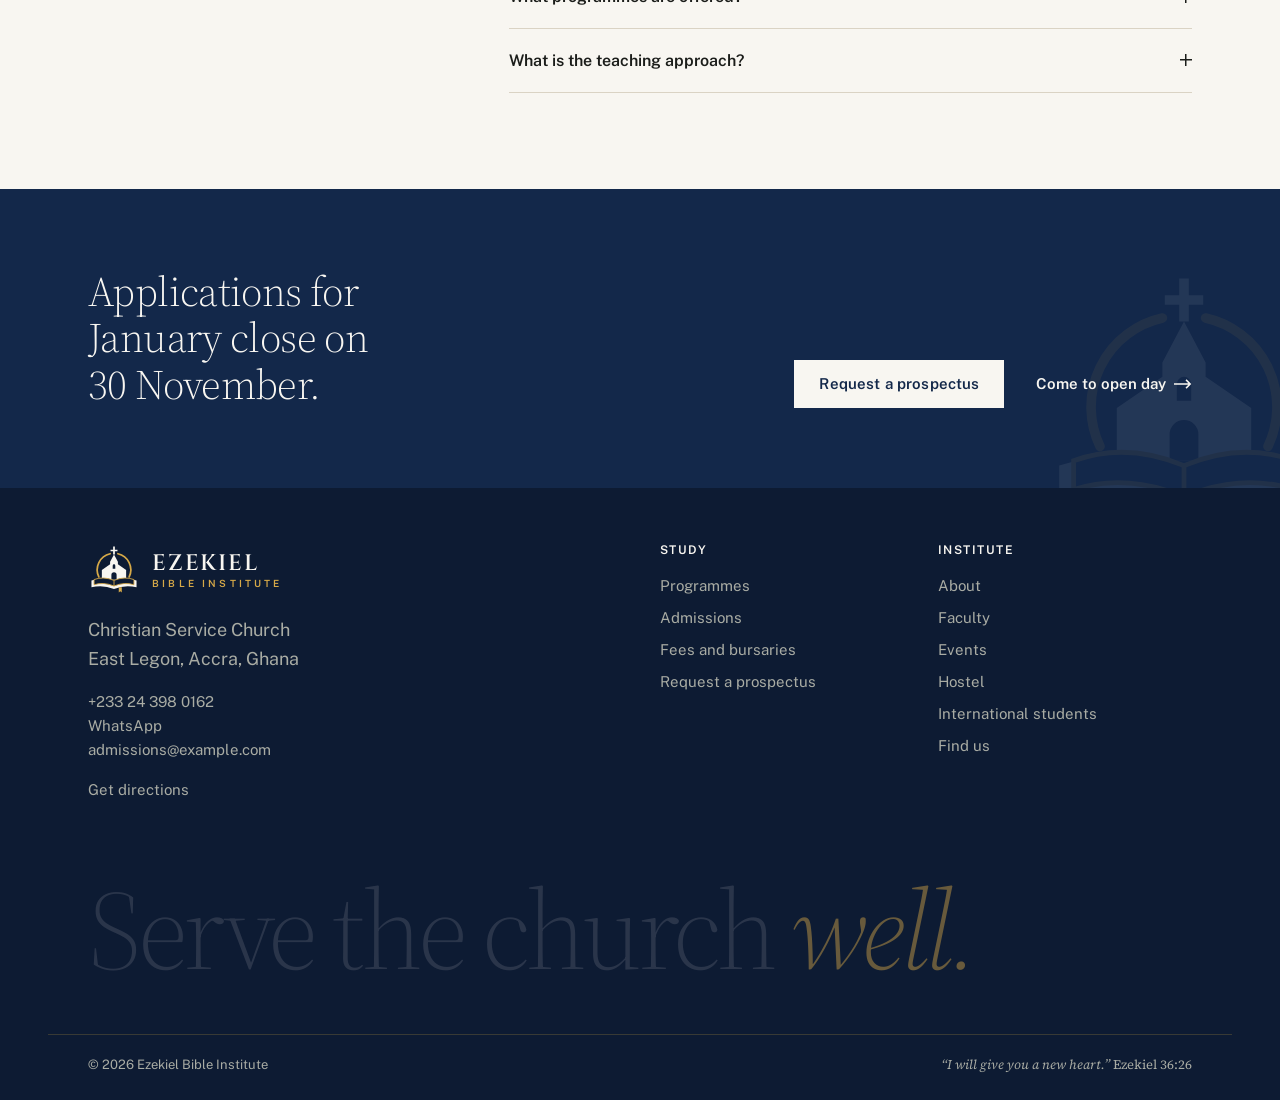
==== commit d0410ab1: "Add the admissions phone number and WhatsApp links +233 24 398 0162 replaces the placeholder in the " ====
--- a/index.html
+++ b/index.html
@@ -32,7 +32,7 @@
   <link rel="stylesheet" href="https://fonts.googleapis.com/css2?family=Source+Serif+4:ital,opsz,wght@0,8..60,300;0,8..60,400;0,8..60,600;1,8..60,300;1,8..60,400&family=Cinzel:wght@500;600&family=Public+Sans:wght@400;500;600&display=swap">
   <link rel="stylesheet" href="/styles.css">
   <script src="/main.js" defer></script>
-  <script type="application/ld+json">{"@context":"https://schema.org","@type":["CollegeOrUniversity","EducationalOrganization"],"@id":"https://ezekiel-bible-school.vercel.app/#org","name":"Ezekiel Bible Institute","alternateName":["EBI","Ezekiel Bible School"],"url":"https://ezekiel-bible-school.vercel.app/","logo":"https://ezekiel-bible-school.vercel.app/icon-512.png","image":"https://ezekiel-bible-school.vercel.app/og-image.jpg","description":"Ezekiel Bible Institute is an evangelical, interdenominational Bible school in East Legon, Accra, Ghana. It offers six levels of study in Bible, theology and ministry, from a Certificate in Christian Foundations to a PhD, with hostel accommodation. Ghanaian and international students are welcome.","slogan":"Study Scripture closely. Serve the church well.","disambiguatingDescription":"Ezekiel Bible Institute exists to form men and women who know Christ, understand Scripture, embody Christian character, serve according to their calling, build healthy churches, develop others, and faithfully advance the mission of Christ.","foundingDate":"2001","address":{"@type":"PostalAddress","streetAddress":"Christian Service Church","addressLocality":"East Legon, Accra","addressRegion":"Greater Accra","addressCountry":"GH"},"hasMap":"https://www.google.com/maps/search/?api=1&query=Christian%20Service%20Church%2C%20East%20Legon%2C%20Accra%2C%20Ghana","telephone":"+233 00 000 0000","email":"admissions@example.com","knowsLanguage":"en","areaServed":[{"@type":"Country","name":"Ghana"},{"@type":"Place","name":"West Africa"},{"@type":"Place","name":"Worldwide (online)"}],"amenityFeature":[{"@type":"LocationFeatureSpecification","name":"Student hostel","value":true},{"@type":"LocationFeatureSpecification","name":"Library","value":true},{"@type":"LocationFeatureSpecification","name":"Wi-Fi","value":true}],"openingHoursSpecification":[{"@type":"OpeningHoursSpecification","dayOfWeek":["Monday","Tuesday","Wednesday","Thursday","Friday"],"opens":"08:00","closes":"16:30"}]}</script>
+  <script type="application/ld+json">{"@context":"https://schema.org","@type":["CollegeOrUniversity","EducationalOrganization"],"@id":"https://ezekiel-bible-school.vercel.app/#org","name":"Ezekiel Bible Institute","alternateName":["EBI","Ezekiel Bible School"],"url":"https://ezekiel-bible-school.vercel.app/","logo":"https://ezekiel-bible-school.vercel.app/icon-512.png","image":"https://ezekiel-bible-school.vercel.app/og-image.jpg","description":"Ezekiel Bible Institute is an evangelical, interdenominational Bible school in East Legon, Accra, Ghana. It offers six levels of study in Bible, theology and ministry, from a Certificate in Christian Foundations to a PhD, with hostel accommodation. Ghanaian and international students are welcome.","slogan":"Study Scripture closely. Serve the church well.","disambiguatingDescription":"Ezekiel Bible Institute exists to form men and women who know Christ, understand Scripture, embody Christian character, serve according to their calling, build healthy churches, develop others, and faithfully advance the mission of Christ.","foundingDate":"2001","address":{"@type":"PostalAddress","streetAddress":"Christian Service Church","addressLocality":"East Legon, Accra","addressRegion":"Greater Accra","addressCountry":"GH"},"hasMap":"https://www.google.com/maps/search/?api=1&query=Christian%20Service%20Church%2C%20East%20Legon%2C%20Accra%2C%20Ghana","telephone":"+233 24 398 0162","email":"admissions@example.com","contactPoint":[{"@type":"ContactPoint","contactType":"admissions","telephone":"+233 24 398 0162","availableLanguage":["English"],"areaServed":["GH","Worldwide"]}],"knowsLanguage":"en","areaServed":[{"@type":"Country","name":"Ghana"},{"@type":"Place","name":"West Africa"},{"@type":"Place","name":"Worldwide (online)"}],"amenityFeature":[{"@type":"LocationFeatureSpecification","name":"Student hostel","value":true},{"@type":"LocationFeatureSpecification","name":"Library","value":true},{"@type":"LocationFeatureSpecification","name":"Wi-Fi","value":true}],"openingHoursSpecification":[{"@type":"OpeningHoursSpecification","dayOfWeek":["Monday","Tuesday","Wednesday","Thursday","Friday"],"opens":"08:00","closes":"16:30"}]}</script>
   <script type="application/ld+json">{"@context":"https://schema.org","@type":"WebSite","@id":"https://ezekiel-bible-school.vercel.app/#website","url":"https://ezekiel-bible-school.vercel.app/","name":"Ezekiel Bible Institute","inLanguage":"en-GH","publisher":{"@id":"https://ezekiel-bible-school.vercel.app/#org"}}</script>
   <script type="application/ld+json">{"@context":"https://schema.org","@type":"FAQPage","mainEntity":[{"@type":"Question","name":"Where is Ezekiel Bible Institute located?","acceptedAnswer":{"@type":"Answer","text":"Ezekiel Bible Institute meets at Christian Service Church in East Legon, Accra, in the Greater Accra Region of Ghana. Online students can study from anywhere in the world."}},{"@type":"Question","name":"Does Ezekiel Bible Institute accept international students?","acceptedAnswer":{"@type":"Answer","text":"Yes. Students from outside Ghana are welcome on every programme, on campus in Accra or online. We issue admission letters for visa applications and can arrange airport pickup from Kotoka International Airport."}},{"@type":"Question","name":"Is there hostel accommodation?","acceptedAnswer":{"@type":"Answer","text":"Yes. The institute runs a student hostel on site in East Legon, with furnished shared rooms, Wi-Fi, study space and security. Rooms are open to Ghanaian and international students."}},{"@type":"Question","name":"What programmes are offered?","acceptedAnswer":{"@type":"Answer","text":"Six levels of study: a Certificate in Christian Foundations, a Diploma in Christian Ministry & Biblical Studies, a Bachelor of Theology / Christian Ministry, a Master of Theology / Christian Ministry, a Doctor of Ministry (DMin) and a PhD in Biblical & Theological Studies."}},{"@type":"Question","name":"What is the teaching approach?","acceptedAnswer":{"@type":"Answer","text":"Ezekiel Bible Institute aims for formation, not just information. Every programme develops four dimensions: knowledge, character, competence and calling, and includes supervised ministry practice."}}]}</script>
   <script type="application/ld+json">{"@context":"https://schema.org","@type":"Event","name":"Open day, Ezekiel Bible Institute","description":"Sit in on a class, have lunch with students and meet the faculty.","startDate":"2026-11-07T10:00:00+00:00","endDate":"2026-11-07T15:00:00+00:00","eventStatus":"https://schema.org/EventScheduled","organizer":{"@id":"https://ezekiel-bible-school.vercel.app/#org"},"isAccessibleForFree":true,"eventAttendanceMode":"https://schema.org/OfflineEventAttendanceMode","location":{"@type":"Place","name":"Christian Service Church, East Legon, Accra, Ghana","address":{"@type":"PostalAddress","streetAddress":"Christian Service Church","addressLocality":"East Legon, Accra","addressRegion":"Greater Accra","addressCountry":"GH"}}}</script>
@@ -103,7 +103,8 @@
       <div class="menu__foot">
         <p class="menu__intake">January 2027 intake<br><span>Applications close 30 November</span></p>
         <p class="menu__contact">
-          <a href="tel:+233000000000">+233 00 000 0000</a>
+          <a href="tel:+233243980162">+233 24 398 0162</a>
+          <a href="https://wa.me/233243980162?text=Hello%2C%20I%27d%20like%20to%20know%20more%20about%20Ezekiel%20Bible%20Institute." rel="noopener">Chat on WhatsApp</a>
           <a href="mailto:admissions@example.com">admissions@example.com</a>
         </p>
       </div>
@@ -315,7 +316,8 @@
           <dl class="location__facts">
             <div><dt>From Kotoka Airport</dt><dd>A short drive</dd></div>
             <div><dt>Office hours</dt><dd>Mon – Fri, 08:00 – 16:30 GMT</dd></div>
-            <div><dt>Phone</dt><dd><a href="tel:+233000000000">+233 00 000 0000</a></dd></div>
+            <div><dt>Call</dt><dd><a href="tel:+233243980162">+233 24 398 0162</a></dd></div>
+            <div><dt>WhatsApp</dt><dd><a href="https://wa.me/233243980162?text=Hello%2C%20I%27d%20like%20to%20know%20more%20about%20Ezekiel%20Bible%20Institute." rel="noopener">Send a message</a></dd></div>
           </dl>
           <div class="location__actions">
             <a class="button" href="https://www.google.com/maps/search/?api=1&query=Christian%20Service%20Church%2C%20East%20Legon%2C%20Accra%2C%20Ghana" rel="noopener">Get directions</a>
@@ -378,7 +380,7 @@
           <span class="logo__word">Ezekiel<span>Bible Institute</span></span>
         </a>
         <address>Christian Service Church<br>East Legon, Accra, Ghana</address>
-        <p><a href="tel:+233000000000">+233 00 000 0000</a><br><a href="mailto:admissions@example.com">admissions@example.com</a></p>
+        <p><a href="tel:+233243980162">+233 24 398 0162</a><br><a href="https://wa.me/233243980162?text=Hello%2C%20I%27d%20like%20to%20know%20more%20about%20Ezekiel%20Bible%20Institute." rel="noopener">WhatsApp</a><br><a href="mailto:admissions@example.com">admissions@example.com</a></p>
         <p><a href="https://www.google.com/maps/search/?api=1&query=Christian%20Service%20Church%2C%20East%20Legon%2C%20Accra%2C%20Ghana" rel="noopener">Get directions</a></p>
       </div>
       <nav class="footer__nav" aria-label="Footer">
--- a/styles.css
+++ b/styles.css
@@ -1753,3 +1753,8 @@
   color: var(--paper);
 }
 .profile__actions { display: flex; flex-wrap: wrap; align-items: center; gap: 1.25rem 2rem; margin-top: 2.5rem; }
+
+/* WhatsApp button */
+.button--whatsapp { gap: 0.6rem; margin-bottom: 1rem; background: #1f8f4e; border-color: #1f8f4e; }
+.button--whatsapp:hover { background: #187640; border-color: #187640; }
+.button--whatsapp svg { width: 1.2rem; height: 1.2rem; fill: currentColor; }
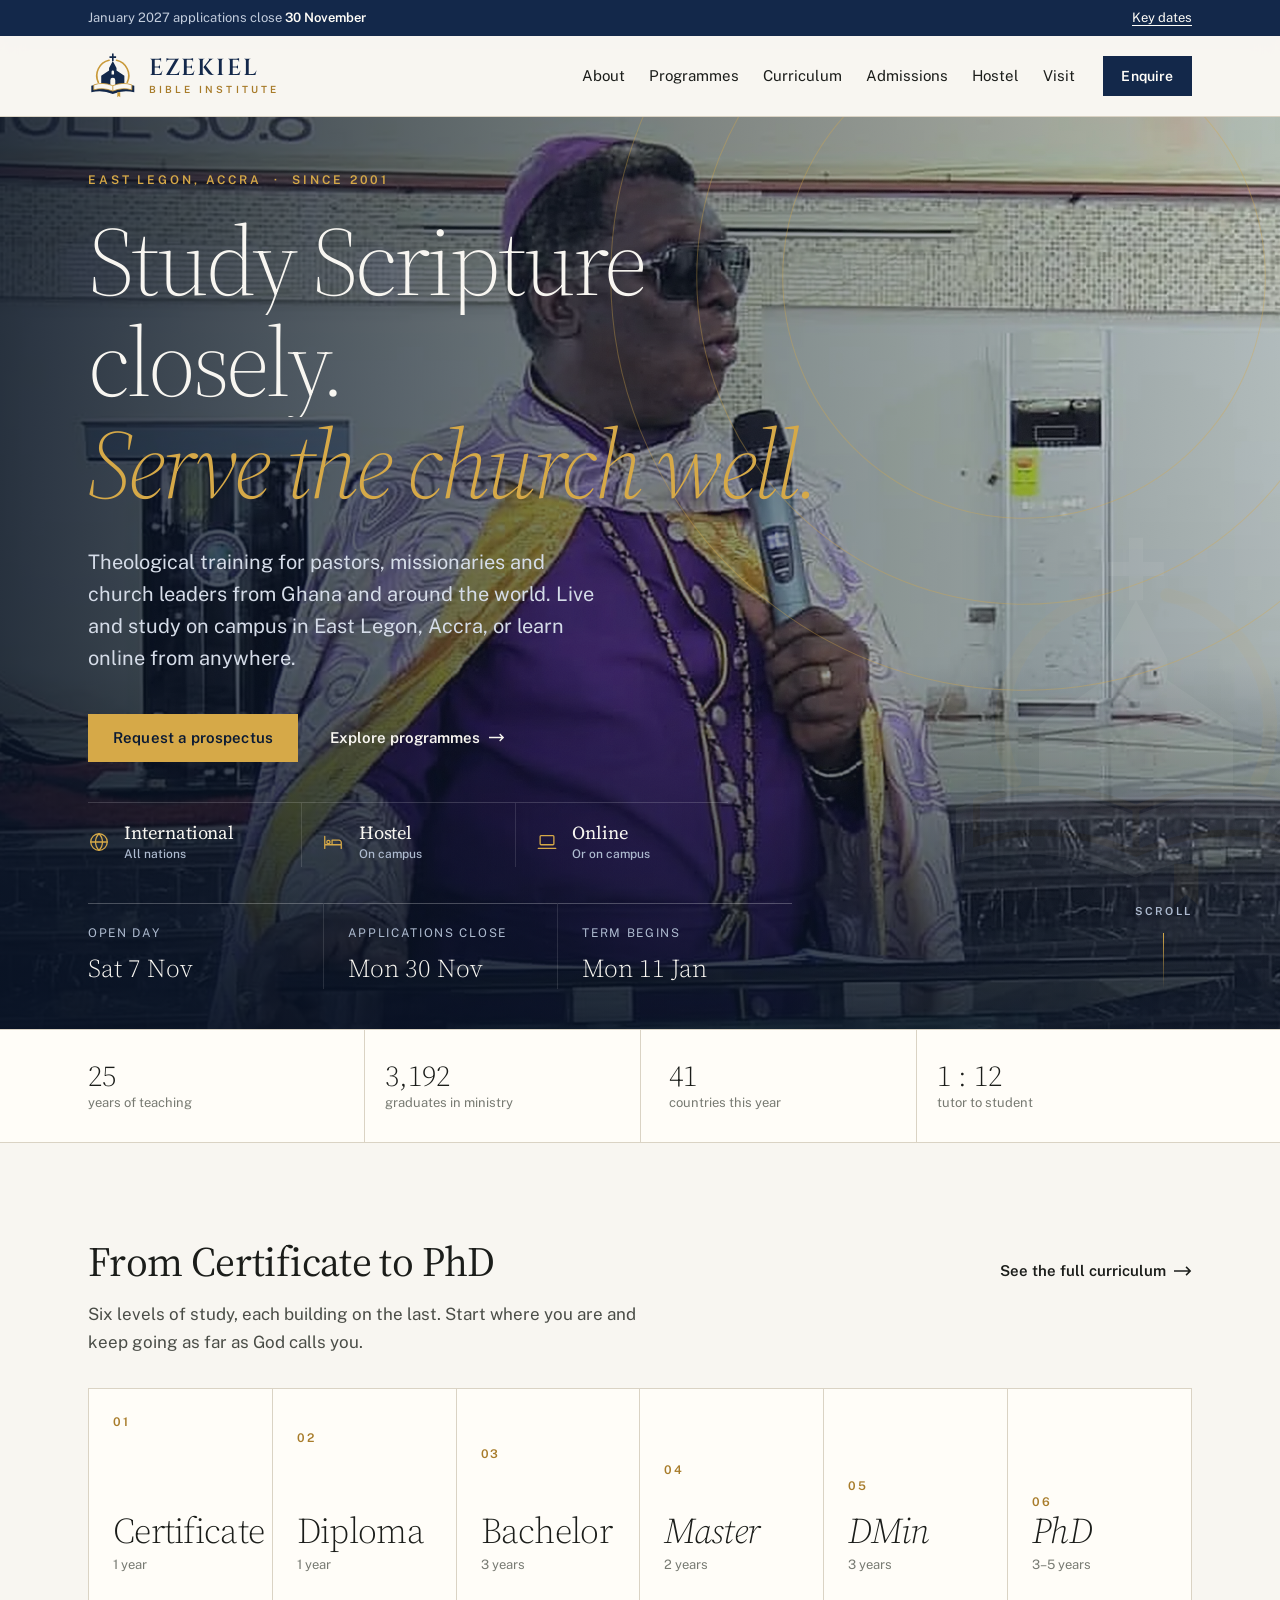
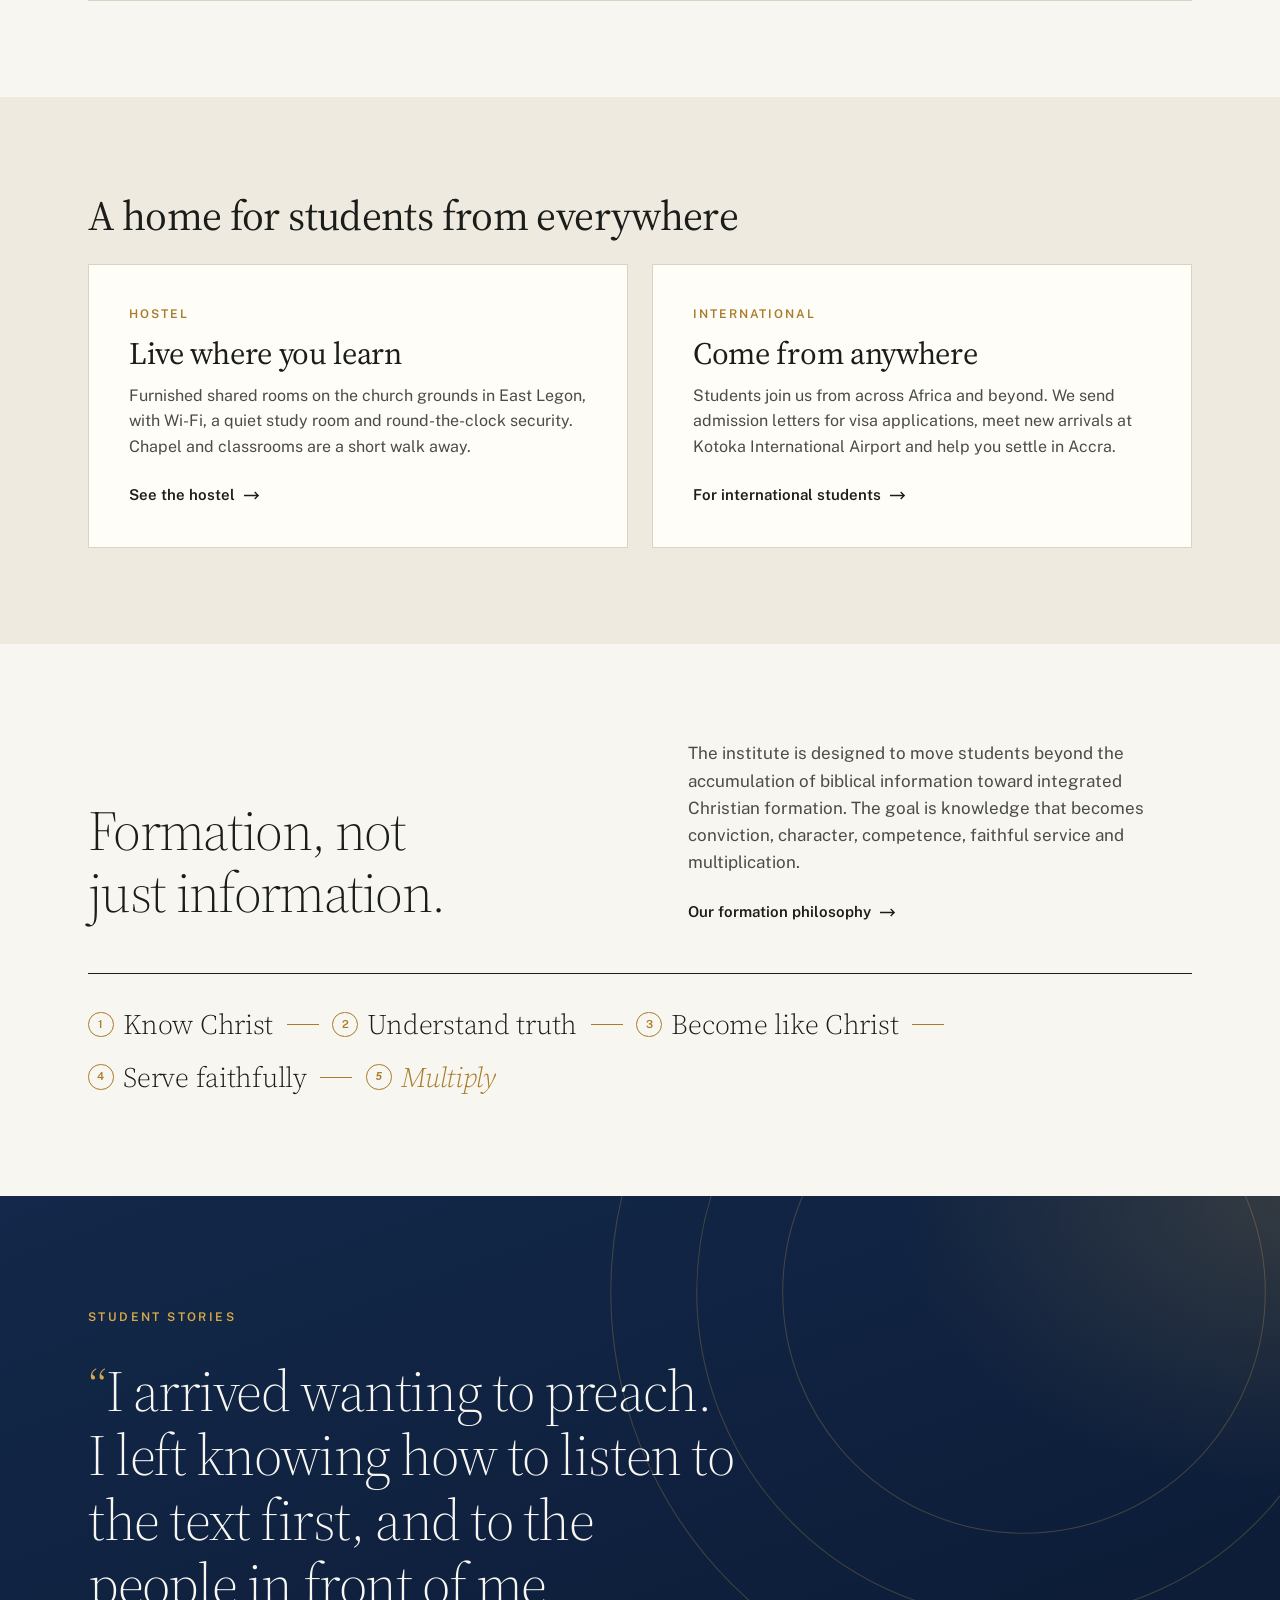
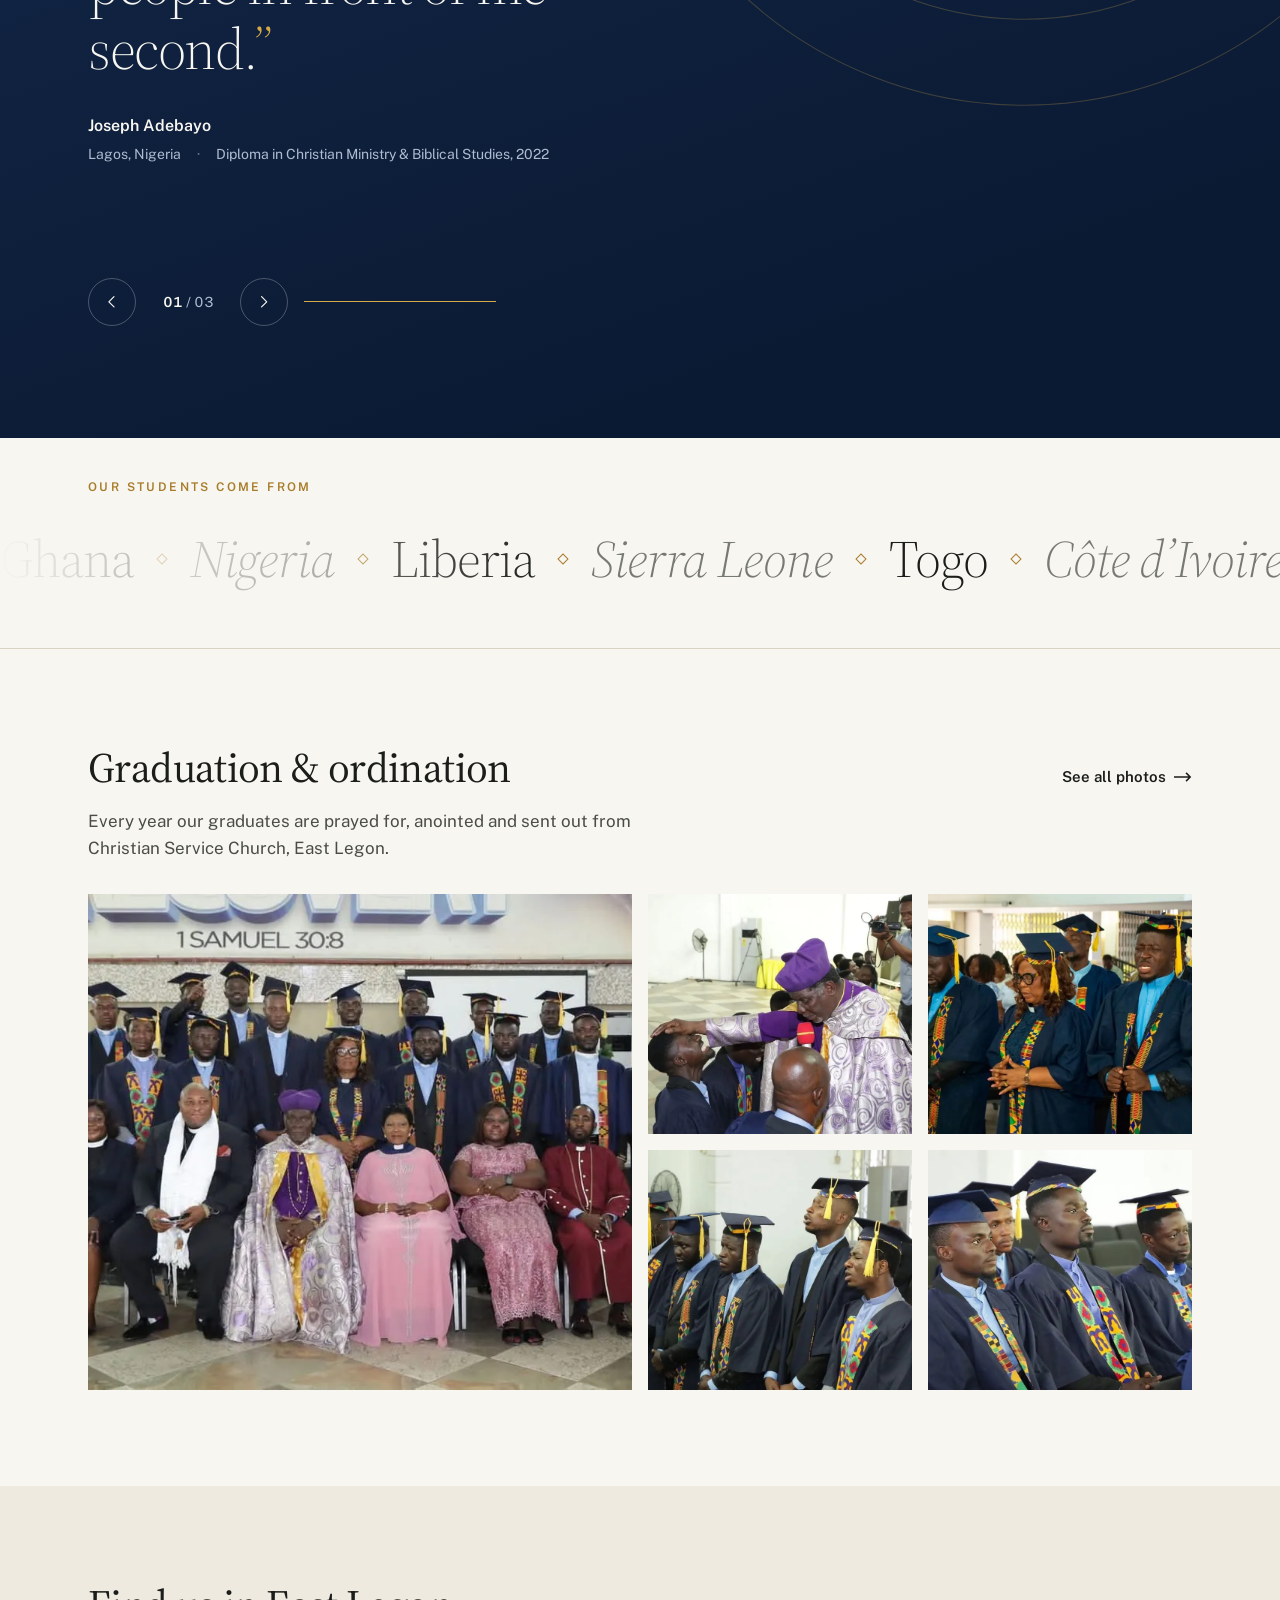
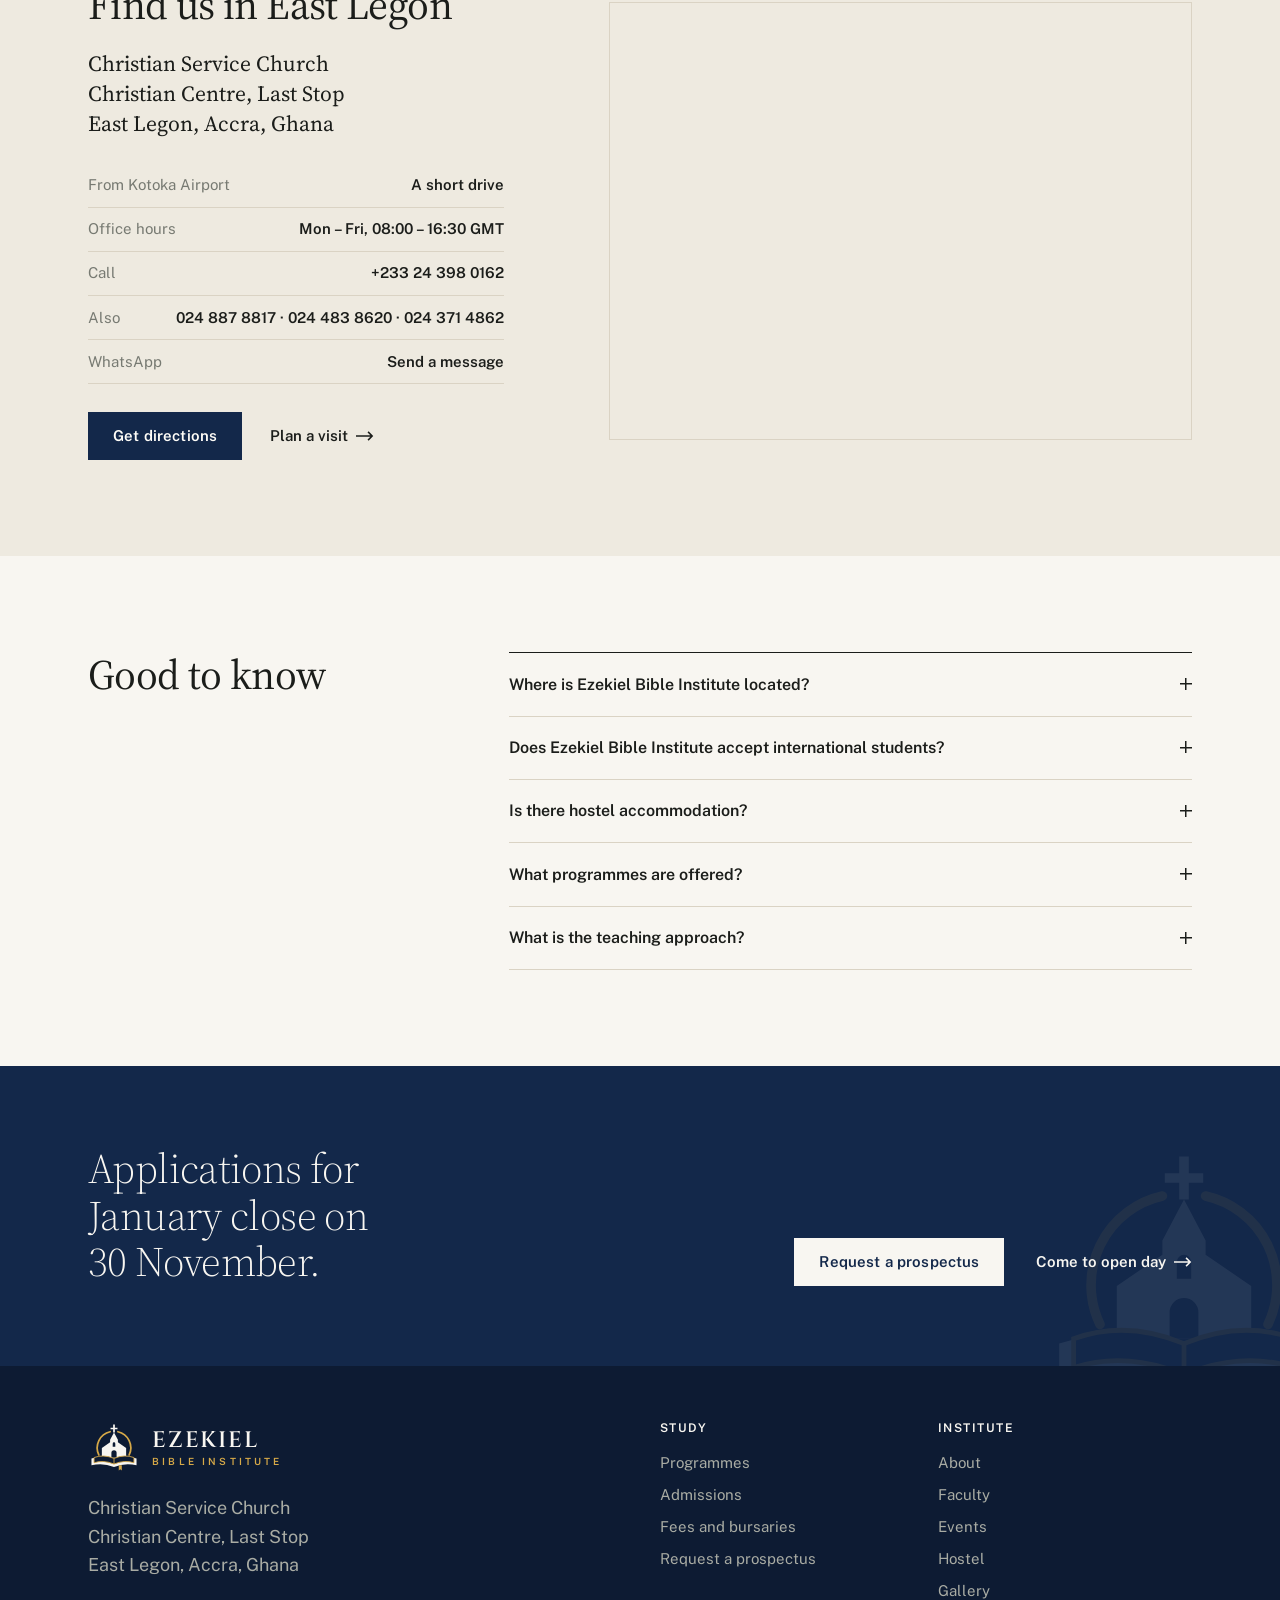
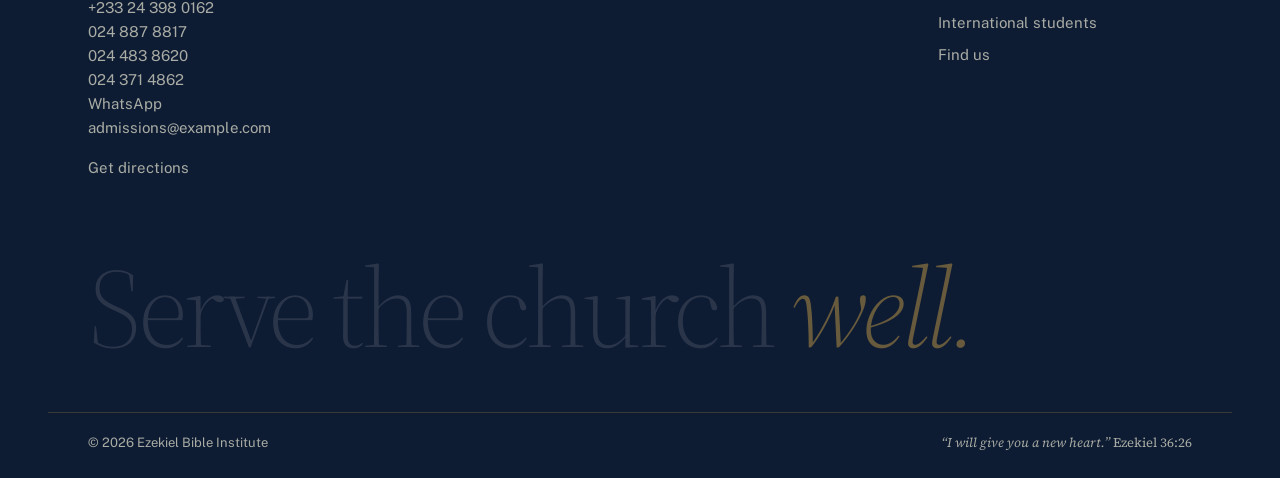
==== commit 65834cc9: "Add event photography and the full venue details Hero cross-fades through photos from graduation and" ====
--- a/index.html
+++ b/index.html
@@ -32,12 +32,12 @@
   <link rel="stylesheet" href="https://fonts.googleapis.com/css2?family=Source+Serif+4:ital,opsz,wght@0,8..60,300;0,8..60,400;0,8..60,600;1,8..60,300;1,8..60,400&family=Cinzel:wght@500;600&family=Public+Sans:wght@400;500;600&display=swap">
   <link rel="stylesheet" href="/styles.css">
   <script src="/main.js" defer></script>
-  <script type="application/ld+json">{"@context":"https://schema.org","@type":["CollegeOrUniversity","EducationalOrganization"],"@id":"https://ezekiel-bible-school.vercel.app/#org","name":"Ezekiel Bible Institute","alternateName":["EBI","Ezekiel Bible School"],"url":"https://ezekiel-bible-school.vercel.app/","logo":"https://ezekiel-bible-school.vercel.app/icon-512.png","image":"https://ezekiel-bible-school.vercel.app/og-image.jpg","description":"Ezekiel Bible Institute is an evangelical, interdenominational Bible school in East Legon, Accra, Ghana. It offers six levels of study in Bible, theology and ministry, from a Certificate in Christian Foundations to a PhD, with hostel accommodation. Ghanaian and international students are welcome.","slogan":"Study Scripture closely. Serve the church well.","disambiguatingDescription":"Ezekiel Bible Institute exists to form men and women who know Christ, understand Scripture, embody Christian character, serve according to their calling, build healthy churches, develop others, and faithfully advance the mission of Christ.","foundingDate":"2001","address":{"@type":"PostalAddress","streetAddress":"Christian Service Church","addressLocality":"East Legon, Accra","addressRegion":"Greater Accra","addressCountry":"GH"},"hasMap":"https://www.google.com/maps/search/?api=1&query=Christian%20Service%20Church%2C%20East%20Legon%2C%20Accra%2C%20Ghana","telephone":"+233 24 398 0162","email":"admissions@example.com","contactPoint":[{"@type":"ContactPoint","contactType":"admissions","telephone":"+233 24 398 0162","availableLanguage":["English"],"areaServed":["GH","Worldwide"]}],"knowsLanguage":"en","areaServed":[{"@type":"Country","name":"Ghana"},{"@type":"Place","name":"West Africa"},{"@type":"Place","name":"Worldwide (online)"}],"amenityFeature":[{"@type":"LocationFeatureSpecification","name":"Student hostel","value":true},{"@type":"LocationFeatureSpecification","name":"Library","value":true},{"@type":"LocationFeatureSpecification","name":"Wi-Fi","value":true}],"openingHoursSpecification":[{"@type":"OpeningHoursSpecification","dayOfWeek":["Monday","Tuesday","Wednesday","Thursday","Friday"],"opens":"08:00","closes":"16:30"}]}</script>
+  <script type="application/ld+json">{"@context":"https://schema.org","@type":["CollegeOrUniversity","EducationalOrganization"],"@id":"https://ezekiel-bible-school.vercel.app/#org","name":"Ezekiel Bible Institute","alternateName":["EBI","Ezekiel Bible School"],"url":"https://ezekiel-bible-school.vercel.app/","logo":"https://ezekiel-bible-school.vercel.app/icon-512.png","image":"https://ezekiel-bible-school.vercel.app/og-image.jpg","description":"Ezekiel Bible Institute is an evangelical, interdenominational Bible school in East Legon, Accra, Ghana. It offers six levels of study in Bible, theology and ministry, from a Certificate in Christian Foundations to a PhD, with hostel accommodation. Ghanaian and international students are welcome.","slogan":"Study Scripture closely. Serve the church well.","disambiguatingDescription":"Ezekiel Bible Institute exists to form men and women who know Christ, understand Scripture, embody Christian character, serve according to their calling, build healthy churches, develop others, and faithfully advance the mission of Christ.","foundingDate":"2001","address":{"@type":"PostalAddress","streetAddress":"Christian Service Church, Christian Centre, Last Stop","addressLocality":"East Legon, Accra","addressRegion":"Greater Accra","addressCountry":"GH"},"hasMap":"https://www.google.com/maps/search/?api=1&query=Christian%20Service%20Church%2C%20Christian%20Centre%2C%20Last%20Stop%2C%20East%20Legon%2C%20Accra%2C%20Ghana","telephone":["+233 24 398 0162","+233248878817","+233244838620","+233243714862"],"email":"admissions@example.com","contactPoint":[{"@type":"ContactPoint","contactType":"admissions","telephone":"+233 24 398 0162","availableLanguage":["English"],"areaServed":["GH","Worldwide"]}],"knowsLanguage":"en","areaServed":[{"@type":"Country","name":"Ghana"},{"@type":"Place","name":"West Africa"},{"@type":"Place","name":"Worldwide (online)"}],"amenityFeature":[{"@type":"LocationFeatureSpecification","name":"Student hostel","value":true},{"@type":"LocationFeatureSpecification","name":"Library","value":true},{"@type":"LocationFeatureSpecification","name":"Wi-Fi","value":true}],"openingHoursSpecification":[{"@type":"OpeningHoursSpecification","dayOfWeek":["Monday","Tuesday","Wednesday","Thursday","Friday"],"opens":"08:00","closes":"16:30"}]}</script>
   <script type="application/ld+json">{"@context":"https://schema.org","@type":"WebSite","@id":"https://ezekiel-bible-school.vercel.app/#website","url":"https://ezekiel-bible-school.vercel.app/","name":"Ezekiel Bible Institute","inLanguage":"en-GH","publisher":{"@id":"https://ezekiel-bible-school.vercel.app/#org"}}</script>
   <script type="application/ld+json">{"@context":"https://schema.org","@type":"FAQPage","mainEntity":[{"@type":"Question","name":"Where is Ezekiel Bible Institute located?","acceptedAnswer":{"@type":"Answer","text":"Ezekiel Bible Institute meets at Christian Service Church in East Legon, Accra, in the Greater Accra Region of Ghana. Online students can study from anywhere in the world."}},{"@type":"Question","name":"Does Ezekiel Bible Institute accept international students?","acceptedAnswer":{"@type":"Answer","text":"Yes. Students from outside Ghana are welcome on every programme, on campus in Accra or online. We issue admission letters for visa applications and can arrange airport pickup from Kotoka International Airport."}},{"@type":"Question","name":"Is there hostel accommodation?","acceptedAnswer":{"@type":"Answer","text":"Yes. The institute runs a student hostel on site in East Legon, with furnished shared rooms, Wi-Fi, study space and security. Rooms are open to Ghanaian and international students."}},{"@type":"Question","name":"What programmes are offered?","acceptedAnswer":{"@type":"Answer","text":"Six levels of study: a Certificate in Christian Foundations, a Diploma in Christian Ministry & Biblical Studies, a Bachelor of Theology / Christian Ministry, a Master of Theology / Christian Ministry, a Doctor of Ministry (DMin) and a PhD in Biblical & Theological Studies."}},{"@type":"Question","name":"What is the teaching approach?","acceptedAnswer":{"@type":"Answer","text":"Ezekiel Bible Institute aims for formation, not just information. Every programme develops four dimensions: knowledge, character, competence and calling, and includes supervised ministry practice."}}]}</script>
-  <script type="application/ld+json">{"@context":"https://schema.org","@type":"Event","name":"Open day, Ezekiel Bible Institute","description":"Sit in on a class, have lunch with students and meet the faculty.","startDate":"2026-11-07T10:00:00+00:00","endDate":"2026-11-07T15:00:00+00:00","eventStatus":"https://schema.org/EventScheduled","organizer":{"@id":"https://ezekiel-bible-school.vercel.app/#org"},"isAccessibleForFree":true,"eventAttendanceMode":"https://schema.org/OfflineEventAttendanceMode","location":{"@type":"Place","name":"Christian Service Church, East Legon, Accra, Ghana","address":{"@type":"PostalAddress","streetAddress":"Christian Service Church","addressLocality":"East Legon, Accra","addressRegion":"Greater Accra","addressCountry":"GH"}}}</script>
+  <script type="application/ld+json">{"@context":"https://schema.org","@type":"Event","name":"Open day, Ezekiel Bible Institute","description":"Sit in on a class, have lunch with students and meet the faculty.","startDate":"2026-11-07T10:00:00+00:00","endDate":"2026-11-07T15:00:00+00:00","eventStatus":"https://schema.org/EventScheduled","organizer":{"@id":"https://ezekiel-bible-school.vercel.app/#org"},"isAccessibleForFree":true,"eventAttendanceMode":"https://schema.org/OfflineEventAttendanceMode","location":{"@type":"Place","name":"Christian Service Church, Christian Centre, Last Stop, East Legon, Accra, Ghana","address":{"@type":"PostalAddress","streetAddress":"Christian Service Church, Christian Centre, Last Stop","addressLocality":"East Legon, Accra","addressRegion":"Greater Accra","addressCountry":"GH"}}}</script>
   <script type="application/ld+json">{"@context":"https://schema.org","@type":"Event","name":"Online information evening, Ezekiel Bible Institute","description":"For anyone considering online study, in Ghana or abroad. On Zoom.","startDate":"2026-11-21T18:00:00+00:00","endDate":"2026-11-21T19:00:00+00:00","eventStatus":"https://schema.org/EventScheduled","organizer":{"@id":"https://ezekiel-bible-school.vercel.app/#org"},"isAccessibleForFree":true,"eventAttendanceMode":"https://schema.org/OnlineEventAttendanceMode","location":{"@type":"VirtualLocation","url":"https://ezekiel-bible-school.vercel.app/enquire"}}</script>
-  <script type="application/ld+json">{"@context":"https://schema.org","@type":"Event","name":"Graduation service, Ezekiel Bible Institute","description":"The class of 2026 is commissioned. Families and churches welcome.","startDate":"2026-12-05T15:00:00+00:00","endDate":"2026-12-05T17:00:00+00:00","eventStatus":"https://schema.org/EventScheduled","organizer":{"@id":"https://ezekiel-bible-school.vercel.app/#org"},"isAccessibleForFree":true,"eventAttendanceMode":"https://schema.org/OfflineEventAttendanceMode","location":{"@type":"Place","name":"Christian Service Church, East Legon, Accra, Ghana","address":{"@type":"PostalAddress","streetAddress":"Christian Service Church","addressLocality":"East Legon, Accra","addressRegion":"Greater Accra","addressCountry":"GH"}}}</script>
+  <script type="application/ld+json">{"@context":"https://schema.org","@type":"Event","name":"Graduation service, Ezekiel Bible Institute","description":"The class of 2026 is commissioned. Families and churches welcome.","startDate":"2026-12-05T15:00:00+00:00","endDate":"2026-12-05T17:00:00+00:00","eventStatus":"https://schema.org/EventScheduled","organizer":{"@id":"https://ezekiel-bible-school.vercel.app/#org"},"isAccessibleForFree":true,"eventAttendanceMode":"https://schema.org/OfflineEventAttendanceMode","location":{"@type":"Place","name":"Christian Service Church, Christian Centre, Last Stop, East Legon, Accra, Ghana","address":{"@type":"PostalAddress","streetAddress":"Christian Service Church, Christian Centre, Last Stop","addressLocality":"East Legon, Accra","addressRegion":"Greater Accra","addressCountry":"GH"}}}</script>
 </head>
 <body>
   <svg width="0" height="0" style="position:absolute" aria-hidden="true">
@@ -97,7 +97,8 @@
           <li style="--i: 4"><a href="/admissions">Admissions</a></li>
           <li style="--i: 5"><a href="/hostel">Hostel</a></li>
           <li style="--i: 6"><a href="/visit">Visit</a></li>
-          <li style="--i: 7"><a href="/enquire">Enquire</a></li>
+          <li style="--i: 7"><a href="/gallery">Gallery</a></li>
+          <li style="--i: 8"><a href="/enquire">Enquire</a></li>
         </ul>
       </nav>
       <div class="menu__foot">
@@ -114,10 +115,19 @@
   <main id="main">
     <section class="hero" aria-labelledby="hero-title">
       <div class="hero__media" aria-hidden="true">
-
+        <div class="hero__slide is-active" style="background-image: url(/img/photos/hero-bishop-wide.webp)"></div>
+        <div class="hero__slide" style="background-image: url(/img/photos/procession.webp)"></div>
+        <div class="hero__slide" style="background-image: url(/img/photos/graduates-in-prayer.webp)"></div>
+        <div class="hero__slide" style="background-image: url(/img/photos/worship.webp)"></div>
+        <div class="hero__slide" style="background-image: url(/img/photos/altar-prayer.webp)"></div>
+        <div class="hero__slide" style="background-image: url(/img/photos/graduating-class.webp)"></div>
         <svg class="hero__mark"><use href="#mark"/></svg>
         <svg class="hero__rings" viewBox="0 0 600 600"><circle cx="300" cy="300" r="298"/><circle cx="300" cy="300" r="236"/><circle cx="300" cy="300" r="174"/></svg>
       </div>
+
+      <figure class="hero__portrait">
+        <img src="/img/photos/hero-bishop.webp" alt="Speaking at the graduation and ordination service, Christian Service Church, East Legon" width="1440" height="1080" fetchpriority="high">
+      </figure>
 
       <div class="wrap hero__body">
         <p class="hero__kicker">East Legon, Accra <span aria-hidden="true">·</span> Since 2001</p>
@@ -304,28 +314,42 @@
     </section>
 
 
+    <section class="section" aria-labelledby="life-title">
+      <div class="wrap">
+        <div class="section-head">
+          <h2 id="life-title">Graduation &amp; ordination</h2>
+          <a class="link-arrow" href="/gallery">See all photos</a>
+        </div>
+        <p class="section-lede">Every year our graduates are prayed for, anointed and sent out from Christian Service Church, East Legon.</p>
+        <div class="mosaic">
+          <figure class="photo mosaic__1"><a href="/gallery"><img src="/img/photos/graduating-class.webp" alt="The graduating class with the leadership" loading="lazy" decoding="async"></a><figcaption>The graduating class with the leadership</figcaption></figure>
+          <figure class="photo mosaic__2"><a href="/gallery"><img src="/img/photos/laying-on-of-hands.webp" alt="Prayer and laying on of hands" loading="lazy" decoding="async"></a><figcaption>Prayer and laying on of hands</figcaption></figure>
+          <figure class="photo mosaic__3"><a href="/gallery"><img src="/img/photos/graduates-in-prayer.webp" alt="Graduates in prayer" loading="lazy" decoding="async"></a><figcaption>Graduates in prayer</figcaption></figure>
+          <figure class="photo mosaic__4"><a href="/gallery"><img src="/img/photos/worship.webp" alt="Worship during the service" loading="lazy" decoding="async"></a><figcaption>Worship during the service</figcaption></figure>
+          <figure class="photo mosaic__5"><a href="/gallery"><img src="/img/photos/graduates-seated.webp" alt="Graduates during the service" loading="lazy" decoding="async"></a><figcaption>Graduates during the service</figcaption></figure>
+        </div>
+      </div>
+    </section>
+
     <section class="section section--tint location" id="location" aria-labelledby="location-title">
       <div class="wrap location__grid">
         <div>
           <h2 id="location-title">Find us in East Legon</h2>
-          <address class="location__address">
-            Christian Service Church<br>
-            East Legon, Accra<br>
-            Greater Accra Region, Ghana
-          </address>
+          <address class="location__address">Christian Service Church<br>Christian Centre, Last Stop<br>East Legon, Accra, Ghana</address>
           <dl class="location__facts">
             <div><dt>From Kotoka Airport</dt><dd>A short drive</dd></div>
             <div><dt>Office hours</dt><dd>Mon – Fri, 08:00 – 16:30 GMT</dd></div>
             <div><dt>Call</dt><dd><a href="tel:+233243980162">+233 24 398 0162</a></dd></div>
+            <div><dt>Also</dt><dd><a href="tel:+233248878817">024 887 8817</a> · <a href="tel:+233244838620">024 483 8620</a> · <a href="tel:+233243714862">024 371 4862</a></dd></div>
             <div><dt>WhatsApp</dt><dd><a href="https://wa.me/233243980162?text=Hello%2C%20I%27d%20like%20to%20know%20more%20about%20Ezekiel%20Bible%20Institute." rel="noopener">Send a message</a></dd></div>
           </dl>
           <div class="location__actions">
-            <a class="button" href="https://www.google.com/maps/search/?api=1&query=Christian%20Service%20Church%2C%20East%20Legon%2C%20Accra%2C%20Ghana" rel="noopener">Get directions</a>
+            <a class="button" href="https://www.google.com/maps/search/?api=1&query=Christian%20Service%20Church%2C%20Christian%20Centre%2C%20Last%20Stop%2C%20East%20Legon%2C%20Accra%2C%20Ghana" rel="noopener">Get directions</a>
             <a class="link-arrow" href="/visit">Plan a visit</a>
           </div>
         </div>
         <div class="map">
-          <iframe src="https://maps.google.com/maps?q=Christian%20Service%20Church%2C%20East%20Legon%2C%20Accra%2C%20Ghana&z=15&output=embed" title="Map showing Christian Service Church, East Legon, Accra" loading="lazy" referrerpolicy="no-referrer-when-downgrade" allowfullscreen></iframe>
+          <iframe src="https://maps.google.com/maps?q=Christian%20Service%20Church%2C%20Christian%20Centre%2C%20Last%20Stop%2C%20East%20Legon%2C%20Accra%2C%20Ghana&z=15&output=embed" title="Map showing Christian Service Church, East Legon, Accra" loading="lazy" referrerpolicy="no-referrer-when-downgrade" allowfullscreen></iframe>
         </div>
       </div>
     </section>
@@ -379,9 +403,9 @@
           <svg class="logo__mark" aria-hidden="true"><use href="#mark"/></svg>
           <span class="logo__word">Ezekiel<span>Bible Institute</span></span>
         </a>
-        <address>Christian Service Church<br>East Legon, Accra, Ghana</address>
-        <p><a href="tel:+233243980162">+233 24 398 0162</a><br><a href="https://wa.me/233243980162?text=Hello%2C%20I%27d%20like%20to%20know%20more%20about%20Ezekiel%20Bible%20Institute." rel="noopener">WhatsApp</a><br><a href="mailto:admissions@example.com">admissions@example.com</a></p>
-        <p><a href="https://www.google.com/maps/search/?api=1&query=Christian%20Service%20Church%2C%20East%20Legon%2C%20Accra%2C%20Ghana" rel="noopener">Get directions</a></p>
+        <address>Christian Service Church<br>Christian Centre, Last Stop<br>East Legon, Accra, Ghana</address>
+        <p><a href="tel:+233243980162">+233 24 398 0162</a><br><a href="tel:+233248878817">024 887 8817</a><br><a href="tel:+233244838620">024 483 8620</a><br><a href="tel:+233243714862">024 371 4862</a><br><a href="https://wa.me/233243980162?text=Hello%2C%20I%27d%20like%20to%20know%20more%20about%20Ezekiel%20Bible%20Institute." rel="noopener">WhatsApp</a><br><a href="mailto:admissions@example.com">admissions@example.com</a></p>
+        <p><a href="https://www.google.com/maps/search/?api=1&query=Christian%20Service%20Church%2C%20Christian%20Centre%2C%20Last%20Stop%2C%20East%20Legon%2C%20Accra%2C%20Ghana" rel="noopener">Get directions</a></p>
       </div>
       <nav class="footer__nav" aria-label="Footer">
         <div>
@@ -400,6 +424,7 @@
             <li><a href="/about#faculty">Faculty</a></li>
             <li><a href="/visit">Events</a></li>
             <li><a href="/hostel">Hostel</a></li>
+            <li><a href="/gallery">Gallery</a></li>
             <li><a href="/admissions#international">International students</a></li>
             <li><a href="/visit#find-us">Find us</a></li>
           </ul>
--- a/styles.css
+++ b/styles.css
@@ -1758,3 +1758,118 @@
 .button--whatsapp { gap: 0.6rem; margin-bottom: 1rem; background: #1f8f4e; border-color: #1f8f4e; }
 .button--whatsapp:hover { background: #187640; border-color: #187640; }
 .button--whatsapp svg { width: 1.2rem; height: 1.2rem; fill: currentColor; }
+
+/* Page heads with a photo */
+.page-head--photo { background: #0b1a33; }
+.page-head__photo {
+  position: absolute;
+  inset: 0;
+  z-index: -2;
+  background-position: center 30%;
+  background-size: cover;
+}
+.page-head--photo::before {
+  content: "";
+  position: absolute;
+  inset: 0;
+  z-index: -1;
+  background:
+    linear-gradient(90deg, rgb(10 24 48 / 0.92) 0%, rgb(10 24 48 / 0.7) 55%, rgb(10 24 48 / 0.45) 100%),
+    linear-gradient(0deg, rgb(10 24 48 / 0.6), transparent 60%);
+}
+
+/* Photos */
+.photo { margin: 0; }
+.photo a { display: block; overflow: hidden; background: var(--paper-2); }
+.photo img {
+  display: block;
+  width: 100%;
+  height: 100%;
+  object-fit: cover;
+  transition: transform 0.8s var(--ease-out);
+}
+.photo a:hover img { transform: scale(1.04); }
+.photo figcaption { margin-top: 0.6rem; font-size: 0.8125rem; color: var(--ink-3); }
+.photo--wide { margin-top: 3rem; }
+.photo--wide a { aspect-ratio: 3 / 2; }
+@media (min-width: 56em) { .photo--wide a { aspect-ratio: 21 / 9; } }
+
+/* Home mosaic */
+.mosaic { display: grid; grid-template-columns: repeat(2, 1fr); gap: 0.75rem; }
+.mosaic .photo a { aspect-ratio: 1; }
+.mosaic .photo figcaption { display: none; }
+.mosaic .mosaic__1 { grid-column: span 2; }
+.mosaic .mosaic__1 a { aspect-ratio: 3 / 2; }
+@media (min-width: 56em) {
+  .mosaic { grid-template-columns: repeat(4, 1fr); grid-template-rows: repeat(2, 15rem); gap: 1rem; }
+  .mosaic .photo a { aspect-ratio: auto; height: 100%; }
+  .mosaic .photo { height: 100%; }
+  .mosaic .mosaic__1 { grid-column: span 2; grid-row: span 2; }
+  .mosaic .mosaic__1 a { aspect-ratio: auto; }
+}
+
+/* Gallery */
+.gallery { columns: 1; column-gap: 1rem; }
+.gallery .photo { break-inside: avoid; margin-bottom: 1.5rem; }
+@media (min-width: 40em) { .gallery { columns: 2; } }
+@media (min-width: 64em) { .gallery { columns: 3; column-gap: 1.5rem; } }
+
+/* Lightbox */
+.lightbox {
+  width: 100vw;
+  max-width: none;
+  height: 100dvh;
+  max-height: none;
+  margin: 0;
+  padding: 0;
+  border: 0;
+  background: rgb(6 14 28 / 0.96);
+  color: var(--paper);
+}
+.lightbox[open] { display: grid; place-items: center; }
+.lightbox::backdrop { background: rgb(6 14 28 / 0.8); }
+.lightbox img { max-width: min(92vw, 1100px); max-height: 78dvh; object-fit: contain; }
+.lightbox__caption { position: absolute; bottom: 1.5rem; left: 0; right: 0; margin: 0; text-align: center; font-size: 0.9375rem; color: #c3cddd; }
+.lightbox__close, .lightbox__nav {
+  position: absolute;
+  display: grid;
+  place-items: center;
+  width: 3rem;
+  height: 3rem;
+  border: 1px solid rgb(255 255 255 / 0.25);
+  border-radius: 50%;
+  background: rgb(255 255 255 / 0.06);
+  color: var(--paper);
+  font-size: 1.75rem;
+  line-height: 1;
+  cursor: pointer;
+}
+.lightbox__close { top: 1.25rem; right: 1.25rem; }
+.lightbox__prev { left: 1rem; top: 50%; transform: translateY(-50%); }
+.lightbox__next { right: 1rem; top: 50%; transform: translateY(-50%); }
+.lightbox__close:hover, .lightbox__nav:hover { background: var(--gold-bright); color: #0b1a33; border-color: var(--gold-bright); }
+
+.phones { font-weight: 600; }
+.phones a { text-decoration: none; white-space: nowrap; }
+
+/* Phone hero: a sharp photo block instead of a stretched background */
+.hero__portrait { display: none; margin: 0; }
+@media (max-width: 47.99em) {
+  .hero { min-height: 0; }
+  .hero__slide { display: none; }
+  .hero__portrait {
+    display: block;
+    position: relative;
+    aspect-ratio: 4 / 3;
+    overflow: hidden;
+  }
+  .hero__portrait img { display: block; width: 100%; height: 100%; object-fit: cover; object-position: 50% 30%; }
+  .hero__portrait::after {
+    content: "";
+    position: absolute;
+    inset: auto 0 0 0;
+    height: 45%;
+    background: linear-gradient(0deg, #0b1a33, transparent);
+  }
+  .hero__body { padding-top: 1.75rem; }
+}
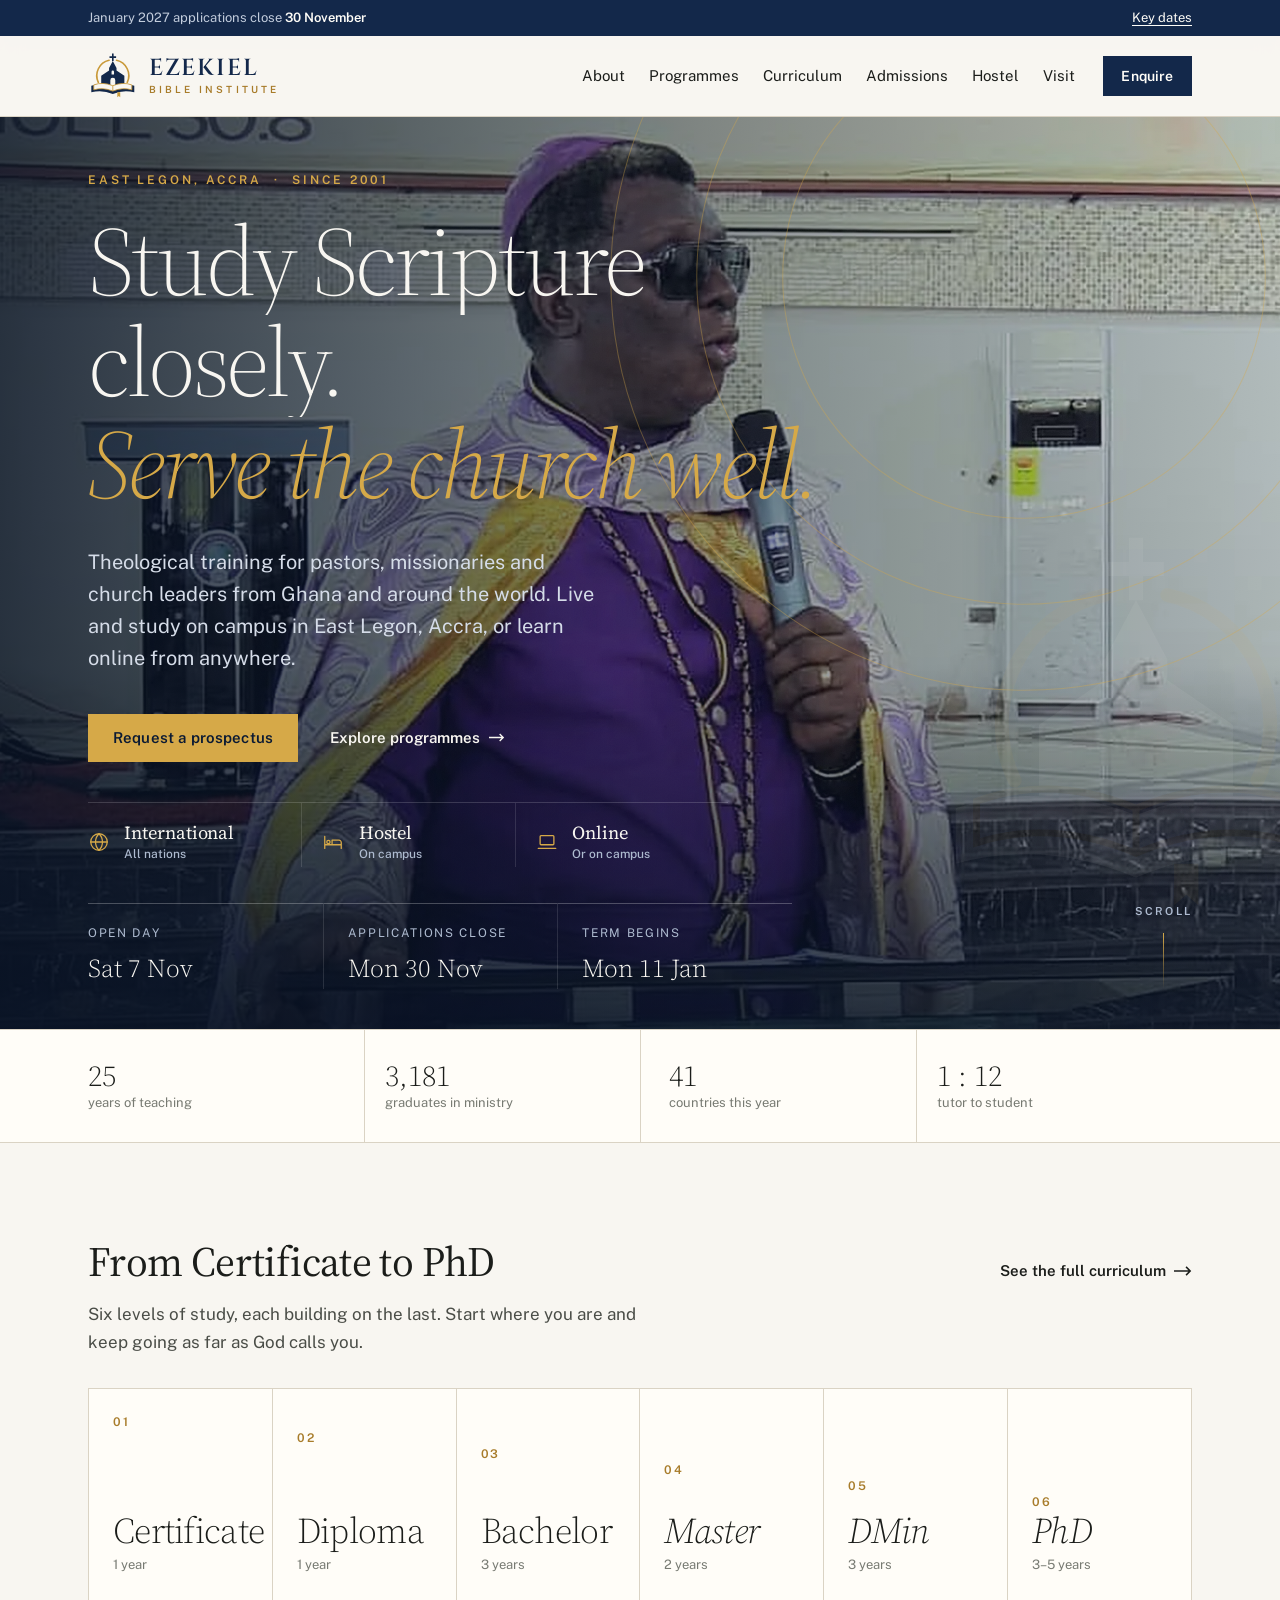
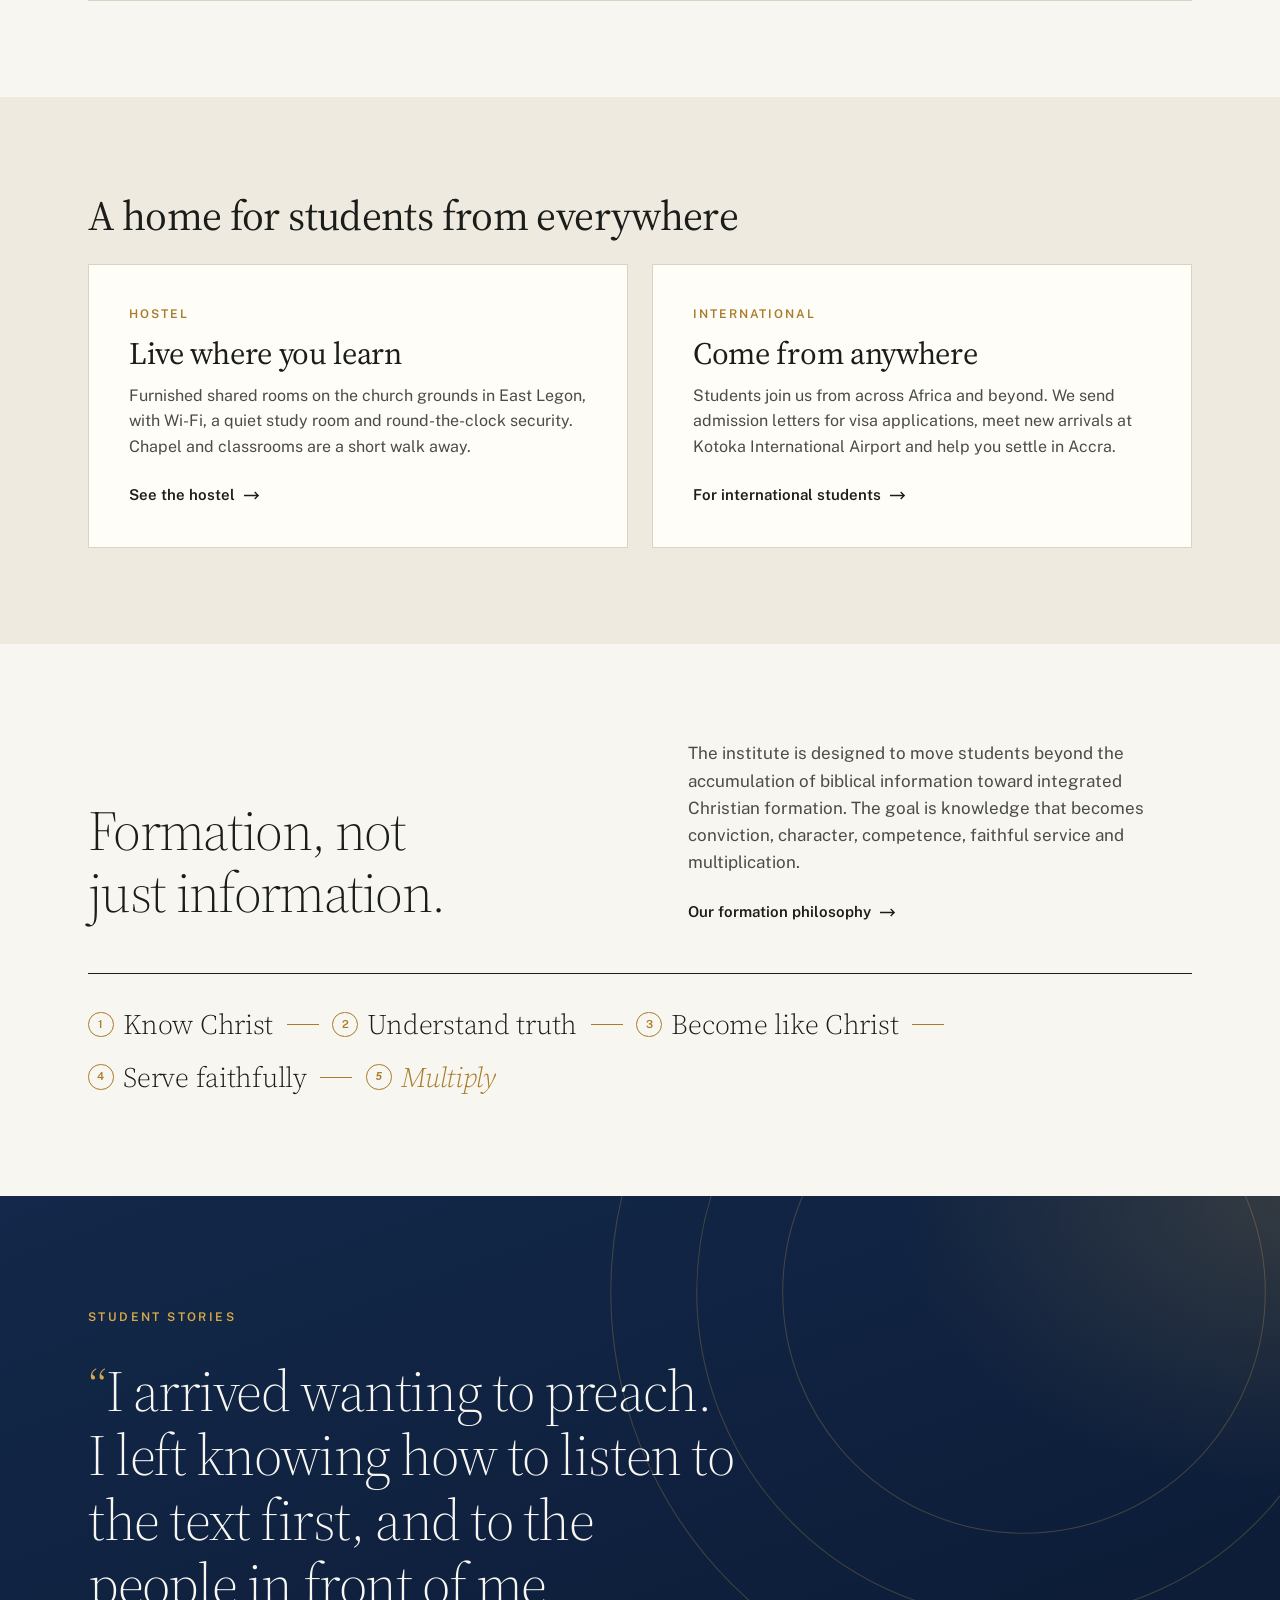
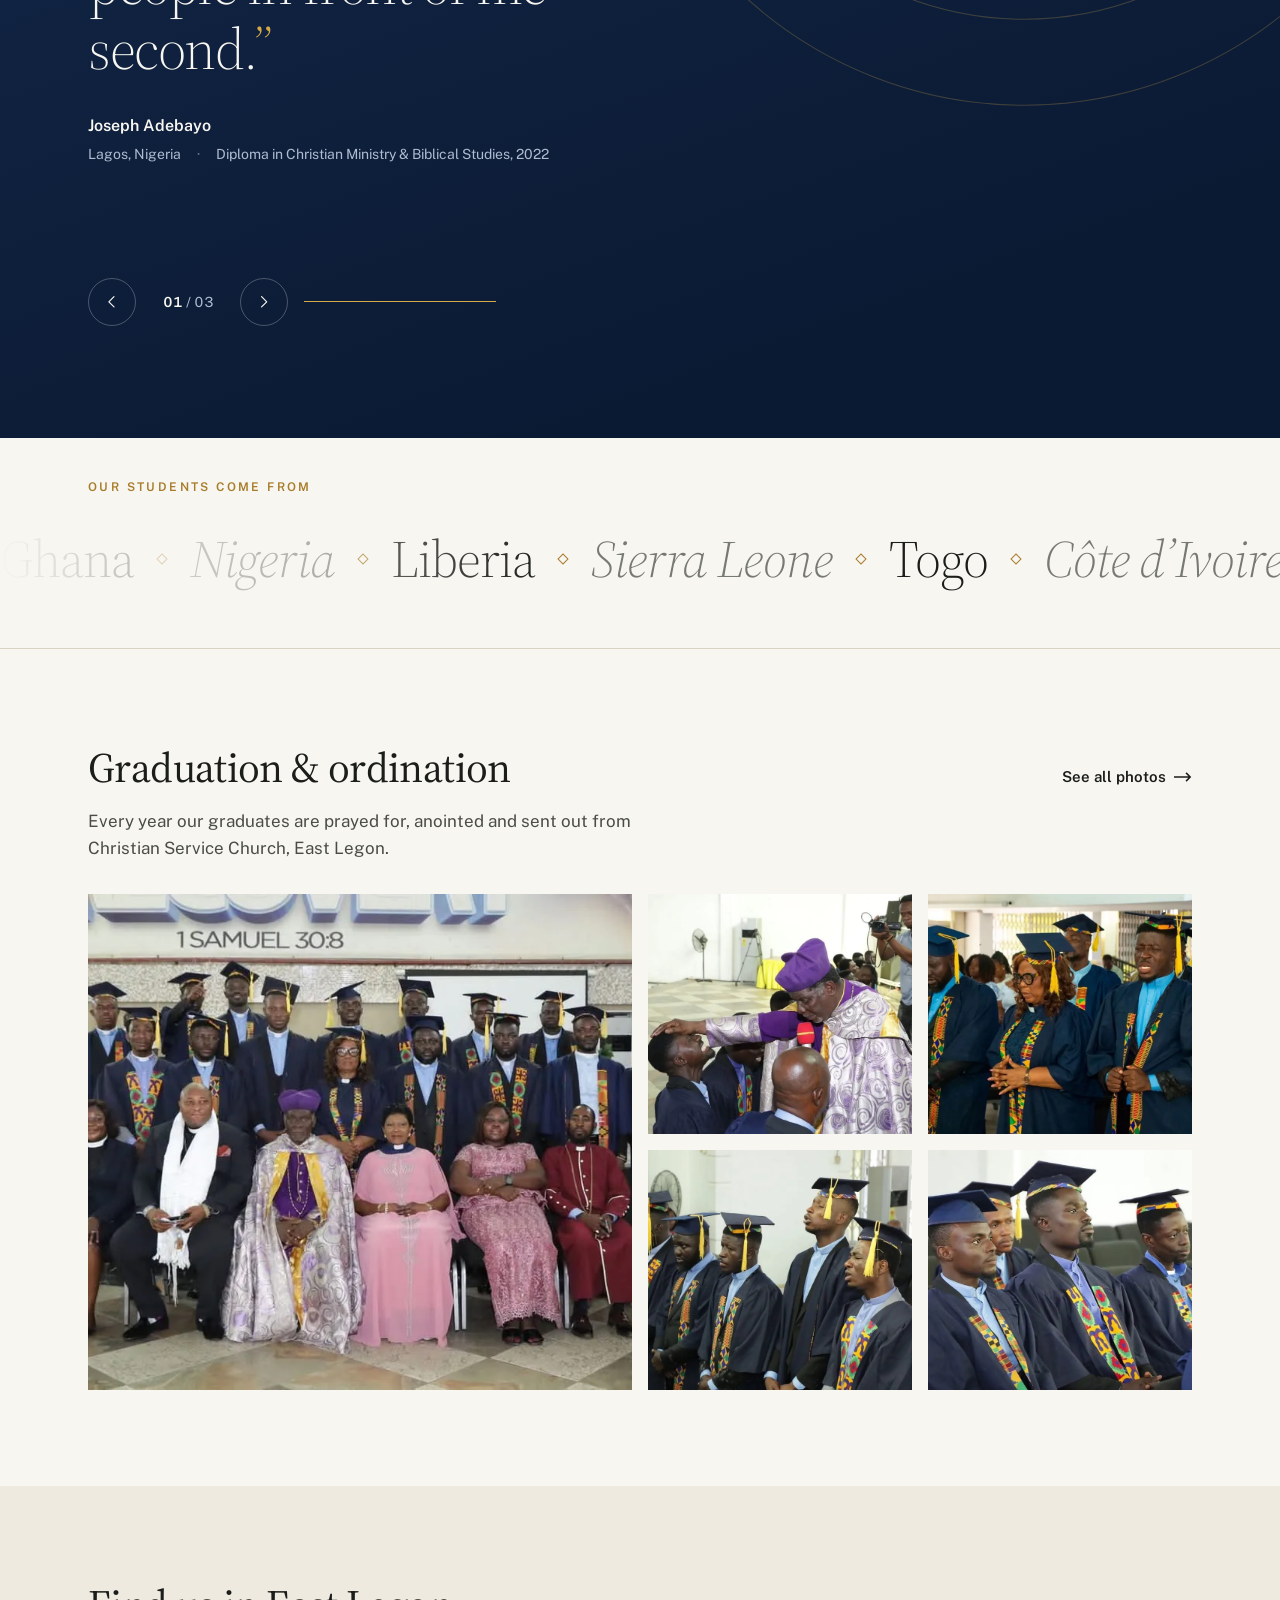
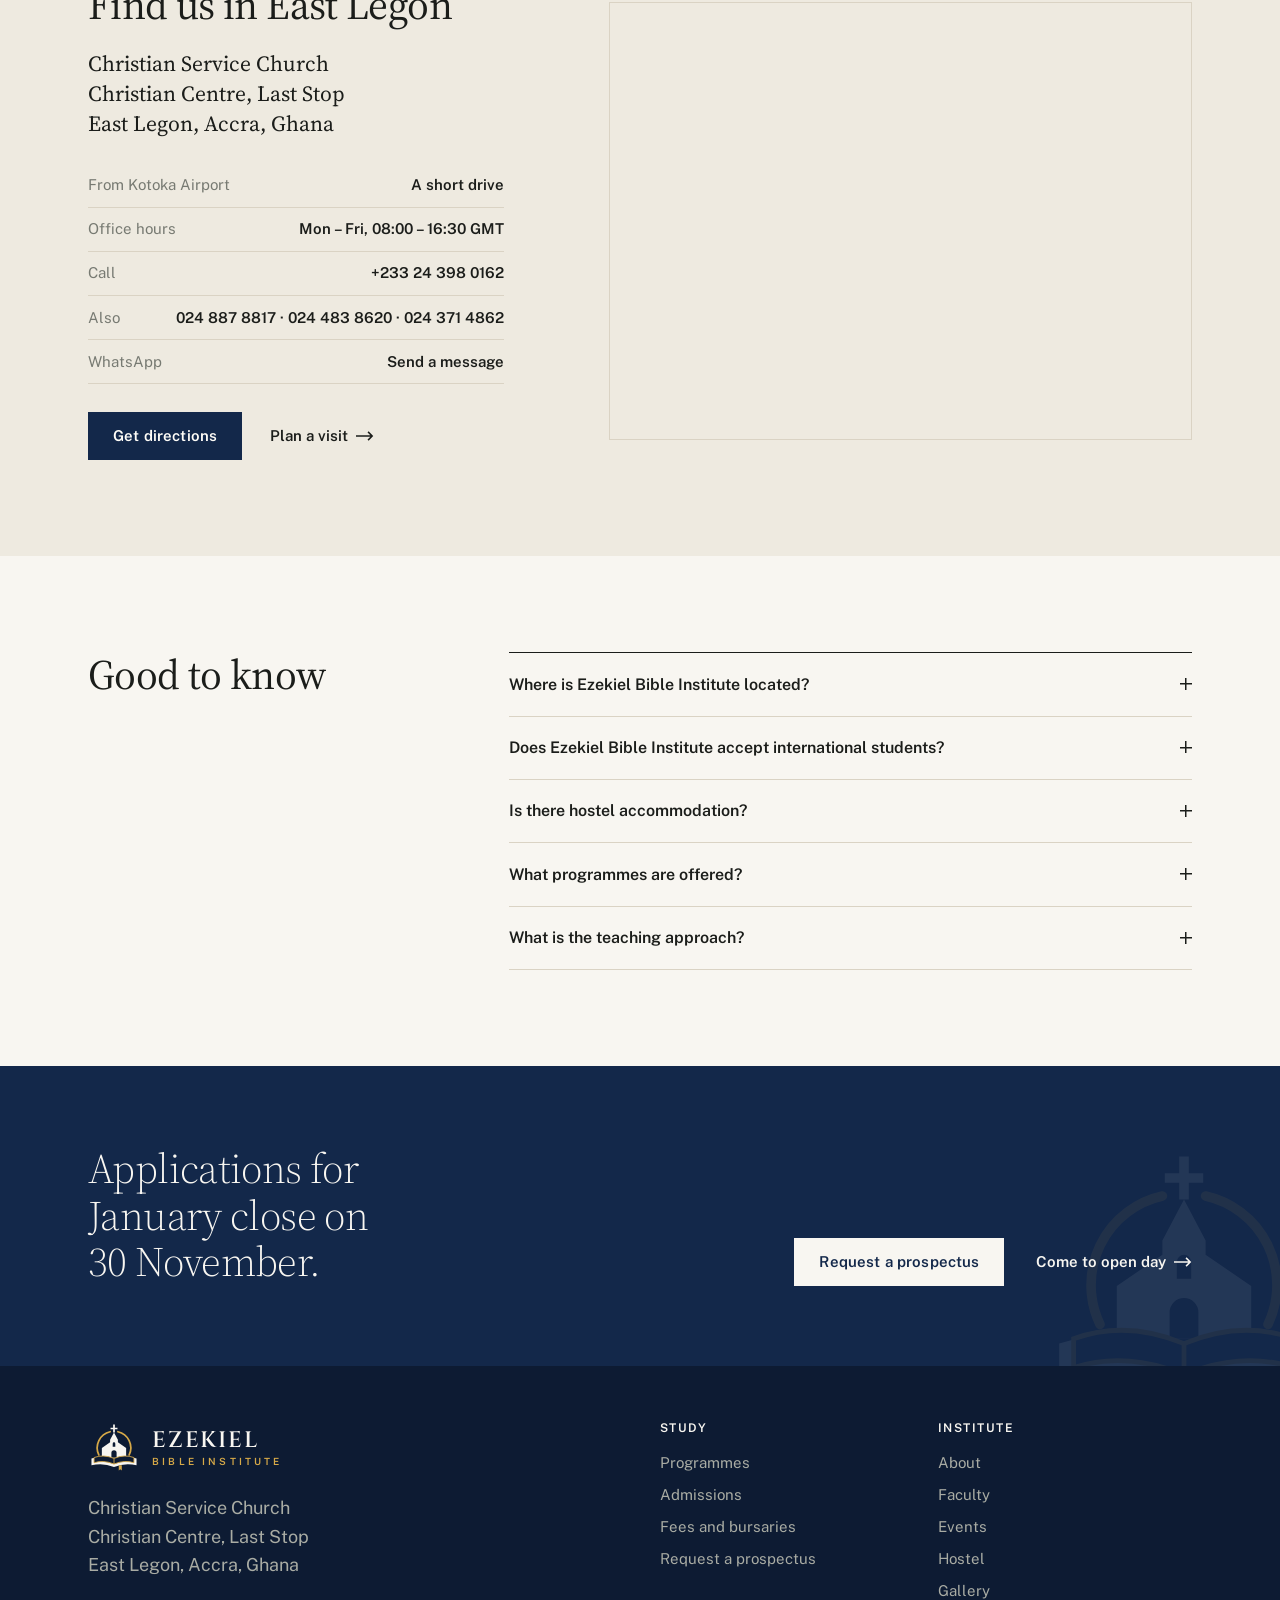
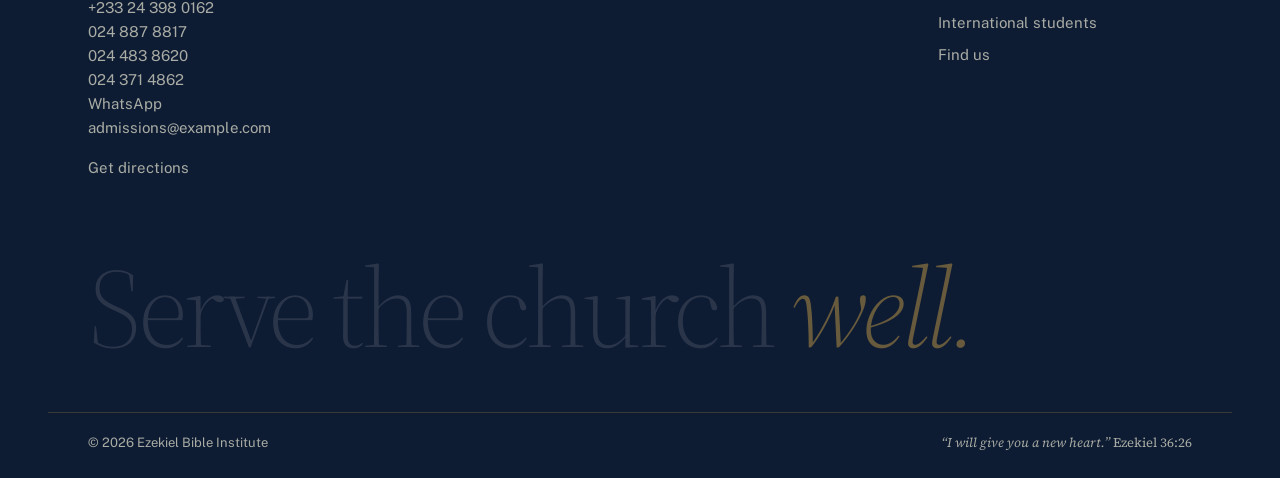
==== commit aadb999b: "Put the bishop photo behind the phone hero On phones the hero is one piece again: a sharpened portra" ====
--- a/index.html
+++ b/index.html
@@ -125,8 +125,8 @@
         <svg class="hero__rings" viewBox="0 0 600 600"><circle cx="300" cy="300" r="298"/><circle cx="300" cy="300" r="236"/><circle cx="300" cy="300" r="174"/></svg>
       </div>
 
-      <figure class="hero__portrait">
-        <img src="/img/photos/hero-bishop.webp" alt="Speaking at the graduation and ordination service, Christian Service Church, East Legon" width="1440" height="1080" fetchpriority="high">
+      <figure class="hero__portrait" aria-hidden="true">
+        <img src="/img/photos/hero-bishop-portrait.webp" alt="" width="1080" height="1440" fetchpriority="high">
       </figure>
 
       <div class="wrap hero__body">
--- a/styles.css
+++ b/styles.css
@@ -1852,24 +1852,40 @@
 .phones { font-weight: 600; }
 .phones a { text-decoration: none; white-space: nowrap; }
 
-/* Phone hero: a sharp photo block instead of a stretched background */
+/* Phone hero: sharp portrait photo behind the text */
 .hero__portrait { display: none; margin: 0; }
 @media (max-width: 47.99em) {
-  .hero { min-height: 0; }
+  .hero { min-height: calc(100svh - var(--header-h) - 2.25rem); background: #0b1a33; }
   .hero__slide { display: none; }
+  .hero__media::after { display: none; }
   .hero__portrait {
     display: block;
-    position: relative;
-    aspect-ratio: 4 / 3;
+    position: absolute;
+    inset: 0 0 auto 0;
+    z-index: -1;
+    height: min(133vw, 82%);
     overflow: hidden;
   }
-  .hero__portrait img { display: block; width: 100%; height: 100%; object-fit: cover; object-position: 50% 30%; }
+  .hero__portrait img {
+    display: block;
+    width: 100%;
+    height: 100%;
+    object-fit: cover;
+    object-position: 50% 15%;
+    animation: heroZoom 14s ease-out both;
+  }
   .hero__portrait::after {
     content: "";
     position: absolute;
-    inset: auto 0 0 0;
-    height: 45%;
-    background: linear-gradient(0deg, #0b1a33, transparent);
+    inset: 0;
+    background:
+      linear-gradient(180deg, rgb(11 26 51 / 0.15) 0%, rgb(11 26 51 / 0.35) 35%, rgb(11 26 51 / 0.82) 62%, #0b1a33 100%),
+      radial-gradient(120% 60% at 50% 0%, transparent 40%, rgb(11 26 51 / 0.45));
   }
-  .hero__body { padding-top: 1.75rem; }
-}
+  .hero__body { padding-top: calc(min(133vw, 82%) * 0.52); }
+  .hero__title { text-shadow: 0 2px 24px rgb(0 0 0 / 0.45); }
+  .hero__lede { text-shadow: 0 1px 12px rgb(0 0 0 / 0.5); }
+  .hero .rings { opacity: 0.25; }
+}
+@keyframes heroZoom { from { transform: scale(1.08); } to { transform: scale(1); } }
+@media (prefers-reduced-motion: reduce) { .hero__portrait img { animation: none; } }
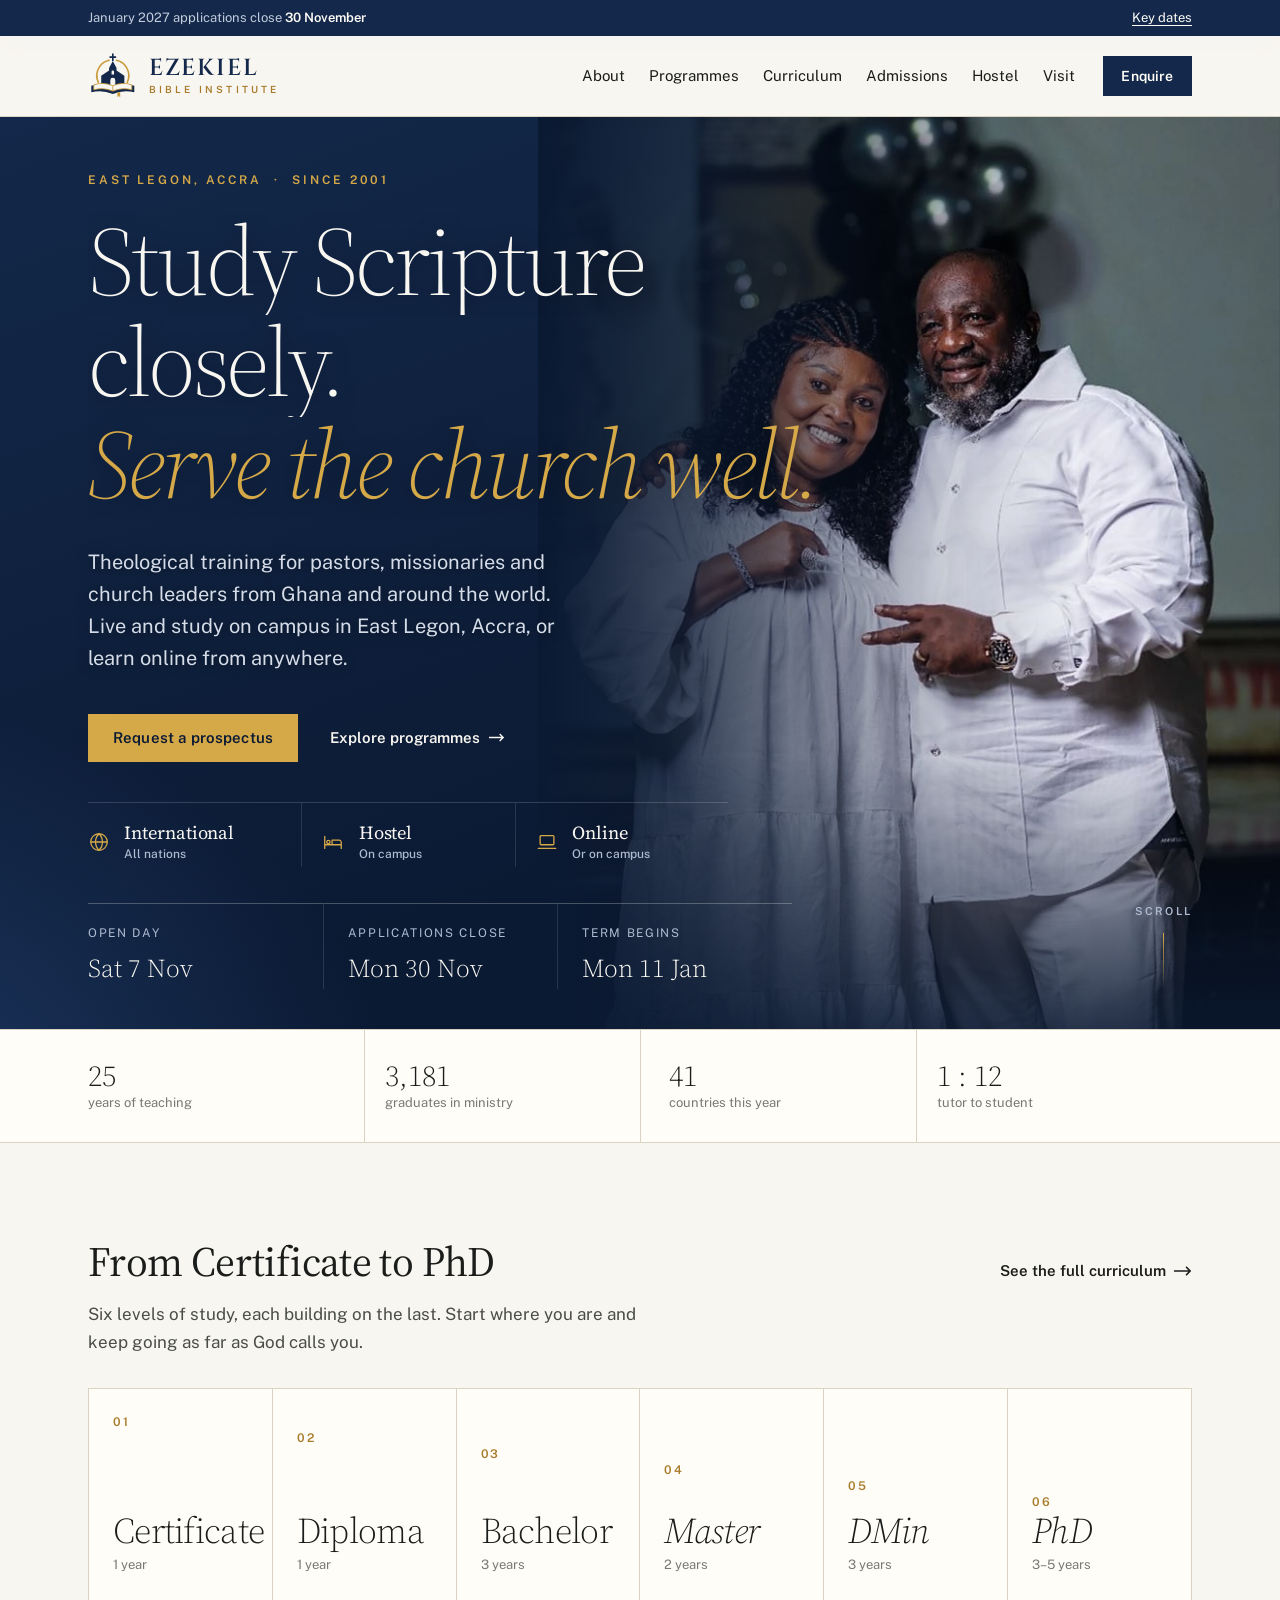
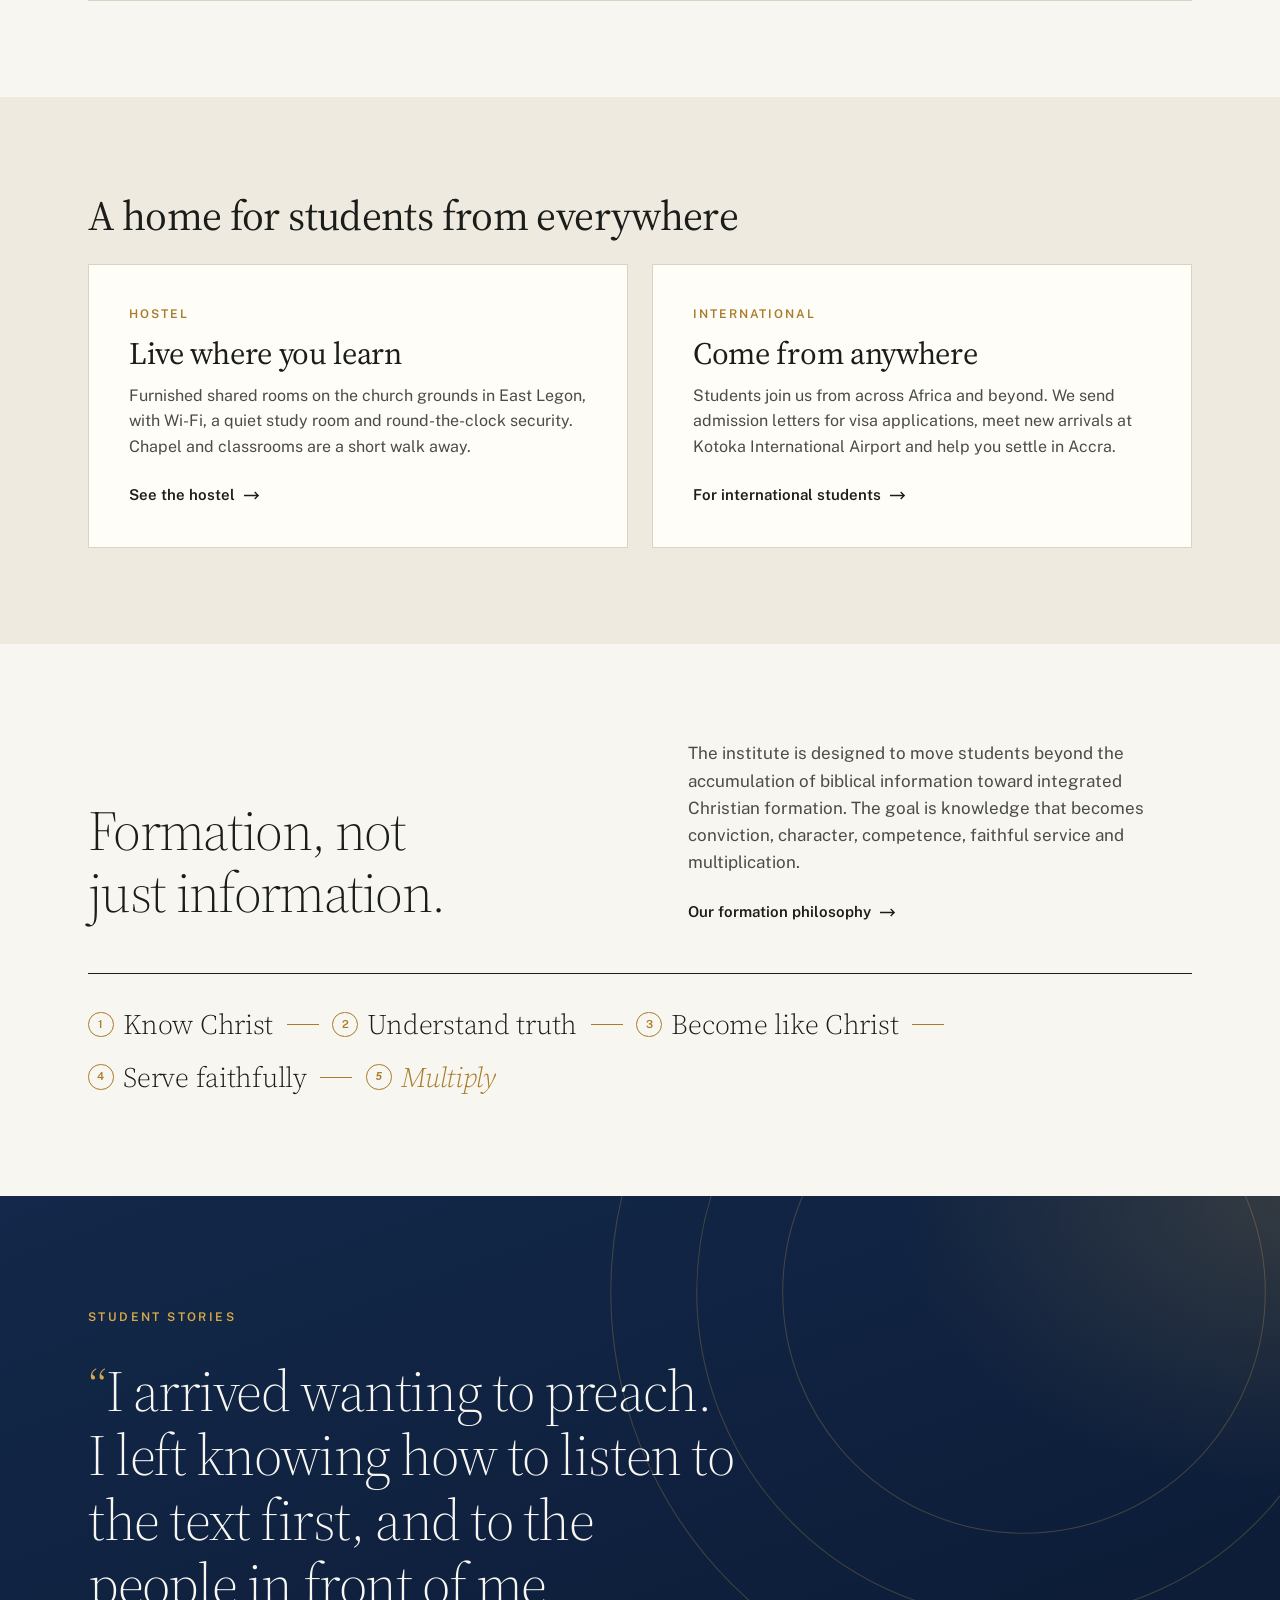
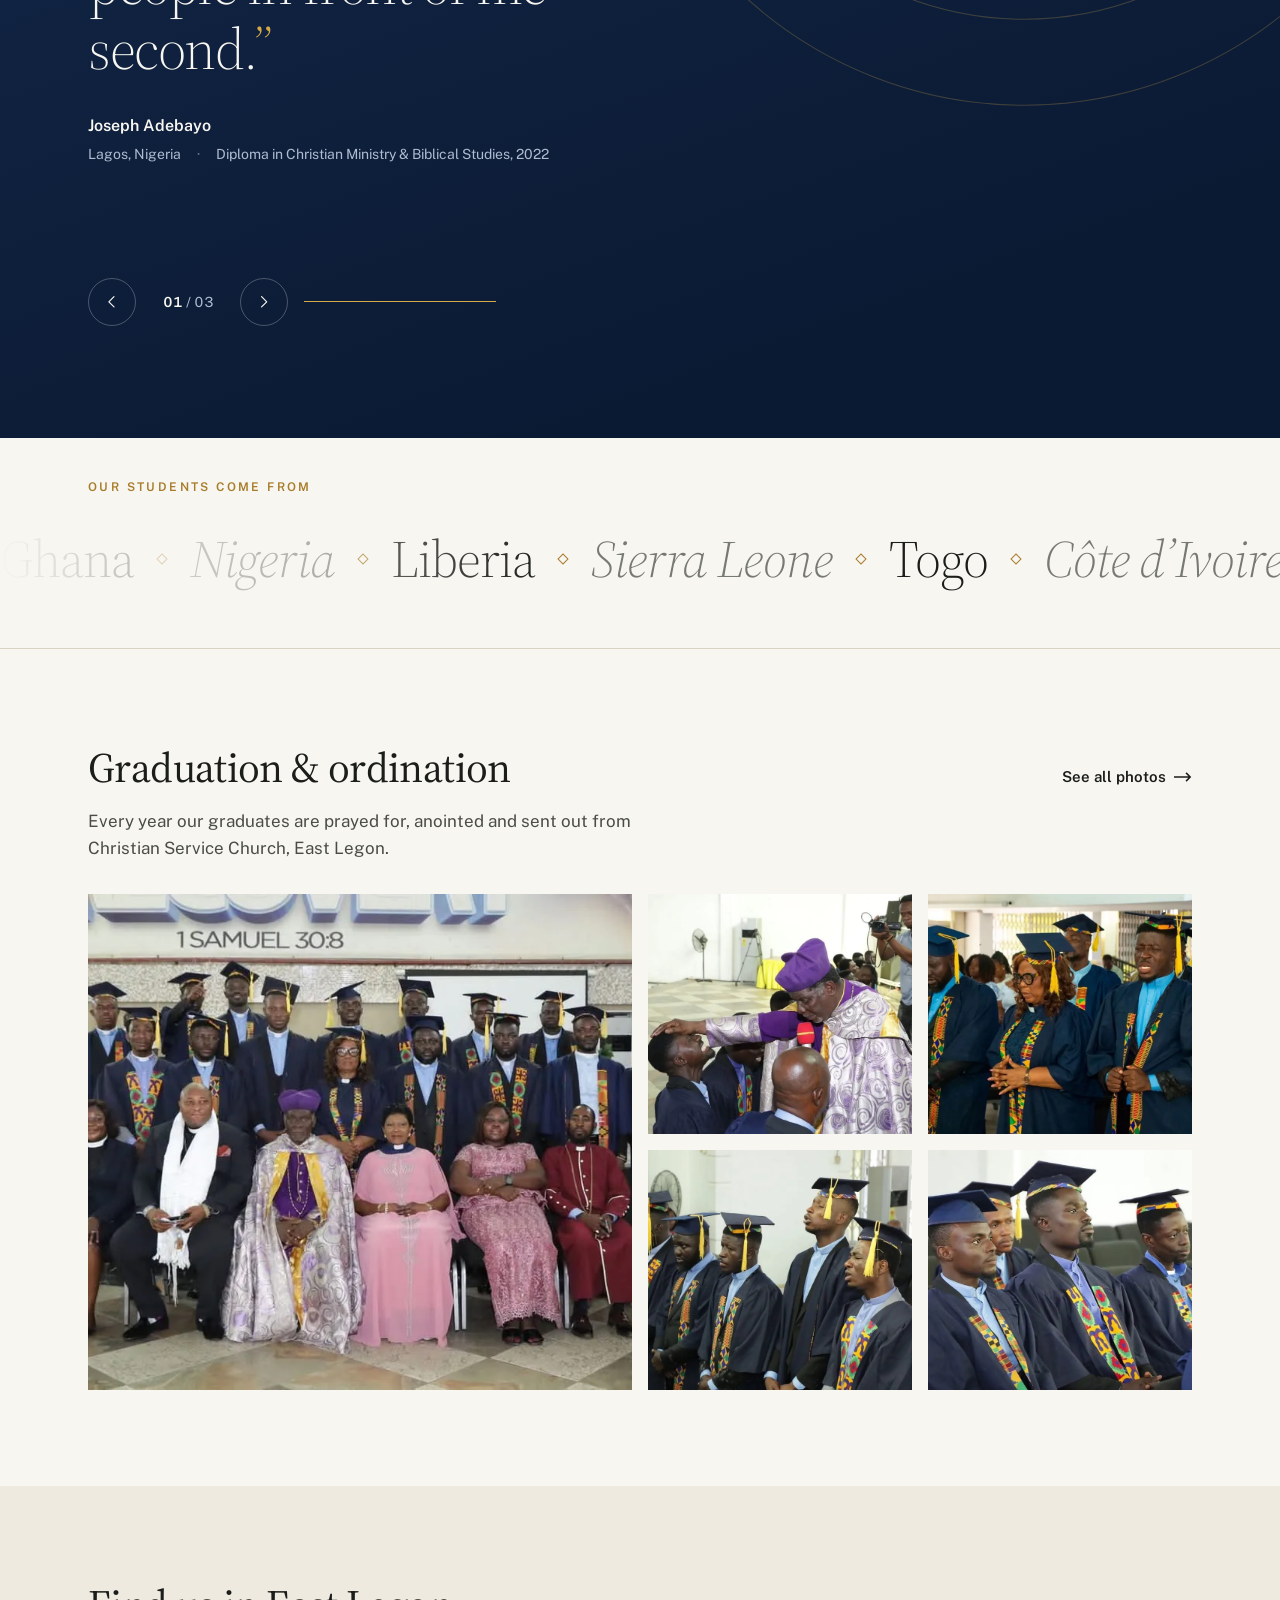
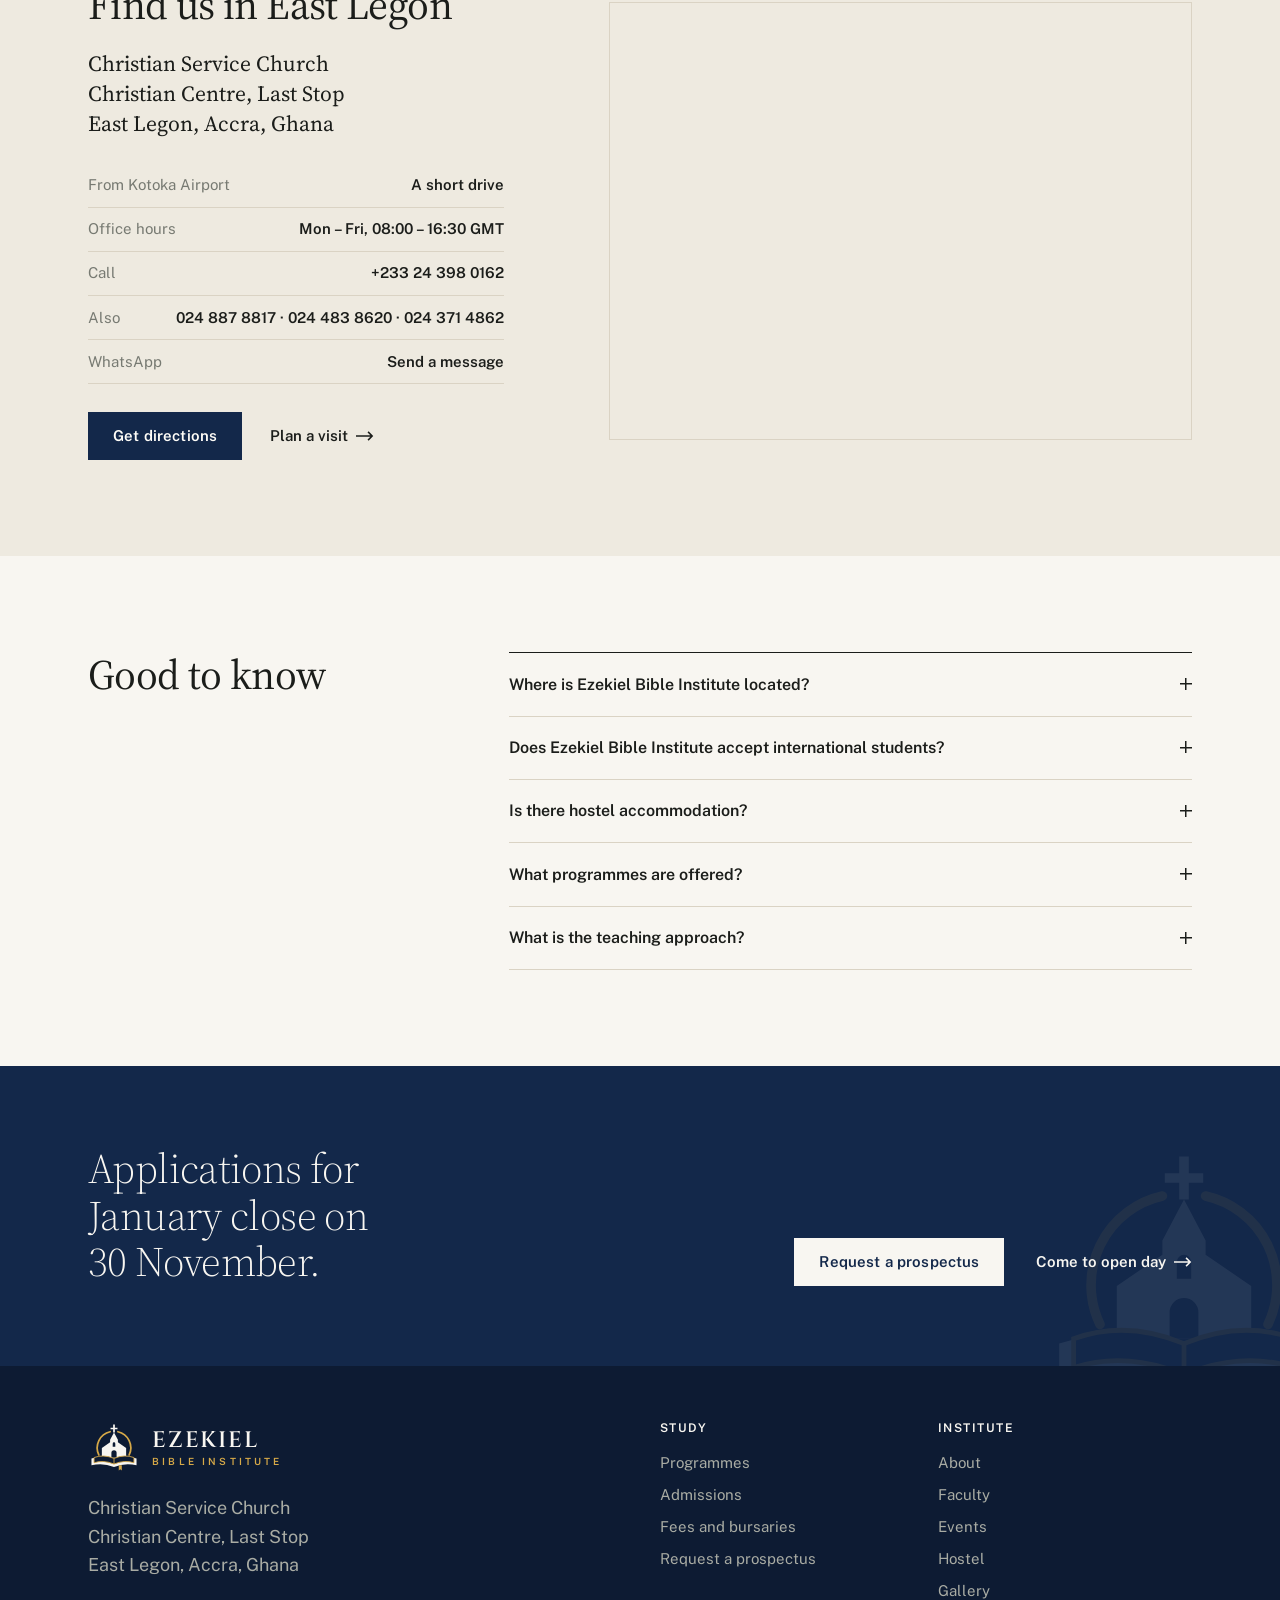
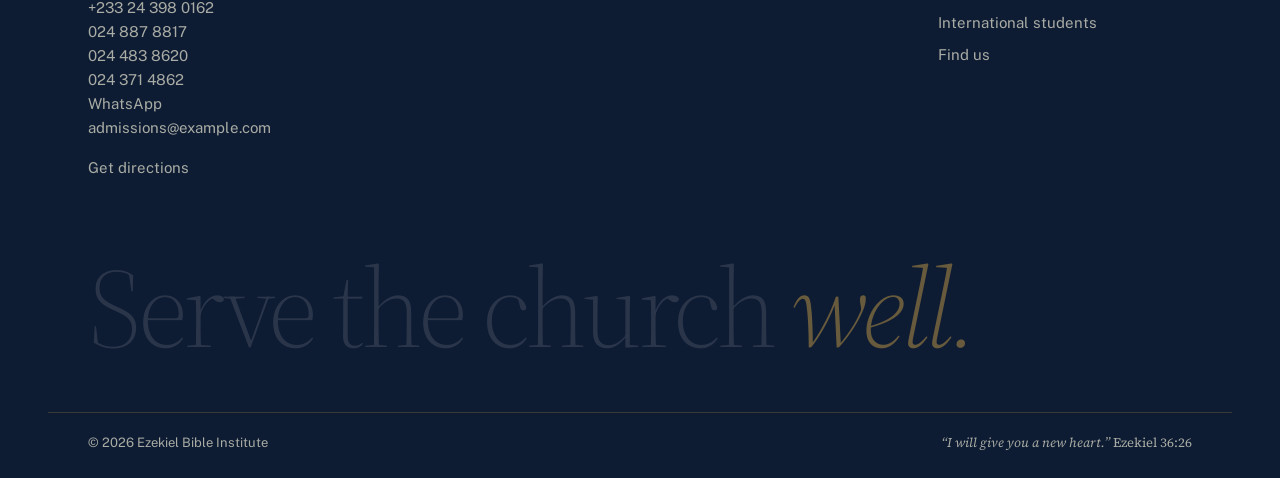
==== commit fb11c4f1: "Use the founders' portrait as the hero background A single portrait now fills the hero: full-bleed b" ====
--- a/index.html
+++ b/index.html
@@ -115,18 +115,13 @@
   <main id="main">
     <section class="hero" aria-labelledby="hero-title">
       <div class="hero__media" aria-hidden="true">
-        <div class="hero__slide is-active" style="background-image: url(/img/photos/hero-bishop-wide.webp)"></div>
-        <div class="hero__slide" style="background-image: url(/img/photos/procession.webp)"></div>
-        <div class="hero__slide" style="background-image: url(/img/photos/graduates-in-prayer.webp)"></div>
-        <div class="hero__slide" style="background-image: url(/img/photos/worship.webp)"></div>
-        <div class="hero__slide" style="background-image: url(/img/photos/altar-prayer.webp)"></div>
-        <div class="hero__slide" style="background-image: url(/img/photos/graduating-class.webp)"></div>
+
         <svg class="hero__mark"><use href="#mark"/></svg>
         <svg class="hero__rings" viewBox="0 0 600 600"><circle cx="300" cy="300" r="298"/><circle cx="300" cy="300" r="236"/><circle cx="300" cy="300" r="174"/></svg>
       </div>
 
       <figure class="hero__portrait" aria-hidden="true">
-        <img src="/img/photos/hero-bishop-portrait.webp" alt="" width="1080" height="1440" fetchpriority="high">
+        <img src="/img/photos/hero-couple.webp" alt="" width="1600" height="1890" fetchpriority="high">
       </figure>
 
       <div class="wrap hero__body">
--- a/styles.css
+++ b/styles.css
@@ -1852,40 +1852,52 @@
 .phones { font-weight: 600; }
 .phones a { text-decoration: none; white-space: nowrap; }
 
-/* Phone hero: sharp portrait photo behind the text */
-.hero__portrait { display: none; margin: 0; }
+/* Hero photo: fills the hero, text sits on it */
+.hero__portrait {
+  position: absolute;
+  inset: 0;
+  z-index: -1;
+  margin: 0;
+  overflow: hidden;
+}
+.hero__portrait img {
+  display: block;
+  width: 100%;
+  height: 100%;
+  object-fit: cover;
+  object-position: 50% 22%;
+  animation: heroZoom 16s ease-out both;
+}
+.hero__portrait::after {
+  content: "";
+  position: absolute;
+  inset: 0;
+  background:
+    linear-gradient(180deg, rgb(11 26 51 / 0.1) 0%, rgb(11 26 51 / 0.25) 30%, rgb(11 26 51 / 0.78) 55%, rgb(11 26 51 / 0.95) 100%);
+}
+.hero__media::after { display: none; }
+.hero__title { text-shadow: 0 2px 24px rgb(0 0 0 / 0.4); }
+.hero__lede { text-shadow: 0 1px 12px rgb(0 0 0 / 0.5); }
 @media (max-width: 47.99em) {
   .hero { min-height: calc(100svh - var(--header-h) - 2.25rem); background: #0b1a33; }
-  .hero__slide { display: none; }
-  .hero__media::after { display: none; }
-  .hero__portrait {
-    display: block;
-    position: absolute;
-    inset: 0 0 auto 0;
-    z-index: -1;
-    height: min(133vw, 82%);
-    overflow: hidden;
+  .hero__portrait { bottom: auto; height: min(125vw, 72svh); }
+  .hero__portrait img { object-position: 50% 8%; }
+  .hero__portrait::after {
+    background: linear-gradient(180deg, rgb(11 26 51 / 0.05) 0%, rgb(11 26 51 / 0.1) 45%, rgb(11 26 51 / 0.7) 72%, #0b1a33 100%);
   }
-  .hero__portrait img {
-    display: block;
-    width: 100%;
-    height: 100%;
-    object-fit: cover;
-    object-position: 50% 15%;
-    animation: heroZoom 14s ease-out both;
+  .hero__body { padding-top: calc(min(125vw, 72svh) * 0.66); }
+  .hero .rings { opacity: 0.2; }
+}
+@media (min-width: 48em) {
+  .hero__portrait { left: auto; width: min(58%, 900px); }
+  .hero__portrait img { object-position: 50% 18%; }
+  .hero__portrait::after {
+    background:
+      linear-gradient(90deg, #0b1a33 0%, rgb(11 26 51 / 0.75) 22%, rgb(11 26 51 / 0.15) 55%, rgb(11 26 51 / 0) 75%),
+      linear-gradient(0deg, rgb(11 26 51 / 0.85) 0%, transparent 30%);
   }
-  .hero__portrait::after {
-    content: "";
-    position: absolute;
-    inset: 0;
-    background:
-      linear-gradient(180deg, rgb(11 26 51 / 0.15) 0%, rgb(11 26 51 / 0.35) 35%, rgb(11 26 51 / 0.82) 62%, #0b1a33 100%),
-      radial-gradient(120% 60% at 50% 0%, transparent 40%, rgb(11 26 51 / 0.45));
-  }
-  .hero__body { padding-top: calc(min(133vw, 82%) * 0.52); }
-  .hero__title { text-shadow: 0 2px 24px rgb(0 0 0 / 0.45); }
-  .hero__lede { text-shadow: 0 1px 12px rgb(0 0 0 / 0.5); }
-  .hero .rings { opacity: 0.25; }
+  .hero__body, .hero__foot { position: relative; }
+  .hero__lede { max-width: 30rem; }
 }
 @keyframes heroZoom { from { transform: scale(1.08); } to { transform: scale(1); } }
 @media (prefers-reduced-motion: reduce) { .hero__portrait img { animation: none; } }
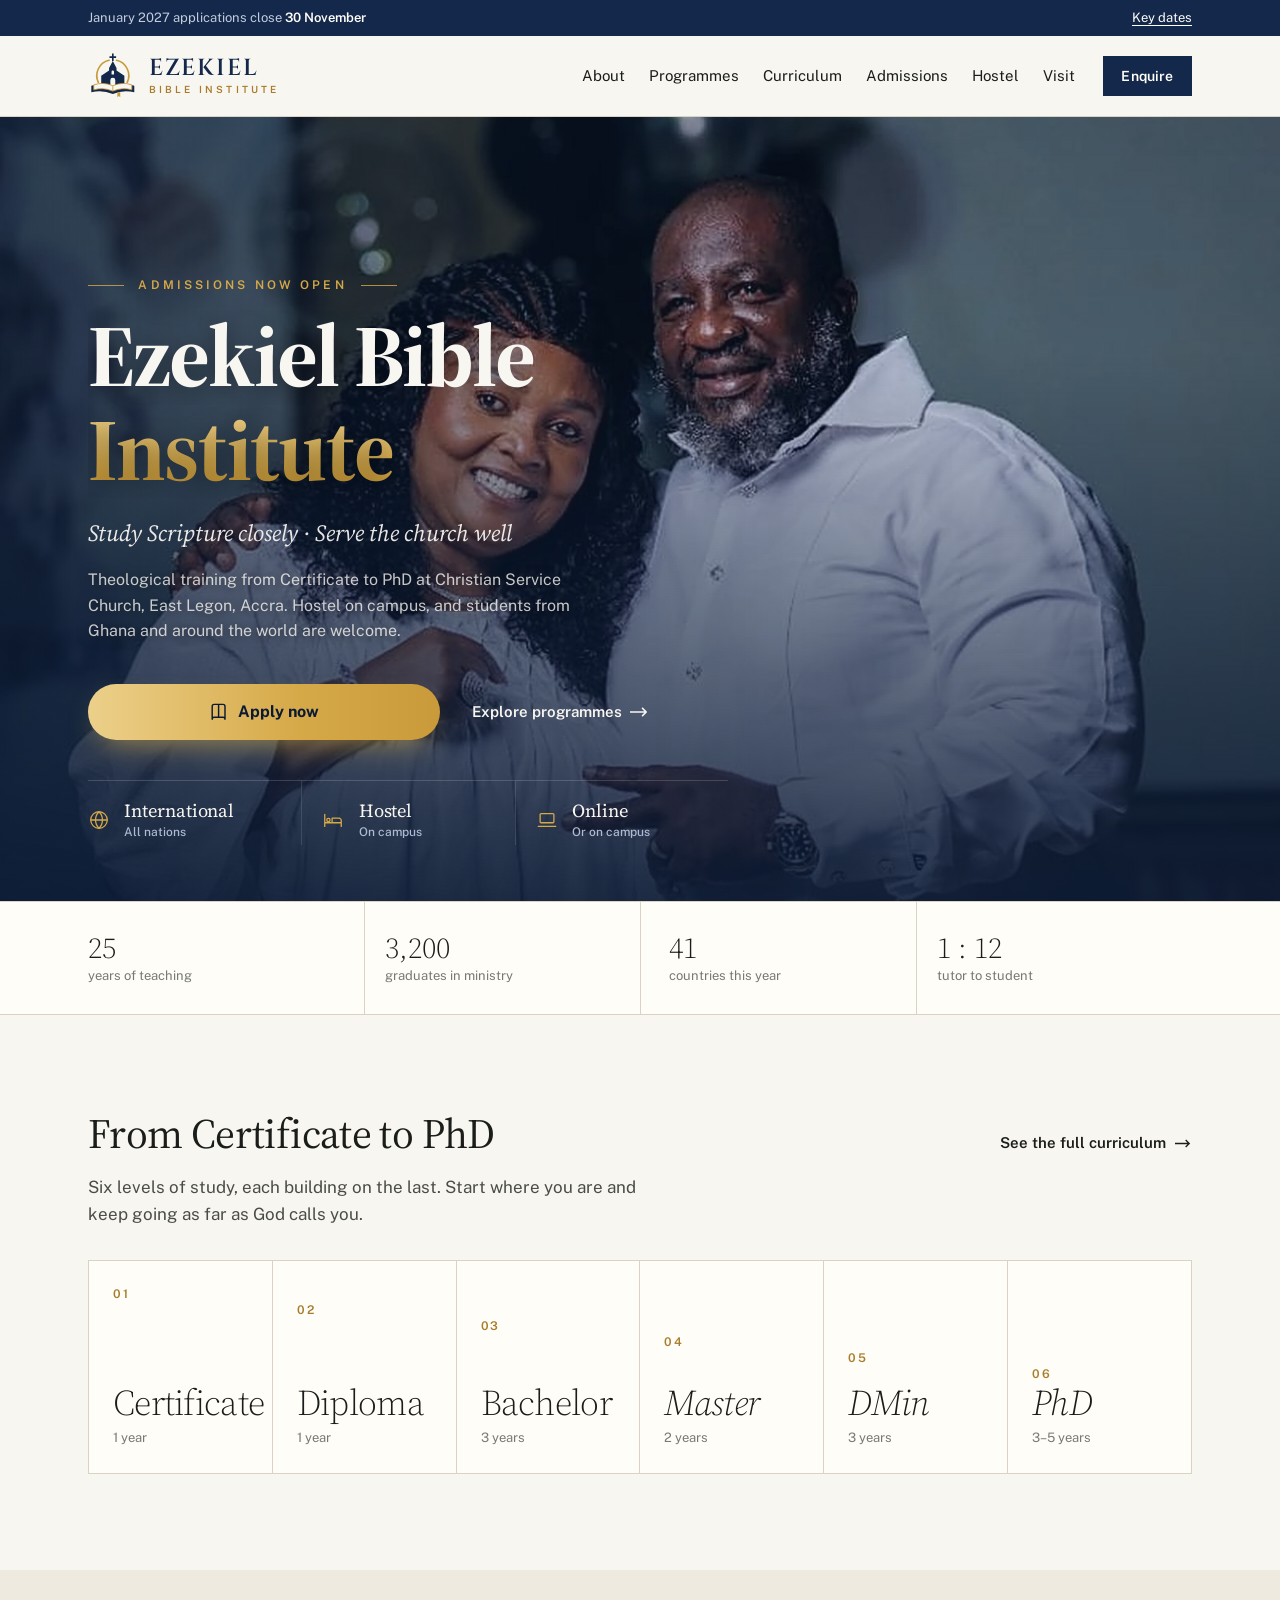
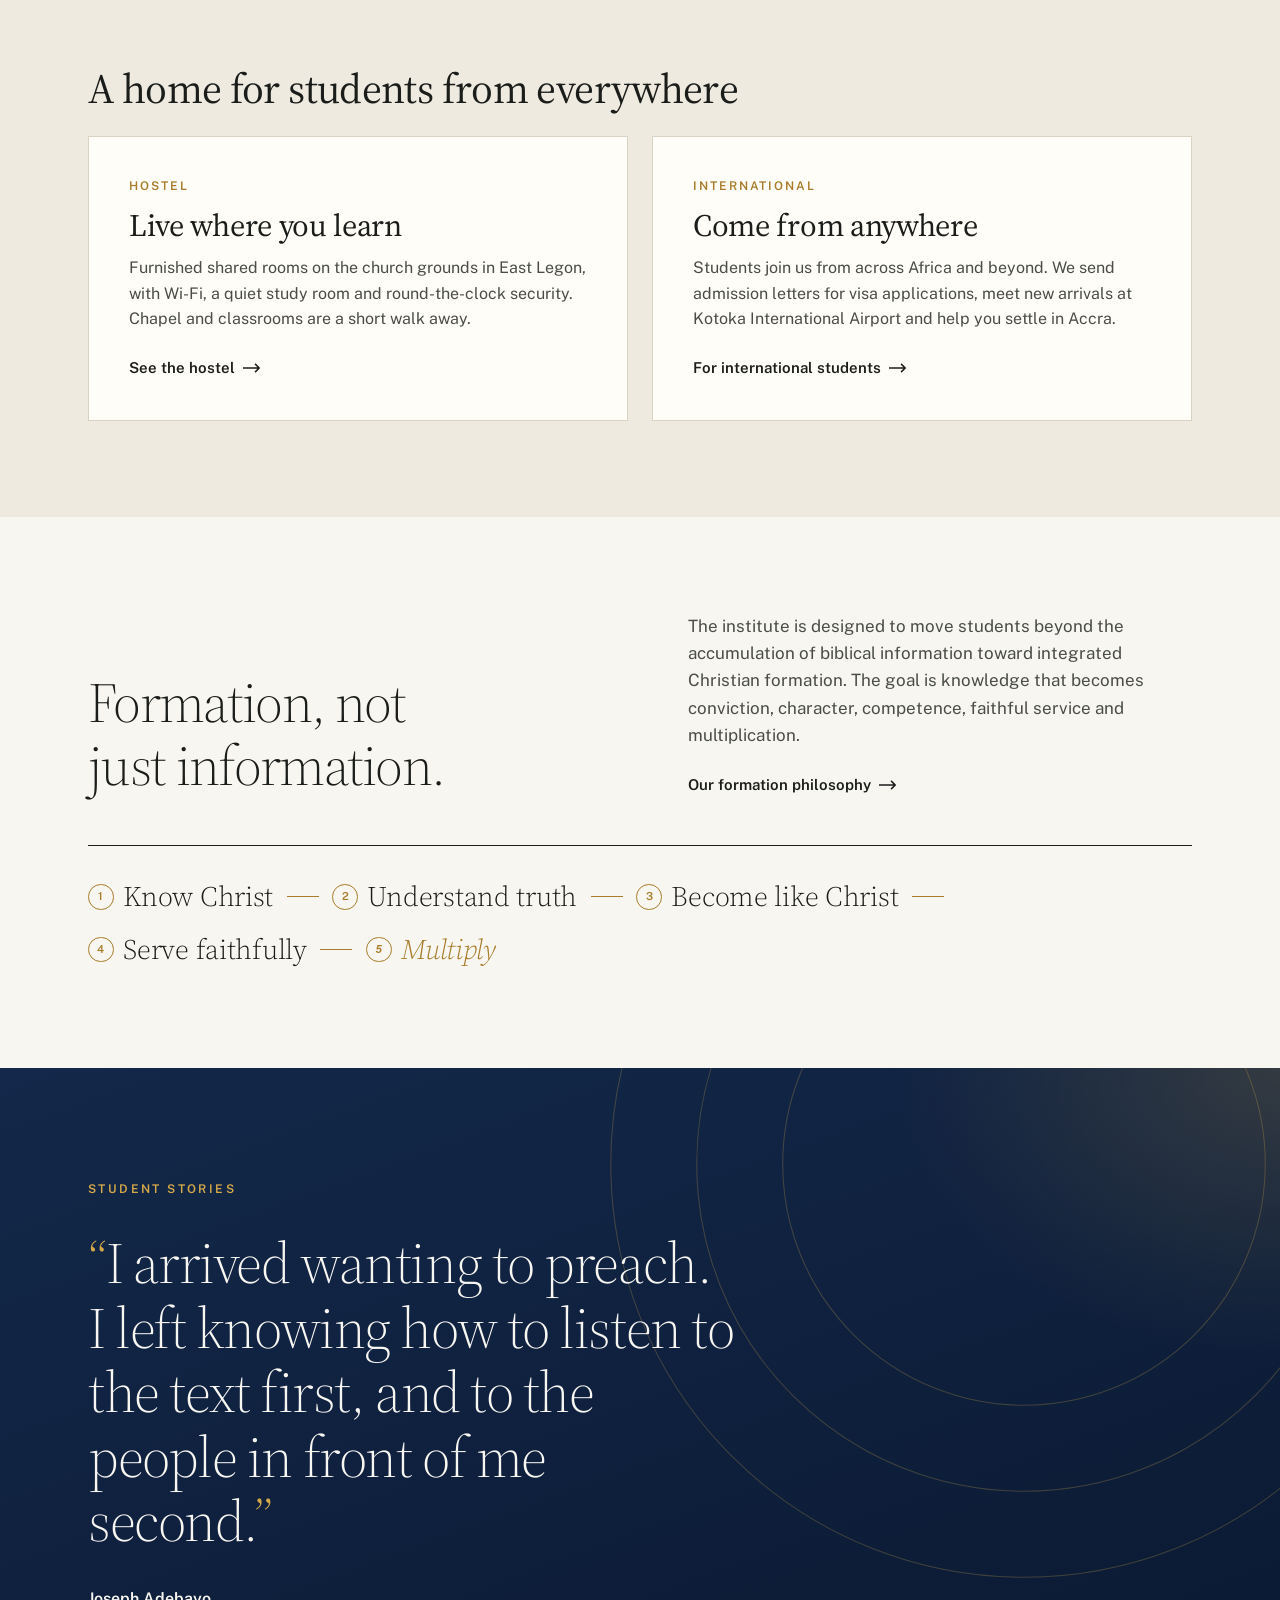
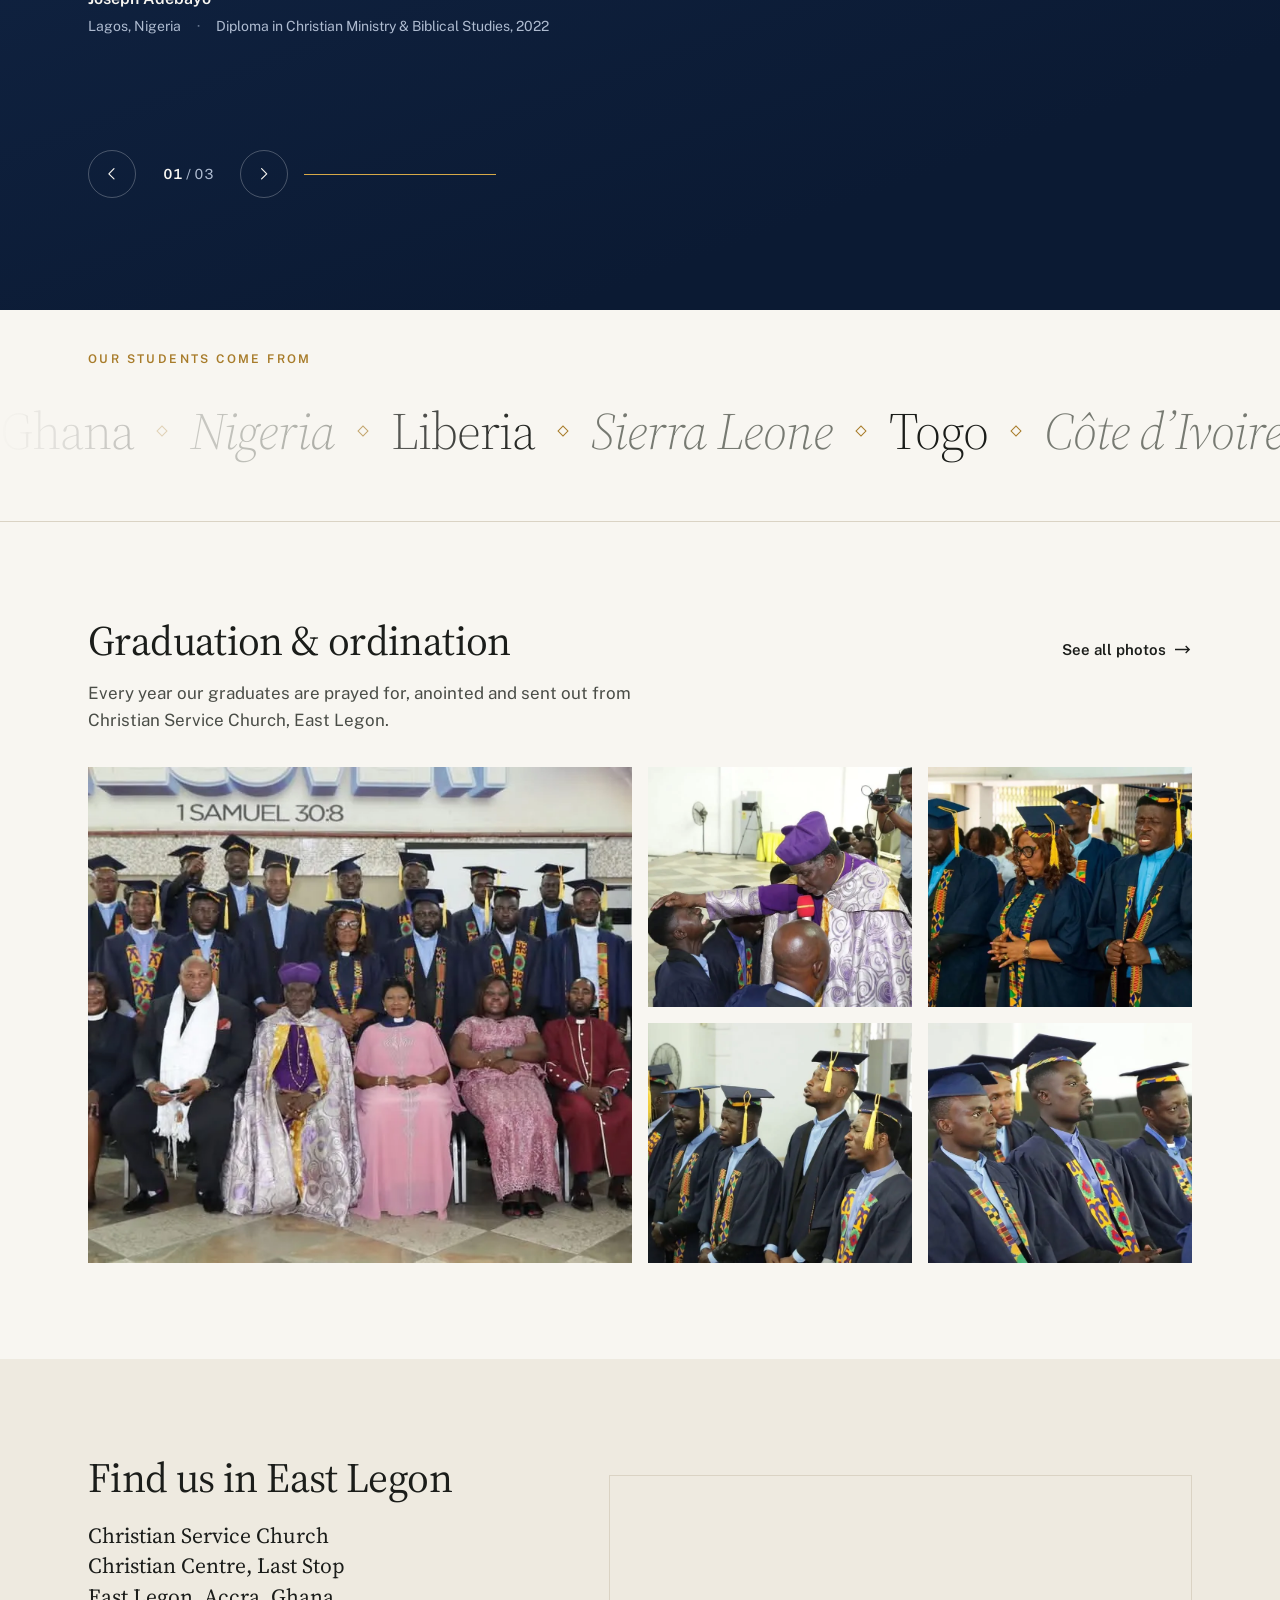
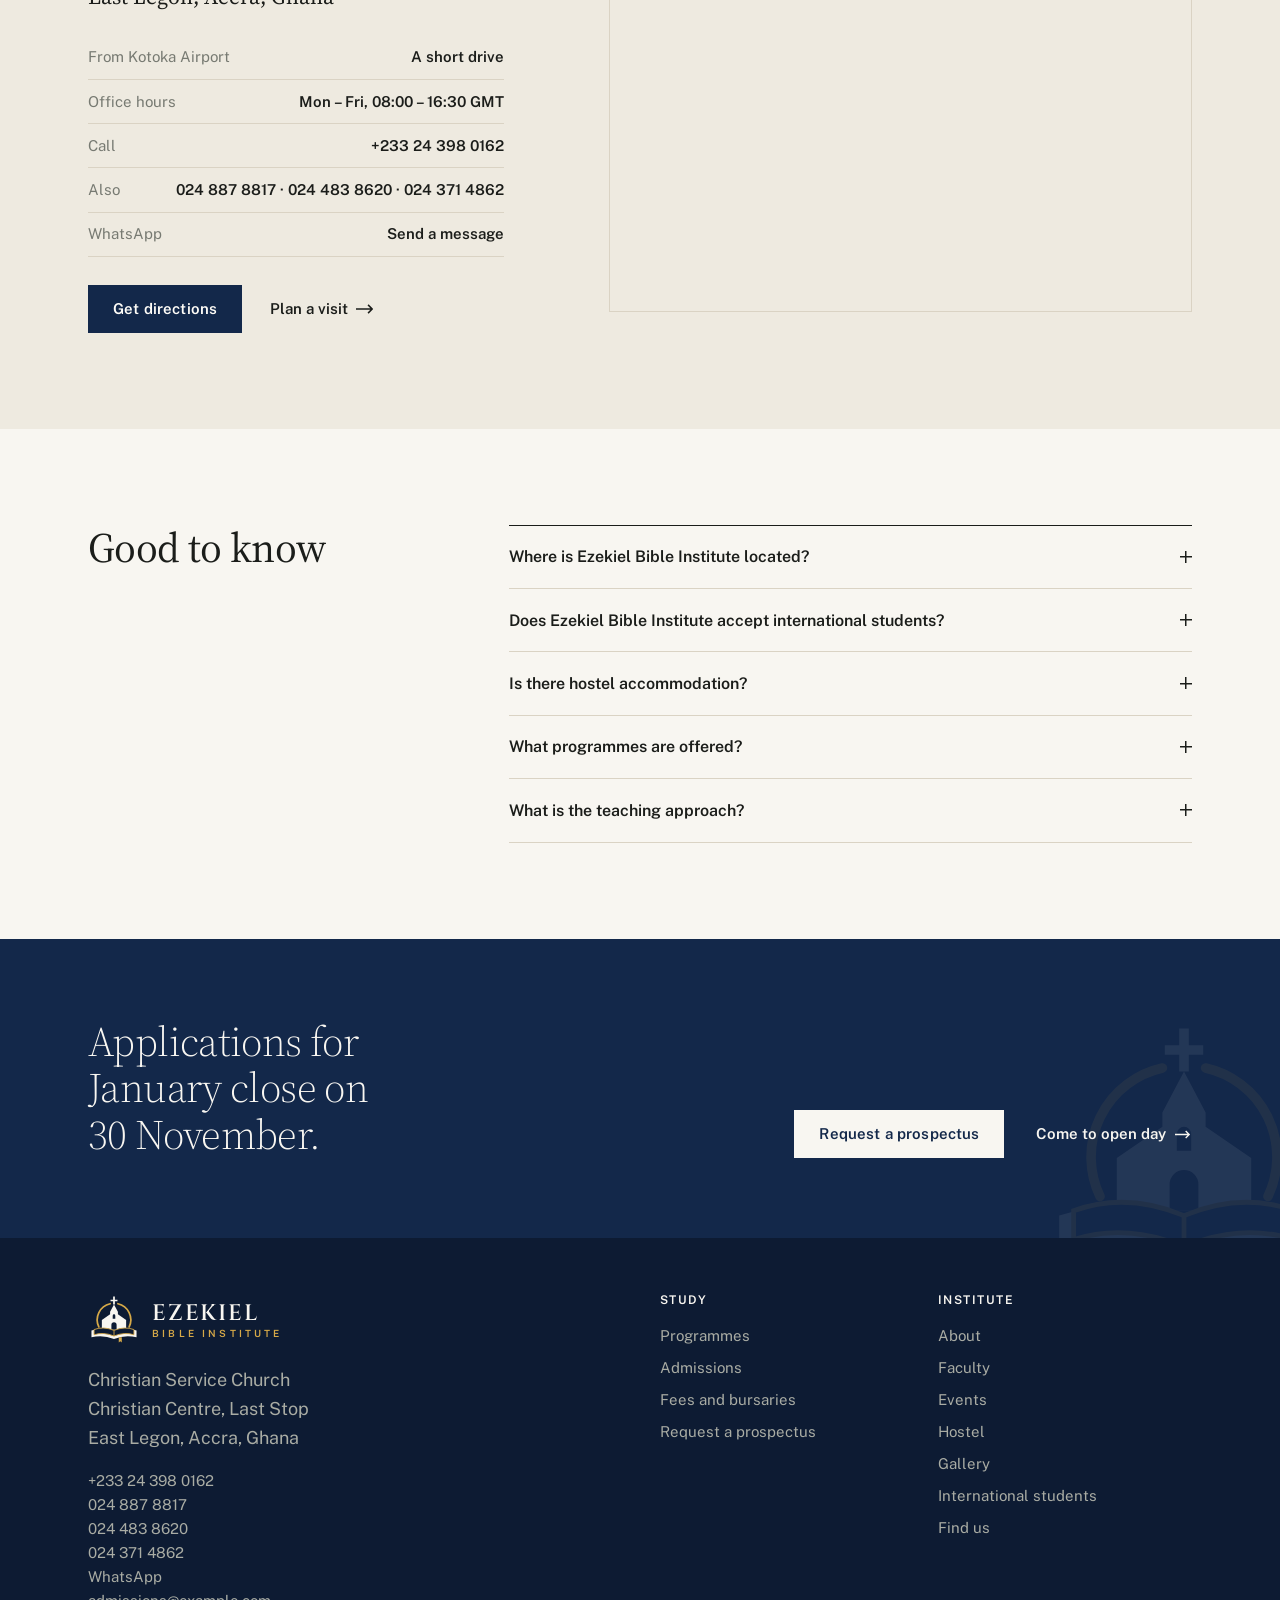
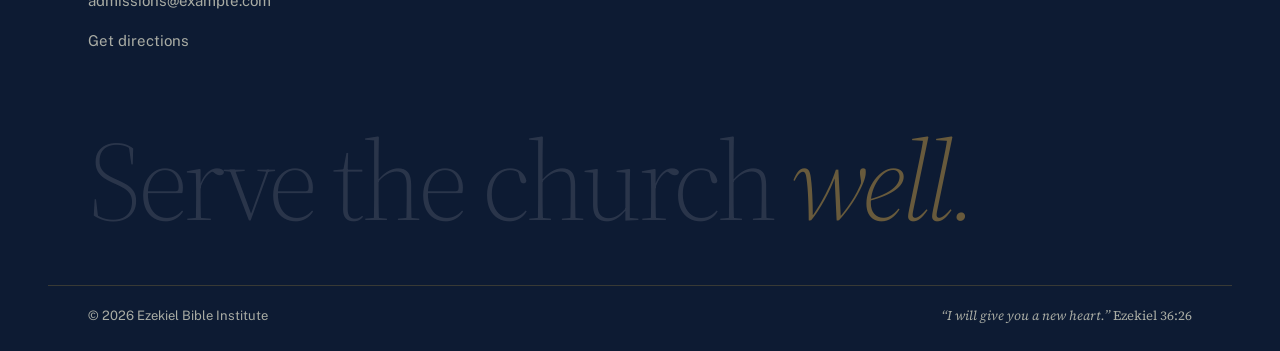
==== commit 3f4d1fc3: "Restyle the hero after the Christian Service Church site Full-bleed portrait with a soft blue wash a" ====
--- a/index.html
+++ b/index.html
@@ -113,27 +113,24 @@
   </div>
 
   <main id="main">
-    <section class="hero" aria-labelledby="hero-title">
-      <div class="hero__media" aria-hidden="true">
-
-        <svg class="hero__mark"><use href="#mark"/></svg>
-        <svg class="hero__rings" viewBox="0 0 600 600"><circle cx="300" cy="300" r="298"/><circle cx="300" cy="300" r="236"/><circle cx="300" cy="300" r="174"/></svg>
-      </div>
-
+    <section class="hero hero--photo" aria-labelledby="hero-title">
       <figure class="hero__portrait" aria-hidden="true">
         <img src="/img/photos/hero-couple.webp" alt="" width="1600" height="1890" fetchpriority="high">
       </figure>
 
       <div class="wrap hero__body">
-        <p class="hero__kicker">East Legon, Accra <span aria-hidden="true">·</span> Since 2001</p>
+        <p class="hero__eyebrow"><span>Admissions now open</span></p>
         <h1 id="hero-title" class="hero__title">
-          <span class="line"><span>Study Scripture</span></span>
-          <span class="line"><span>closely.</span></span>
-          <span class="line"><span><em>Serve the church well.</em></span></span>
+          <span class="line"><span>Ezekiel Bible</span></span>
+          <span class="line"><span class="hero__gold">Institute</span></span>
         </h1>
-        <p class="hero__lede">Theological training for pastors, missionaries and church leaders from Ghana and around the world. Live and study on campus in East Legon, Accra, or learn online from anywhere.</p>
+        <p class="hero__sub">Study Scripture closely · Serve the church well</p>
+        <p class="hero__lede">Theological training from Certificate to PhD at Christian Service Church, East Legon, Accra. Hostel on campus, and students from Ghana and around the world are welcome.</p>
         <div class="hero__actions">
-          <a class="button button--gold" href="/enquire">Request a prospectus</a>
+          <a class="hero__cta" href="/enquire">
+            <svg viewBox="0 0 24 24" aria-hidden="true"><path d="M4 5.5A2.5 2.5 0 0 1 6.5 3H12v16H6.5A2.5 2.5 0 0 0 4 21.5ZM20 5.5A2.5 2.5 0 0 0 17.5 3H12v16h5.5a2.5 2.5 0 0 1 2.5 2.5Z"/></svg>
+            Apply now
+          </a>
           <a class="link-arrow link-arrow--light" href="/programmes">Explore programmes</a>
         </div>
         <ul class="hero__tags">
@@ -156,15 +153,6 @@
             </a>
           </li>
         </ul>
-      </div>
-
-      <div class="wrap hero__foot">
-        <dl class="hero__dates">
-          <div><dt>Open day</dt><dd>Sat 7 Nov</dd></div>
-          <div><dt>Applications close</dt><dd>Mon 30 Nov</dd></div>
-          <div><dt>Term begins</dt><dd>Mon 11 Jan</dd></div>
-        </dl>
-        <a class="hero__scroll" href="#after-hero"><span>Scroll</span></a>
       </div>
     </section>
 
--- a/styles.css
+++ b/styles.css
@@ -1901,3 +1901,103 @@
 }
 @keyframes heroZoom { from { transform: scale(1.08); } to { transform: scale(1); } }
 @media (prefers-reduced-motion: reduce) { .hero__portrait img { animation: none; } }
+
+/* ===== Photo hero (full-bleed, text lower left) ===== */
+.hero--photo {
+  justify-content: flex-end;
+  min-height: calc(100svh - var(--header-h) - 2.25rem);
+  background: #13284a;
+}
+.hero--photo .hero__portrait {
+  inset: 0;
+  left: 0;
+  width: auto;
+  height: auto;
+  bottom: 0;
+}
+.hero--photo .hero__portrait img { object-position: 50% 22%; }
+.hero--photo .hero__portrait::after {
+  background:
+    linear-gradient(0deg, rgb(11 26 51 / 0.88) 0%, rgb(11 26 51 / 0.45) 38%, rgb(11 26 51 / 0.05) 70%, rgb(11 26 51 / 0.12) 100%),
+    linear-gradient(90deg, rgb(11 26 51 / 0.5) 0%, rgb(11 26 51 / 0.12) 50%, transparent 75%),
+    rgb(29 63 120 / 0.16);
+}
+.hero--photo .hero__body { padding-block: 0 2.5rem; }
+
+.hero__eyebrow {
+  display: flex;
+  align-items: center;
+  gap: 0.9rem;
+  margin-bottom: 1rem;
+  font-size: 0.75rem;
+  font-weight: 600;
+  letter-spacing: 0.26em;
+  text-transform: uppercase;
+  color: var(--gold-bright);
+}
+.hero__eyebrow::before,
+.hero__eyebrow::after { content: ""; width: 2.25rem; height: 1px; background: var(--gold-bright); opacity: 0.8; }
+
+.hero--photo .hero__title {
+  font-size: clamp(2.9rem, 1.6rem + 6vw, 5.5rem);
+  font-weight: 700;
+  line-height: 1;
+  letter-spacing: -0.02em;
+}
+.hero__gold {
+  background: linear-gradient(180deg, #f3d891 0%, #d6a948 70%, #b98a2e 100%);
+  -webkit-background-clip: text;
+          background-clip: text;
+  color: transparent;
+}
+.hero__sub {
+  margin: 1.1rem 0 0;
+  font-family: var(--serif);
+  font-size: clamp(1.15rem, 1rem + 0.6vw, 1.45rem);
+  font-style: italic;
+  color: rgb(251 249 244 / 0.92);
+  opacity: 0;
+  animation: fade 1s var(--ease-out) 0.45s forwards;
+}
+.hero--photo .hero__lede { max-width: 33rem; margin-top: 0.9rem; font-size: 1rem; color: rgb(251 249 244 / 0.78); }
+
+.hero__cta {
+  display: inline-flex;
+  align-items: center;
+  justify-content: center;
+  gap: 0.6rem;
+  min-height: 3.5rem;
+  min-width: min(100%, 22rem);
+  padding: 0 2rem;
+  border-radius: 999px;
+  background: linear-gradient(90deg, #ecd08a 0%, #d6a948 60%, #c99a3a 100%);
+  color: #0b1a33;
+  font-weight: 700;
+  font-size: 1rem;
+  text-decoration: none;
+  box-shadow: 0 14px 30px -12px rgb(214 169 72 / 0.7);
+  transition: transform 0.25s var(--ease-out), box-shadow 0.25s;
+}
+.hero__cta:hover { transform: translateY(-2px); box-shadow: 0 18px 34px -12px rgb(214 169 72 / 0.85); }
+.hero__cta svg { width: 1.2rem; height: 1.2rem; fill: none; stroke: currentColor; stroke-width: 1.8; stroke-linejoin: round; }
+
+@media (max-width: 47.99em) {
+  .hero--photo { background: #0b1a33; }
+  .hero--photo .hero__portrait { bottom: auto; height: calc(100svh - var(--header-h) - 2.25rem); }
+  .hero--photo .hero__portrait img { object-position: 50% 0%; }
+  .hero--photo .hero__portrait::after {
+    background:
+      linear-gradient(0deg, #0b1a33 0%, rgb(11 26 51 / 0.7) 22%, rgb(11 26 51 / 0.15) 50%, rgb(11 26 51 / 0.05) 100%),
+      rgb(29 63 120 / 0.14);
+  }
+  .hero--photo .hero__body { padding-top: 54svh; }
+  .hero__eyebrow::before, .hero__eyebrow::after { width: 1.5rem; }
+  .hero__cta { width: 100%; }
+  .hero--photo .hero__actions { flex-direction: column; align-items: stretch; gap: 1.1rem; }
+  .hero--photo .hero__actions .link-arrow { align-self: flex-start; }
+}
+@media (min-width: 48em) {
+  .hero--photo .hero__portrait { left: 0; width: auto; }
+  .hero--photo .hero__body { padding-block: 0 3.5rem; }
+}
+@media (prefers-reduced-motion: reduce) { .hero__sub { opacity: 1; animation: none; } }
